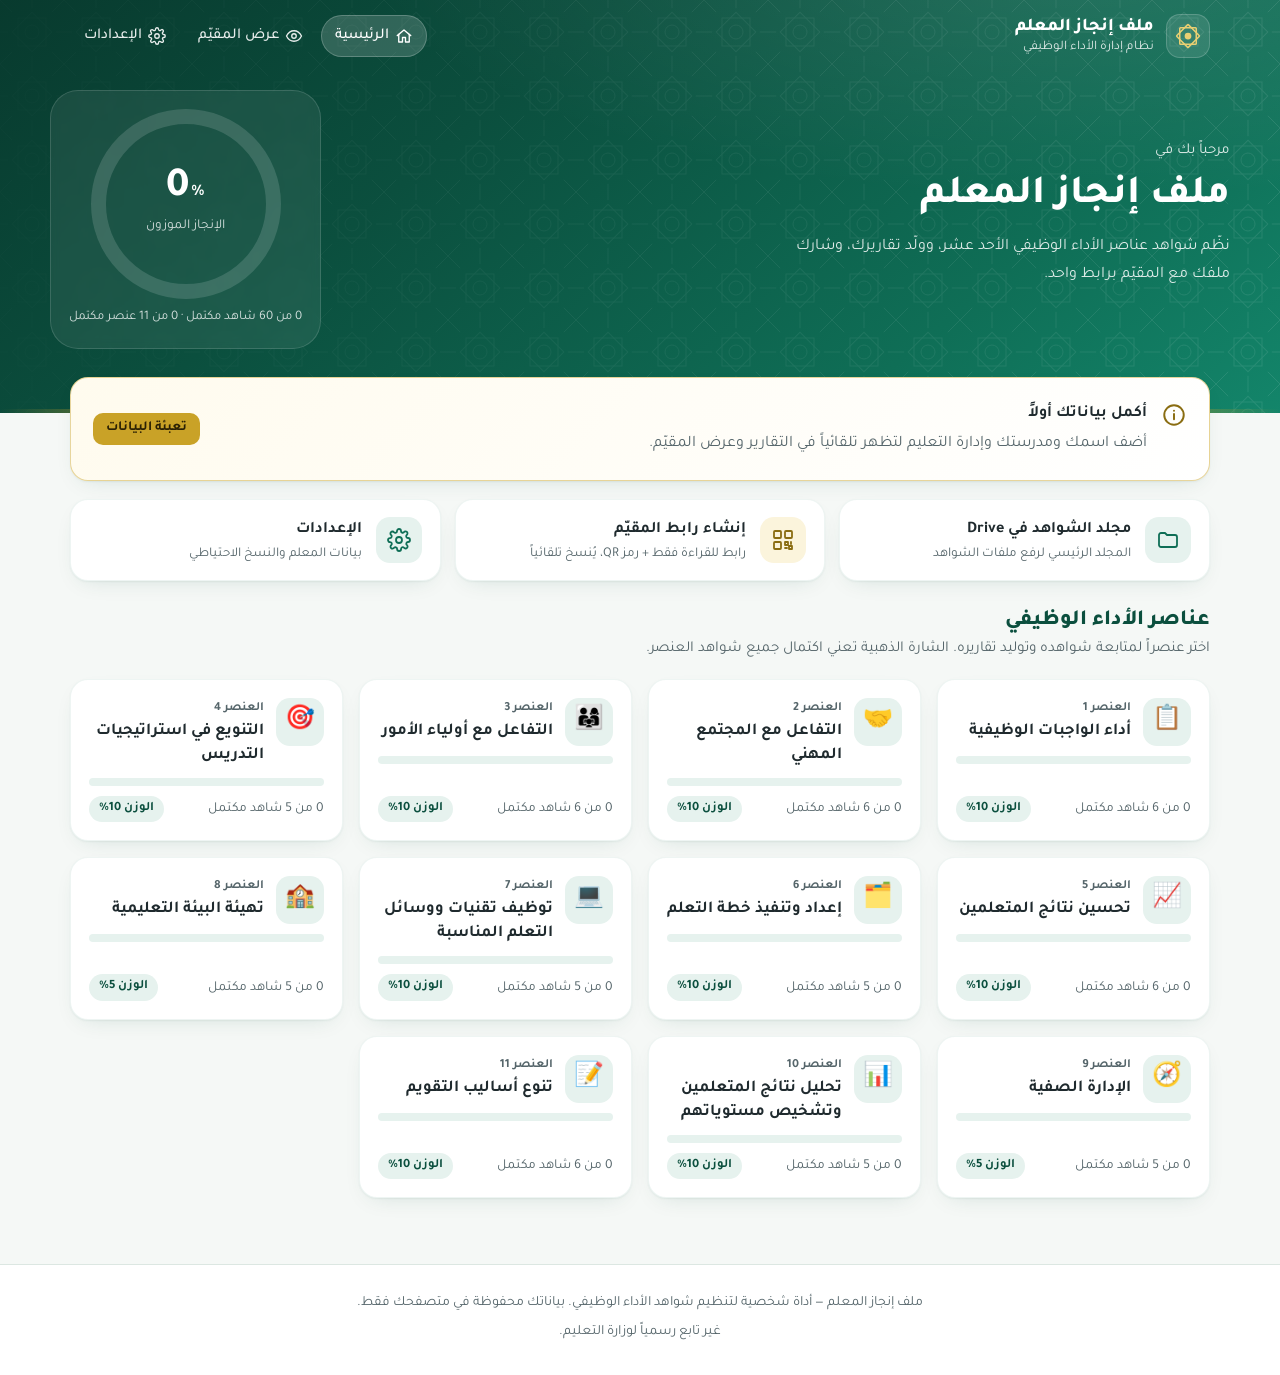
==== index.html @ 4506de3e "إطلاق موقع ملف إنجاز المعلم: 11 عنصراً، 25 تقريراً جاهزاً، عدّاد موزون، رابط المقيّم و QR Co-Authore" ====
<!DOCTYPE html>
<html lang="ar" dir="rtl">
<head>
<meta charset="utf-8">
<meta name="viewport" content="width=device-width, initial-scale=1, viewport-fit=cover">
<title>ملف إنجاز المعلم — لوحة الإنجاز</title>
<meta name="description" content="لوحة إنجاز المعلم: تابع شواهد عناصر الأداء الوظيفي الأحد عشر ونسبة الإنجاز الموزونة.">
<meta name="theme-color" content="#0B4F3E">
<link rel="icon" href="data:image/svg+xml,%3Csvg xmlns=%27http://www.w3.org/2000/svg%27 viewBox=%270 0 40 40%27%3E%3Crect width=%2740%27 height=%2740%27 rx=%278%27 fill=%27%230F6E56%27/%3E%3Ccircle cx=%2720%27 cy=%2720%27 r=%278%27 fill=%27%23C9A227%27/%3E%3C/svg%3E">
<link rel="preconnect" href="https://fonts.googleapis.com">
<link rel="preconnect" href="https://fonts.gstatic.com" crossorigin>
<link rel="stylesheet" href="https://fonts.googleapis.com/css2?family=Tajawal:wght@400;500;700;800&display=swap">
<link rel="stylesheet" href="assets/css/style.css">
</head>
<body class="page-index">
<a class="sr-only" href="#main">تخطَّ إلى المحتوى</a>
<header id="site-header" class="site-header"></header>
<main id="main" tabindex="-1"><noscript><div class="container section"><div class="card">يتطلب هذا الموقع تفعيل JavaScript في المتصفح.</div></div></noscript></main>
<footer id="site-footer"></footer>
<script src="data/elements.js"></script>
<script src="data/reports.js"></script>
<script src="assets/js/store.js"></script>
<script src="assets/js/app.js"></script>
<script src="assets/js/index.js"></script>
</body>
</html>
---- assets/css/style.css ----
/* ===== ملف إنجاز المعلم — الأنماط ===== */
:root {
  --primary: #0F6E56;
  --primary-2: #13856A;
  --dark: #0B4F3E;
  --darker: #083A2E;
  --light: #E6F2EE;
  --light-2: #F2F8F5;
  --gold: #C9A227;
  --gold-dark: #8A6D12;
  --gold-light: #FBF4DC;
  --ink: #1F2A2E;
  --muted: #56666B;
  --line: #DCE7E2;
  --bg: #F5F8F6;
  --card: #FFFFFF;
  --danger: #A8322B;
  --danger-bg: #FBEDEC;
  --radius: 18px;
  --radius-sm: 12px;
  --shadow: 0 1px 2px rgba(11, 79, 62, .06), 0 8px 24px -12px rgba(11, 79, 62, .18);
  --shadow-hover: 0 2px 4px rgba(11, 79, 62, .08), 0 18px 36px -16px rgba(11, 79, 62, .30);
  --font: "Tajawal", system-ui, -apple-system, "Segoe UI", Tahoma, Arial, sans-serif;
  --pattern: url("data:image/svg+xml,%3Csvg xmlns='http://www.w3.org/2000/svg' width='64' height='64' viewBox='0 0 64 64'%3E%3Cg fill='none' stroke='%23ffffff' stroke-width='1'%3E%3Crect x='18' y='18' width='28' height='28'/%3E%3Crect x='18' y='18' width='28' height='28' transform='rotate(45 32 32)'/%3E%3Ccircle cx='32' cy='32' r='7'/%3E%3Cpath d='M0 0l12.2 12.2M64 0L51.8 12.2M0 64l12.2-12.2M64 64L51.8 51.8M32 0v8.2M32 64v-8.2M0 32h8.2M64 32h-8.2'/%3E%3C/g%3E%3C/svg%3E");
}

*, *::before, *::after { box-sizing: border-box; }
html { -webkit-text-size-adjust: 100%; scroll-behavior: smooth; }
body {
  margin: 0;
  font-family: var(--font);
  font-size: 16px;
  line-height: 1.75;
  color: var(--ink);
  background: var(--bg);
  min-height: 100vh;
  display: flex;
  flex-direction: column;
}
main { flex: 1; }
a { color: var(--primary); text-decoration-thickness: 1px; text-underline-offset: 3px; }
a:hover { color: var(--dark); }
h1, h2, h3, h4 { line-height: 1.35; margin: 0 0 .5em; font-weight: 800; }
p { margin: 0 0 .75em; }
img { max-width: 100%; }
:focus-visible { outline: 3px solid var(--gold); outline-offset: 2px; border-radius: 6px; }

.container { width: 100%; max-width: 1180px; margin-inline: auto; padding-inline: 20px; }
.muted { color: var(--muted); }
.sr-only { position: absolute !important; width: 1px; height: 1px; overflow: hidden; clip: rect(0 0 0 0); white-space: nowrap; }
.ic { width: 20px; height: 20px; fill: none; stroke: currentColor; stroke-width: 1.8; stroke-linecap: round; stroke-linejoin: round; flex-shrink: 0; }
.print-only { display: none; }
.sr-only:focus { position: fixed !important; top: 8px; right: 8px; width: auto; height: auto; clip: auto; padding: 8px 14px; background: #fff; color: var(--dark); z-index: 200; border-radius: 8px; }
.muted-light { color: rgba(255, 255, 255, .85); margin-top: 10px; max-width: 52ch; }

/* ===== الترويسة ===== */
.site-header {
  position: relative;
  color: #fff;
  background:
    radial-gradient(1200px 400px at 85% -10%, rgba(255, 255, 255, .10), transparent 60%),
    linear-gradient(140deg, var(--darker) 0%, var(--dark) 35%, var(--primary) 75%, var(--primary-2) 100%);
  overflow: hidden;
  isolation: isolate;
}
.site-header::before {
  content: "";
  position: absolute;
  inset: 0;
  background-image: var(--pattern);
  background-size: 64px 64px;
  opacity: .09;
  z-index: -1;
  -webkit-mask-image: linear-gradient(to left, #000 0%, rgba(0, 0, 0, .55) 55%, rgba(0, 0, 0, .15) 100%);
  mask-image: linear-gradient(to left, #000 0%, rgba(0, 0, 0, .55) 55%, rgba(0, 0, 0, .15) 100%);
}
.site-header::after {
  content: "";
  position: absolute;
  inset-inline: 0;
  bottom: 0;
  height: 4px;
  background: linear-gradient(90deg, transparent, var(--gold) 20%, #E9CF72 50%, var(--gold) 80%, transparent);
}
.header-row { display: flex; align-items: center; justify-content: space-between; gap: 16px; padding-block: 14px; }
.brand { display: flex; align-items: center; gap: 12px; color: #fff; text-decoration: none; }
.brand:hover { color: #fff; }
.brand-mark {
  width: 44px; height: 44px; display: grid; place-items: center;
  border-radius: 14px; background: rgba(255, 255, 255, .1); color: #E9CF72;
  box-shadow: inset 0 0 0 1px rgba(255, 255, 255, .18);
}
.brand-mark svg { width: 30px; height: 30px; }
.brand-text { display: flex; flex-direction: column; line-height: 1.3; }
.brand-text strong { font-size: 1.12rem; font-weight: 800; }
.brand-text small { font-size: .82rem; opacity: .85; }
.top-nav { display: flex; gap: 4px; }
.top-link {
  display: inline-flex; align-items: center; gap: 6px;
  padding: 8px 14px; border-radius: 999px;
  color: rgba(255, 255, 255, .9); text-decoration: none; font-weight: 500; font-size: .95rem;
  transition: background .2s;
}
.top-link:hover { background: rgba(255, 255, 255, .12); color: #fff; }
.top-link.is-active { background: rgba(255, 255, 255, .16); color: #fff; box-shadow: inset 0 0 0 1px rgba(255, 255, 255, .22); }
.top-link .ic { width: 18px; height: 18px; }

.page-hero { padding: 18px 0 40px; }
.page-hero h1 { font-size: clamp(1.5rem, 1.1rem + 1.6vw, 2.2rem); margin: 0; }
.page-hero p { margin: 6px 0 0; opacity: .9; max-width: 62ch; }
.crumbs { font-size: .88rem; opacity: .85; margin-bottom: 6px; display: flex; gap: 6px; align-items: center; flex-wrap: wrap; }
.crumbs a { color: #fff; }

/* ===== لوحة الإنجاز (الرئيسية) ===== */
.hero-dash {
  display: grid;
  grid-template-columns: 1.25fr auto;
  gap: 28px;
  align-items: center;
  padding: 18px 0 64px;
}
.teacher-card h1 { font-size: clamp(1.6rem, 1.1rem + 2vw, 2.5rem); margin: 0 0 4px; }
.teacher-card .hello { font-size: .95rem; opacity: .85; margin-bottom: 4px; }
.teacher-meta { display: flex; flex-wrap: wrap; gap: 8px; margin: 14px 0 0; padding: 0; list-style: none; }
.teacher-meta li {
  display: inline-flex; gap: 6px; align-items: center;
  background: rgba(255, 255, 255, .1); border: 1px solid rgba(255, 255, 255, .18);
  padding: 4px 12px; border-radius: 999px; font-size: .9rem;
}
.teacher-meta li b { font-weight: 500; opacity: .75; }
.hero-ring-wrap {
  display: flex; flex-direction: column; align-items: center; gap: 8px;
  padding: 18px; border-radius: 28px;
  background: rgba(255, 255, 255, .07); border: 1px solid rgba(255, 255, 255, .14);
  backdrop-filter: blur(4px);
}
.hero-ring-wrap .ring-track { stroke: rgba(255, 255, 255, .14); }
.hero-ring-wrap .ring-num, .hero-ring-wrap .ring-pct { color: #fff; }
.hero-ring-wrap .ring-caption { color: rgba(255, 255, 255, .8); }
.hero-ring-wrap .hint { font-size: .82rem; opacity: .8; text-align: center; }

.overlap { margin-top: -36px; position: relative; z-index: 2; }

/* ===== العداد الدائري ===== */
.ring { position: relative; display: inline-block; flex-shrink: 0; }
.ring svg { width: 100%; height: 100%; display: block; }
.ring-track { stroke: var(--light); }
.ring-bar { transition: stroke-dashoffset 1.2s cubic-bezier(.22, .8, .25, 1); }
.ring-center { position: absolute; inset: 0; display: flex; flex-direction: column; align-items: center; justify-content: center; text-align: center; }
.ring-value { display: flex; align-items: baseline; gap: 2px; direction: ltr; }
.ring-num { font-size: 2.6em; font-weight: 800; color: var(--dark); line-height: 1; font-variant-numeric: tabular-nums; }
.ring-pct { font-size: 1.1em; font-weight: 700; color: var(--primary); }
.ring-caption { font-size: .85rem; color: var(--muted); margin-top: 4px; }
.ring.sm .ring-num { font-size: 1.35em; }
.ring.sm .ring-pct { font-size: .8em; }

/* ===== البطاقات ===== */
.card {
  background: var(--card);
  border-radius: var(--radius);
  box-shadow: var(--shadow);
  border: 1px solid rgba(15, 110, 86, .07);
  padding: 22px;
}
.card + .card { margin-top: 18px; }
.card-title { display: flex; align-items: center; gap: 10px; font-size: 1.15rem; margin-bottom: 14px; color: var(--dark); }
.card-title .ic { color: var(--primary); width: 22px; height: 22px; }
.card-title .count { margin-inline-start: auto; font-size: .85rem; font-weight: 500; color: var(--muted); }

.section { padding-block: 26px; }
.section-head { display: flex; align-items: end; justify-content: space-between; gap: 12px; margin-bottom: 16px; flex-wrap: wrap; }
.section-head h2 { font-size: 1.35rem; margin: 0; color: var(--dark); }
.section-head p { margin: 0; color: var(--muted); font-size: .95rem; }

/* أزرار سريعة */
.quick-actions { display: grid; grid-template-columns: repeat(3, 1fr); gap: 14px; }
.qa {
  display: flex; align-items: center; gap: 14px;
  padding: 16px 18px; border-radius: var(--radius);
  background: var(--card); box-shadow: var(--shadow); border: 1px solid rgba(15, 110, 86, .07);
  color: var(--ink); text-decoration: none; cursor: pointer; font: inherit; text-align: start;
  transition: transform .2s, box-shadow .2s;
}
.qa:hover { transform: translateY(-2px); box-shadow: var(--shadow-hover); color: var(--ink); }
.qa-icon { width: 46px; height: 46px; border-radius: 14px; display: grid; place-items: center; background: var(--light); color: var(--primary); flex-shrink: 0; }
.qa-icon .ic { width: 24px; height: 24px; }
.qa.gold .qa-icon { background: var(--gold-light); color: var(--gold-dark); }
.qa strong { display: block; font-size: 1rem; }
.qa small { display: block; color: var(--muted); font-size: .84rem; line-height: 1.5; }

/* شبكة العناصر */
.el-grid { display: grid; grid-template-columns: repeat(auto-fill, minmax(260px, 1fr)); gap: 16px; }
.el-card {
  position: relative; display: flex; flex-direction: column; gap: 10px;
  padding: 18px; border-radius: var(--radius);
  background: var(--card); box-shadow: var(--shadow); border: 1px solid rgba(15, 110, 86, .07);
  color: var(--ink); text-decoration: none; overflow: hidden;
  transition: transform .2s, box-shadow .2s, border-color .2s;
}
.el-card::before {
  content: ""; position: absolute; inset-inline-start: 0; top: 0; bottom: 0; width: 4px;
  background: linear-gradient(var(--primary), var(--dark)); opacity: .0; transition: opacity .2s;
}
.el-card:hover { transform: translateY(-3px); box-shadow: var(--shadow-hover); color: var(--ink); }
.el-card:hover::before { opacity: 1; }
.el-card.is-complete { border-color: rgba(201, 162, 39, .55); background: linear-gradient(180deg, #FFFDF5, #fff 55%); }
.el-card.is-complete::before { background: linear-gradient(var(--gold), var(--gold-dark)); opacity: 1; }
.el-top { display: flex; align-items: flex-start; gap: 12px; }
.el-emoji { width: 48px; height: 48px; border-radius: 14px; display: grid; place-items: center; font-size: 1.5rem; background: var(--light); flex-shrink: 0; }
.el-card.is-complete .el-emoji { background: var(--gold-light); }
.el-num { font-size: .78rem; color: var(--muted); font-weight: 700; }
.el-title { font-size: 1.04rem; font-weight: 700; line-height: 1.45; margin: 0; }
.el-foot { display: flex; align-items: center; justify-content: space-between; gap: 8px; font-size: .86rem; color: var(--muted); margin-top: auto; }
.weight-chip { display: inline-flex; align-items: center; padding: 2px 10px; border-radius: 999px; background: var(--light); color: var(--dark); font-weight: 700; font-size: .8rem; white-space: nowrap; }

.bar { height: 8px; border-radius: 999px; background: var(--light); overflow: hidden; }
.bar-fill { display: block; height: 100%; border-radius: inherit; background: linear-gradient(90deg, var(--primary-2), var(--dark)); transition: width 1s cubic-bezier(.22, .8, .25, 1); }
.bar-fill.is-gold { background: linear-gradient(90deg, #E2C15A, var(--gold-dark)); }

.badge-gold {
  display: inline-flex; align-items: center; gap: 4px;
  padding: 3px 10px 3px 12px; border-radius: 999px;
  background: linear-gradient(135deg, #F3DD86, var(--gold) 55%, #A9871B);
  color: #3A2D03; font-weight: 800; font-size: .76rem;
  box-shadow: 0 2px 8px -2px rgba(169, 135, 27, .55), inset 0 1px 0 rgba(255, 255, 255, .5);
  white-space: nowrap;
}
.badge-gold .ic { width: 14px; height: 14px; fill: currentColor; stroke: none; }
.el-card .badge-gold { position: absolute; top: 14px; inset-inline-end: 14px; }

/* تنبيه */
.notice { display: flex; gap: 14px; align-items: flex-start; }
.notice > .ic { width: 26px; height: 26px; margin-top: 2px; }
.notice strong { display: block; margin-bottom: 2px; }
.notice p { margin: 0; color: var(--muted); }
.notice-warn { background: linear-gradient(135deg, #FFFBEE, #fff); border-color: rgba(201, 162, 39, .45); }
.notice-warn > .ic { color: var(--gold-dark); }
.notice .btn { margin-inline-start: auto; align-self: center; }

/* ===== الأزرار والنماذج ===== */
.btn {
  display: inline-flex; align-items: center; justify-content: center; gap: 8px;
  padding: 10px 18px; border-radius: 12px; border: 1px solid transparent;
  font: inherit; font-weight: 700; font-size: .95rem; line-height: 1.3;
  cursor: pointer; text-decoration: none; white-space: nowrap;
  background: var(--primary); color: #fff;
  transition: background .2s, transform .1s, box-shadow .2s;
}
.btn:hover { background: var(--dark); color: #fff; }
.btn:active { transform: translateY(1px); }
.btn .ic { width: 18px; height: 18px; }
.btn-outline { background: #fff; color: var(--primary); border-color: rgba(15, 110, 86, .35); }
.btn-outline:hover { background: var(--light); color: var(--dark); }
.btn-ghost { background: transparent; color: var(--primary); }
.btn-ghost:hover { background: var(--light); color: var(--dark); }
.btn-gold { background: var(--gold); color: #2B2104; }
.btn-gold:hover { background: #B8931F; color: #1E1702; }
.btn-danger { background: var(--danger); }
.btn-danger:hover { background: #8A2620; }
.btn-sm { padding: 6px 12px; font-size: .86rem; border-radius: 10px; }
@media (pointer: coarse) { .btn-sm { min-height: 40px; } }
.btn[disabled], .btn.is-disabled { opacity: .45; pointer-events: none; }
.btn-row { display: flex; flex-wrap: wrap; gap: 10px; }

.field { display: flex; flex-direction: column; gap: 6px; margin-bottom: 14px; }
.field label { font-weight: 700; font-size: .92rem; color: var(--dark); }
.field .help { font-size: .82rem; color: var(--muted); }
.input, .field input, .field select, .field textarea {
  width: 100%; font: inherit; font-size: .98rem; color: var(--ink);
  padding: 10px 14px; border-radius: 12px; border: 1px solid var(--line); background: #fff;
  transition: border-color .2s, box-shadow .2s;
}
.field textarea { min-height: 110px; resize: vertical; line-height: 1.7; }
.input:focus, .field input:focus, .field select:focus, .field textarea:focus {
  outline: none; border-color: var(--primary); box-shadow: 0 0 0 4px rgba(15, 110, 86, .14);
}
.input.is-invalid { border-color: var(--danger); box-shadow: 0 0 0 3px rgba(168, 50, 43, .12); }
.grid-2 { display: grid; grid-template-columns: 1fr 1fr; gap: 0 16px; }

/* ===== صفحة العنصر ===== */
.el-hero { display: flex; align-items: center; gap: 22px; padding: 18px 0 56px; }
.el-hero .el-emoji { width: 72px; height: 72px; font-size: 2.2rem; border-radius: 20px; background: rgba(255, 255, 255, .12); box-shadow: inset 0 0 0 1px rgba(255, 255, 255, .2); }
.el-hero h1 { font-size: clamp(1.4rem, 1.05rem + 1.6vw, 2.1rem); margin: 0; }
.el-hero .meta { display: flex; gap: 8px; flex-wrap: wrap; align-items: center; margin-top: 8px; }
.el-hero .weight-chip { background: rgba(255, 255, 255, .14); color: #fff; }
.el-hero .ring-wrap { margin-inline-start: auto; background: rgba(255, 255, 255, .08); border-radius: 50%; padding: 6px; }
.el-hero .ring-track { stroke: rgba(255, 255, 255, .15); }
.el-hero .ring-num, .el-hero .ring-pct { color: #fff; }

.layout-2 { display: grid; grid-template-columns: minmax(0, 1fr) 320px; gap: 20px; align-items: start; }
.sidebar { display: flex; flex-direction: column; gap: 18px; position: sticky; top: 16px; }
.sidebar .card + .card { margin-top: 0; }

.summary-text { font-size: 1.05rem; }
.examples { list-style: none; padding: 0; margin: 0; display: grid; gap: 8px; }
.examples li { display: flex; gap: 10px; align-items: flex-start; padding: 10px 12px; border-radius: 12px; background: var(--light-2); }
.examples li .ic { color: var(--primary); margin-top: 4px; width: 18px; height: 18px; }

.checklist { list-style: none; padding: 0; margin: 0; display: grid; gap: 12px; }
.ev {
  border: 1px solid var(--line); border-radius: 14px; padding: 14px 16px; background: #fff;
  transition: border-color .2s, background .2s;
}
.ev.is-done { border-color: rgba(15, 110, 86, .4); background: linear-gradient(180deg, var(--light-2), #fff); }
.ev-head { display: flex; gap: 12px; align-items: flex-start; cursor: pointer; }
.ev-check { position: relative; width: 26px; height: 26px; flex-shrink: 0; margin-top: 2px; }
.ev-check input { position: absolute; inset: 0; opacity: 0; margin: 0; cursor: pointer; }
.ev-box {
  width: 26px; height: 26px; border-radius: 8px; border: 2px solid #9FB8AF; display: grid; place-items: center;
  background: #fff; transition: background .2s, border-color .2s; pointer-events: none;
}
.ev-box .ic { width: 16px; height: 16px; stroke: #fff; stroke-width: 3; opacity: 0; transform: scale(.5); transition: all .2s; }
.ev-check input:checked + .ev-box { background: var(--primary); border-color: var(--primary); }
.ev-check input:checked + .ev-box .ic { opacity: 1; transform: none; }
.ev-check input:focus-visible + .ev-box { outline: 3px solid var(--gold); outline-offset: 2px; }
.ev-title { font-weight: 700; }
.ev.is-done .ev-title { color: var(--dark); }
.ev-hint { font-size: .88rem; color: var(--muted); margin: 2px 0 0; }
.ev-link { display: flex; gap: 8px; margin-top: 10px; padding-inline-start: 38px; }
.ev-link .input { padding: 8px 12px; font-size: .88rem; direction: ltr; text-align: left; }
.ev-err { font-size: .8rem; color: var(--danger); padding-inline-start: 38px; margin-top: 4px; }

.ideas { display: grid; gap: 10px; counter-reset: idea; list-style: none; padding: 0; margin: 0; }
.ideas li {
  counter-increment: idea; position: relative; padding: 12px 52px 12px 14px; border-radius: 14px;
  background: linear-gradient(135deg, var(--gold-light), #fff); border: 1px solid rgba(201, 162, 39, .3);
}
.ideas li::before {
  content: counter(idea); position: absolute; inset-inline-start: 12px; top: 12px;
  width: 28px; height: 28px; border-radius: 50%; display: grid; place-items: center;
  background: var(--gold); color: #2B2104; font-weight: 800; font-size: .85rem;
}

.report-list { list-style: none; padding: 0; margin: 0; display: grid; gap: 10px; }
.report-item {
  display: flex; gap: 12px; align-items: center; padding: 12px 14px; border-radius: 14px;
  border: 1px solid var(--line); text-decoration: none; color: var(--ink); background: #fff;
  transition: border-color .2s, background .2s;
}
.report-item:hover { border-color: var(--primary); background: var(--light-2); color: var(--ink); }
.report-item .qa-icon { width: 40px; height: 40px; border-radius: 12px; }
.report-item strong { display: block; font-size: .98rem; }
.report-item small { display: block; color: var(--muted); font-size: .84rem; }
.report-item .go { margin-inline-start: auto; color: var(--primary); }

.qr-box { text-align: center; }
.qr-box img { width: 180px; height: 180px; border-radius: 12px; border: 1px solid var(--line); padding: 8px; background: #fff; }
.qr-box p { font-size: .84rem; color: var(--muted); margin: 8px 0 0; }

.pager { display: flex; justify-content: space-between; gap: 12px; margin-top: 24px; }
.pager a {
  flex: 1; display: flex; align-items: center; gap: 10px; padding: 14px 16px; border-radius: var(--radius);
  background: #fff; box-shadow: var(--shadow); text-decoration: none; color: var(--ink);
}
.pager a:hover { box-shadow: var(--shadow-hover); color: var(--ink); }
.pager a.next { justify-content: flex-end; text-align: end; }
.pager small { display: block; color: var(--muted); font-size: .8rem; }
.pager strong { font-size: .95rem; }

/* ===== رابط المقيّم ===== */
.share-panel { display: none; gap: 20px; align-items: center; }
.share-panel.show { display: flex; }
.share-panel .qr-box img { width: 150px; height: 150px; }
.share-url { flex: 1; min-width: 0; }
.share-url .input { direction: ltr; text-align: left; font-size: .85rem; }

/* ===== مولّد التقارير ===== */
.report-layout { display: grid; grid-template-columns: 360px minmax(0, 1fr); gap: 22px; align-items: start; }
.report-form { position: sticky; top: 16px; max-height: calc(100vh - 32px); overflow: auto; }
.preview-wrap { background: #E4EAE7; border-radius: var(--radius); padding: 22px; overflow-x: auto; }
.preview-toolbar { display: flex; flex-wrap: wrap; gap: 10px; margin-bottom: 14px; }

.paper {
  width: 210mm; min-height: 297mm; margin-inline: auto; background: #fff; color: #111;
  padding: 16mm 18mm 18mm; box-shadow: 0 10px 40px -12px rgba(0, 0, 0, .3);
  font-size: 14.5px; line-height: 1.9; display: flex; flex-direction: column;
}
.paper-head { display: grid; grid-template-columns: 1fr auto 1fr; align-items: start; gap: 10px; padding-bottom: 10px; border-bottom: 2px solid var(--primary); }
.paper-head .gov { font-weight: 700; font-size: 13.5px; line-height: 1.8; color: #111; }
.paper-head .gov div { white-space: nowrap; }
.paper-head .center-mark { width: 54px; height: 54px; color: var(--primary); align-self: center; }
.paper-head .meta { text-align: left; font-size: 12.5px; line-height: 1.9; color: #333; }
.paper-head .meta div { direction: rtl; text-align: left; }
.paper-rule { height: 3px; margin-top: 3px; background: linear-gradient(90deg, transparent, var(--gold), transparent); }
.paper-title { text-align: center; margin: 22px 0 6px; font-size: 21px; font-weight: 800; color: var(--dark); }
.paper-sub { text-align: center; color: #444; font-size: 13px; margin-bottom: 14px; }
.paper-info { width: 100%; border-collapse: collapse; margin: 8px 0 16px; font-size: 13px; }
.paper-info th, .paper-info td { border: 1px solid #B9CCC4; padding: 5px 10px; text-align: start; }
.paper-info th { background: var(--light); color: var(--dark); width: 16%; font-weight: 700; white-space: nowrap; }
.paper-section { margin-bottom: 12px; break-inside: avoid; page-break-inside: avoid; }
.paper-section h3 {
  font-size: 15.5px; margin: 0 0 4px; color: var(--dark); display: flex; align-items: center; gap: 8px;
}
.paper-section h3::before { content: ""; width: 8px; height: 8px; background: var(--gold); transform: rotate(45deg); flex-shrink: 0; }
.paper-section p { margin: 0; white-space: pre-line; text-align: justify; }
.paper-section ul { margin: 0; padding-inline-start: 22px; }
.paper-section li { margin-bottom: 2px; }
.paper-signs { width: 100%; border-collapse: collapse; margin-top: auto; padding-top: 24px; break-inside: avoid; page-break-inside: avoid; }
.paper-signs-wrap { margin-top: auto; padding-top: 28px; }
.paper-signs td { border: 1px solid #B9CCC4; padding: 10px 12px; text-align: center; vertical-align: top; width: 50%; }
.paper-signs .role { font-weight: 700; }
.paper-signs .sig-line { margin-top: 30px; color: #555; font-size: 12.5px; }
.paper-foot { text-align: center; font-size: 11px; color: #777; margin-top: 12px; }
.placeholder { color: #9A7A10; background: #FFF8E1; border-radius: 3px; padding: 0 2px; }

/* ===== عرض المقيّم ===== */
.eval-summary { display: grid; grid-template-columns: auto 1fr; gap: 26px; align-items: center; }
.eval-teacher dl { display: grid; grid-template-columns: auto 1fr; gap: 6px 14px; margin: 0; }
.eval-teacher dt { color: var(--muted); font-size: .9rem; }
.eval-teacher dd { margin: 0; font-weight: 700; }
.eval-stats { display: flex; gap: 10px; flex-wrap: wrap; margin-top: 12px; }
.stat { padding: 8px 14px; border-radius: 12px; background: var(--light-2); font-size: .9rem; }
.stat b { color: var(--dark); font-size: 1.1rem; }
.eval-el { padding: 0; overflow: hidden; }
.eval-el + .eval-el { margin-top: 14px; }
.eval-el summary {
  list-style: none; cursor: pointer; display: flex; align-items: center; gap: 14px; padding: 16px 18px;
}
.eval-el summary::-webkit-details-marker { display: none; }
.eval-el summary .el-emoji { width: 44px; height: 44px; font-size: 1.3rem; }
.eval-el summary .grow { flex: 1; min-width: 0; }
.eval-el summary .el-title { font-size: 1rem; }
.eval-el summary .bar { margin-top: 6px; }
.eval-el summary .chev { transition: transform .2s; color: var(--muted); }
.eval-el[open] summary .chev { transform: rotate(-90deg); }
.eval-el .body { padding: 0 18px 18px; border-top: 1px solid var(--line); }
.eval-el.is-target { box-shadow: 0 0 0 3px var(--gold), var(--shadow); }
.eval-ev { list-style: none; margin: 14px 0 0; padding: 0; display: grid; gap: 8px; }
.eval-ev li { display: flex; gap: 10px; align-items: center; padding: 8px 12px; border-radius: 10px; background: var(--light-2); }
.eval-ev li.no { background: #F7F7F7; color: var(--muted); }
.eval-ev li .ic { width: 18px; height: 18px; }
.eval-ev li.yes .ic.mark { color: var(--primary); }
.eval-ev li .name { flex: 1; min-width: 0; }
.eval-ev .url-print { display: none; }
.empty-state { text-align: center; padding: 40px 20px; }
.empty-state .ic { width: 48px; height: 48px; color: var(--primary); margin-bottom: 10px; }

/* ===== الإعدادات ===== */
.confirm-box {
  display: none; margin-top: 14px; padding: 14px 16px; border-radius: 14px;
  background: var(--danger-bg); border: 1px solid rgba(168, 50, 43, .3);
}
.confirm-box.show { display: block; }
.confirm-box p { color: #6E1F1A; font-weight: 500; }
.status-msg { font-size: .9rem; margin-top: 10px; min-height: 1.5em; }
.status-msg.ok { color: var(--primary); }
.status-msg.err { color: var(--danger); }
.file-input { display: none; }

/* ===== إشعار ===== */
.toast {
  position: fixed; inset-inline: 0; margin-inline: auto; bottom: 24px; width: max-content; max-width: calc(100% - 32px);
  padding: 12px 20px; border-radius: 14px; background: var(--darker); color: #fff; font-weight: 500;
  box-shadow: 0 12px 30px -10px rgba(0, 0, 0, .4); z-index: 100;
  opacity: 0; transform: translateY(16px); pointer-events: none; transition: all .25s;
}
.toast.show { opacity: 1; transform: none; }
.toast-err { background: var(--danger); }

/* ===== التذييل ===== */
.site-footer { margin-top: 40px; padding: 26px 0; background: #fff; border-top: 1px solid var(--line); font-size: .88rem; color: var(--muted); text-align: center; }
.site-footer p { margin: 0 0 4px; }

/* ===== شريط التنقل السفلي (الجوال) ===== */
.bottom-nav { display: none; }

/* ===== الاستجابة ===== */
@media (max-width: 980px) {
  .layout-2, .report-layout { grid-template-columns: 1fr; }
  .sidebar, .report-form { position: static; max-height: none; }
  .preview-wrap { padding: 12px; }
}
@media (max-width: 860px) {
  .paper { transform-origin: top right; }
}
@media (max-width: 760px) {
  .container { padding-inline: 16px; }
  .top-nav { display: none; }
  .hero-dash { grid-template-columns: 1fr; text-align: center; gap: 18px; padding-bottom: 56px; }
  .teacher-meta { justify-content: center; }
  .hero-ring-wrap { justify-self: center; }
  .quick-actions { grid-template-columns: 1fr; }
  .grid-2 { grid-template-columns: 1fr; }
  .el-hero { flex-wrap: wrap; gap: 14px; }
  .el-hero .ring-wrap { margin-inline-start: 0; }
  .share-panel.show { flex-direction: column; align-items: stretch; }
  .eval-summary { grid-template-columns: 1fr; justify-items: center; text-align: center; }
  .eval-teacher dl { text-align: start; }
  .notice { flex-wrap: wrap; }
  .pager a strong { font-size: .88rem; }

  body.has-bottom-nav { padding-bottom: calc(68px + env(safe-area-inset-bottom)); }
  .bottom-nav {
    display: grid; grid-template-columns: repeat(4, 1fr);
    position: fixed; inset-inline: 0; bottom: 0; z-index: 50;
    background: rgba(255, 255, 255, .96); backdrop-filter: blur(10px);
    border-top: 1px solid var(--line); box-shadow: 0 -6px 20px -12px rgba(11, 79, 62, .35);
    padding-bottom: env(safe-area-inset-bottom);
  }
  .bn-link {
    display: flex; flex-direction: column; align-items: center; justify-content: center; gap: 2px;
    padding: 8px 4px 10px; color: var(--muted); text-decoration: none; font-size: .74rem; font-weight: 500; position: relative;
  }
  .bn-link .ic { width: 22px; height: 22px; }
  .bn-link.is-active { color: var(--primary); font-weight: 700; }
  .bn-link.is-active::before {
    content: ""; position: absolute; top: 0; width: 28px; height: 3px; border-radius: 0 0 3px 3px; background: var(--gold);
  }
  .toast { bottom: calc(80px + env(safe-area-inset-bottom)); }
}

@media (prefers-reduced-motion: reduce) {
  *, *::before, *::after { transition: none !important; animation: none !important; scroll-behavior: auto !important; }
}

/* ===== الطباعة ===== */
@page { size: A4; margin: 0; }
@media print {
  html, body { background: #fff !important; }
  body { display: block; padding: 0 !important; font-size: 12pt; }
  .no-print, .site-header, .site-footer, .bottom-nav, .toast { display: none !important; }
  .print-only { display: block !important; }
  a { color: inherit; text-decoration: none; }
  .card { box-shadow: none; border: 1px solid #ccc; }
  * { -webkit-print-color-adjust: exact; print-color-adjust: exact; }

  /* التقرير */
  body.page-report main > .container { padding: 0; max-width: none; }
  body.page-report .report-layout { display: block; }
  body.page-report .report-form, body.page-report .preview-toolbar { display: none !important; }
  body.page-report .preview-wrap { background: none; padding: 0; border-radius: 0; overflow: visible; }
  body.page-report .paper {
    width: 210mm; min-height: 297mm; margin: 0; box-shadow: none; transform: none !important;
    padding: 14mm 16mm 14mm;
  }
  body.page-report .placeholder { background: none; color: #111; }

  /* ملخص المقيّم */
  body.page-evaluator { padding: 12mm 14mm !important; }
  body.page-evaluator .overlap { margin-top: 0; }
  body.page-evaluator .container { max-width: none; padding: 0; }
  body.page-evaluator .eval-el { break-inside: avoid; page-break-inside: avoid; border: 1px solid #ccc; }
  body.page-evaluator .eval-el.is-target { box-shadow: none; }
  body.page-evaluator .eval-el + .eval-el { margin-top: 6px; }
  body.page-evaluator .eval-el summary { padding: 8px 12px; }
  body.page-evaluator .eval-el .body { display: block !important; padding: 0 12px 8px; }
  body.page-evaluator .eval-ev li { padding: 2px 8px; background: none; }
  body.page-evaluator .eval-ev li.no { display: none; }
  body.page-evaluator .eval-ev .url-print { display: block; direction: ltr; text-align: left; font-size: 8.5pt; color: #444; word-break: break-all; }
  body.page-evaluator .eval-ev .btn { display: none; }
  body.page-evaluator .chev { display: none; }
  body.page-evaluator .ring-bar { transition: none; }
  body.page-evaluator .section { padding-block: 8px; }
}
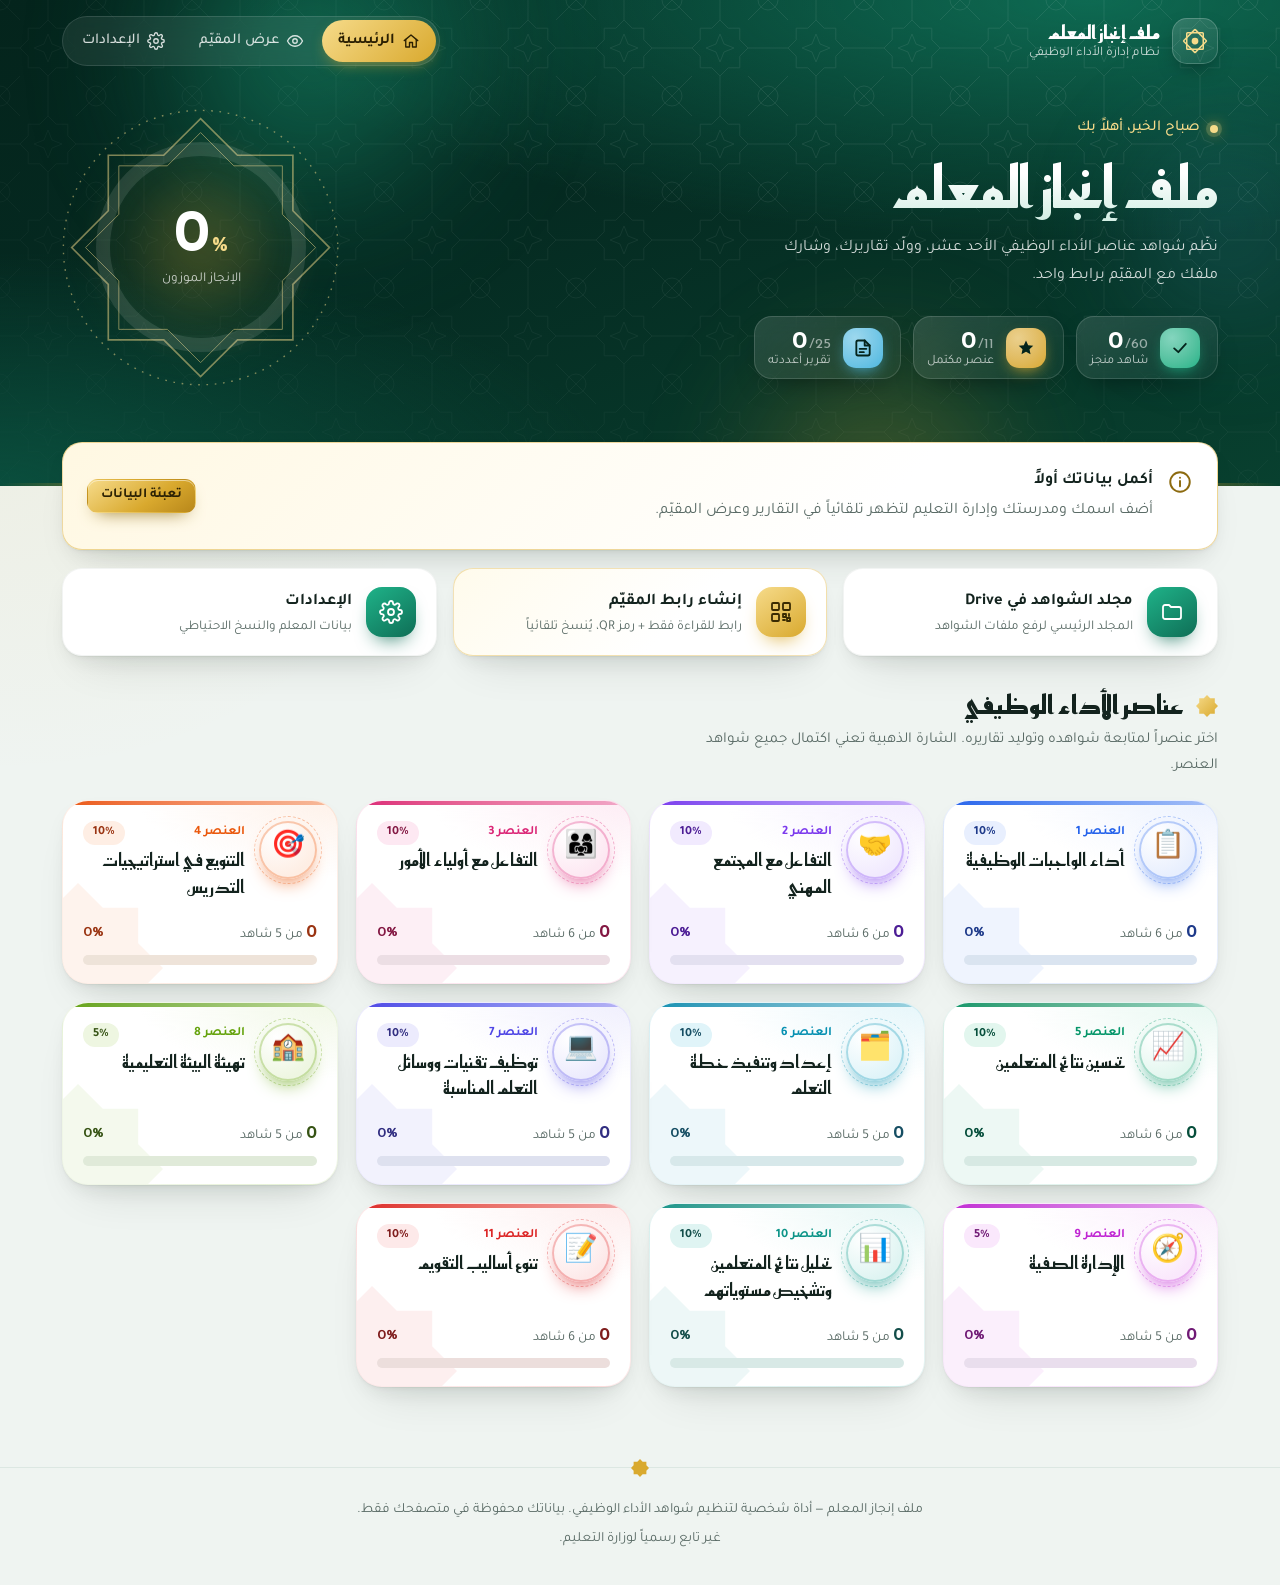
==== commit f23ba9e6: "إعادة تصميم كاملة: هوية زمردية وذهبية، لون لكل عنصر، حركات واحتفال، ورفع شعار للتقارير Co-Authored-B" ====
--- a/index.html
+++ b/index.html
@@ -5,11 +5,11 @@
 <meta name="viewport" content="width=device-width, initial-scale=1, viewport-fit=cover">
 <title>ملف إنجاز المعلم — لوحة الإنجاز</title>
 <meta name="description" content="لوحة إنجاز المعلم: تابع شواهد عناصر الأداء الوظيفي الأحد عشر ونسبة الإنجاز الموزونة.">
-<meta name="theme-color" content="#0B4F3E">
+<meta name="theme-color" content="#052A21">
 <link rel="icon" href="data:image/svg+xml,%3Csvg xmlns=%27http://www.w3.org/2000/svg%27 viewBox=%270 0 40 40%27%3E%3Crect width=%2740%27 height=%2740%27 rx=%278%27 fill=%27%230F6E56%27/%3E%3Ccircle cx=%2720%27 cy=%2720%27 r=%278%27 fill=%27%23C9A227%27/%3E%3C/svg%3E">
 <link rel="preconnect" href="https://fonts.googleapis.com">
 <link rel="preconnect" href="https://fonts.gstatic.com" crossorigin>
-<link rel="stylesheet" href="https://fonts.googleapis.com/css2?family=Tajawal:wght@400;500;700;800&display=swap">
+<link rel="stylesheet" href="https://fonts.googleapis.com/css2?family=Reem+Kufi:wght@500;600;700&family=Tajawal:wght@400;500;700;800&display=swap">
 <link rel="stylesheet" href="assets/css/style.css">
 </head>
 <body class="page-index">
--- a/assets/css/style.css
+++ b/assets/css/style.css
@@ -1,30 +1,53 @@
-/* ===== ملف إنجاز المعلم — الأنماط ===== */
+/* ===== ملف إنجاز المعلم — الأنماط =====
+ * الهوية: ليل زمردي عميق + ذهب + نجمة ثمانية (خاتم) كعنصر هندسي متكرر.
+ * العناوين والأرقام بخط Reem Kufi (كوفي هندسي)، والنص بخط Tajawal.
+ * كل عنصر من الأحد عشر له لون مميز يُمرَّر عبر --ac / --ac-deep / --ac-soft.
+ */
 :root {
+  --night: #052A21;
+  --darker: #073A2D;
+  --dark: #0B4F3E;
   --primary: #0F6E56;
-  --primary-2: #13856A;
-  --dark: #0B4F3E;
-  --darker: #083A2E;
-  --light: #E6F2EE;
-  --light-2: #F2F8F5;
-  --gold: #C9A227;
-  --gold-dark: #8A6D12;
-  --gold-light: #FBF4DC;
-  --ink: #1F2A2E;
-  --muted: #56666B;
+  --primary-2: #16936F;
+  --jade: #1FB389;
+  --light: #E4F1EB;
+  --light-2: #F1F7F4;
+  --gold: #D9A92E;
+  --gold-hi: #F6DB8A;
+  --gold-dark: #8C6A0F;
+  --gold-light: #FCF4D9;
+  --ink: #13231E;
+  --muted: #5A6B66;
   --line: #DCE7E2;
-  --bg: #F5F8F6;
+  --bg: #EFF4F1;
   --card: #FFFFFF;
-  --danger: #A8322B;
-  --danger-bg: #FBEDEC;
-  --radius: 18px;
-  --radius-sm: 12px;
-  --shadow: 0 1px 2px rgba(11, 79, 62, .06), 0 8px 24px -12px rgba(11, 79, 62, .18);
-  --shadow-hover: 0 2px 4px rgba(11, 79, 62, .08), 0 18px 36px -16px rgba(11, 79, 62, .30);
+  --danger: #B3362E;
+  --danger-bg: #FCEDEB;
+  --radius-lg: 26px;
+  --radius: 20px;
+  --radius-sm: 14px;
+  --ac: var(--primary);
+  --ac-deep: var(--dark);
+  --ac-soft: var(--light);
+  --shadow:
+    0 1px 1px rgba(5, 42, 33, .04),
+    0 2px 4px rgba(5, 42, 33, .04),
+    0 10px 24px -8px rgba(5, 42, 33, .10),
+    0 24px 48px -24px rgba(5, 42, 33, .16);
+  --shadow-hover:
+    0 1px 2px rgba(5, 42, 33, .05),
+    0 6px 12px -2px rgba(5, 42, 33, .07),
+    0 22px 40px -12px rgba(5, 42, 33, .20),
+    0 40px 70px -30px rgba(5, 42, 33, .25);
   --font: "Tajawal", system-ui, -apple-system, "Segoe UI", Tahoma, Arial, sans-serif;
-  --pattern: url("data:image/svg+xml,%3Csvg xmlns='http://www.w3.org/2000/svg' width='64' height='64' viewBox='0 0 64 64'%3E%3Cg fill='none' stroke='%23ffffff' stroke-width='1'%3E%3Crect x='18' y='18' width='28' height='28'/%3E%3Crect x='18' y='18' width='28' height='28' transform='rotate(45 32 32)'/%3E%3Ccircle cx='32' cy='32' r='7'/%3E%3Cpath d='M0 0l12.2 12.2M64 0L51.8 12.2M0 64l12.2-12.2M64 64L51.8 51.8M32 0v8.2M32 64v-8.2M0 32h8.2M64 32h-8.2'/%3E%3C/g%3E%3C/svg%3E");
+  --display: "Reem Kufi", "Tajawal", system-ui, sans-serif;
+  --ease-out: cubic-bezier(.2, .8, .2, 1);
+  --star: url("data:image/svg+xml,%3Csvg xmlns='http://www.w3.org/2000/svg' viewBox='0 0 100 100'%3E%3Cpath fill='%23000' d='M50 0l14.6 14.6H85.4v20.8L100 50 85.4 64.6v20.8H64.6L50 100 35.4 85.4H14.6V64.6L0 50l14.6-14.6V14.6h20.8z'/%3E%3C/svg%3E");
+  --pattern: url("data:image/svg+xml,%3Csvg xmlns='http://www.w3.org/2000/svg' width='96' height='96' viewBox='0 0 96 96'%3E%3Cg fill='none' stroke='%23ffffff' stroke-width='1'%3E%3Cpath d='M48 20l8.2 8.2h11.6v11.6L76 48l-8.2 8.2v11.6H56.2L48 76l-8.2-8.2H28.2V56.2L20 48l8.2-8.2V28.2h11.6z'/%3E%3Cpath d='M48 34l4 10 10 4-10 4-4 10-4-10-10-4 10-4z'/%3E%3Cpath d='M0 0l20 20M96 0L76 20M0 96l20-20M96 96L76 76M48 0v20M48 96V76M0 48h20M96 48H76'/%3E%3Ccircle cx='0' cy='0' r='10'/%3E%3Ccircle cx='96' cy='0' r='10'/%3E%3Ccircle cx='0' cy='96' r='10'/%3E%3Ccircle cx='96' cy='96' r='10'/%3E%3C/g%3E%3C/svg%3E");
 }
 
 *, *::before, *::after { box-sizing: border-box; }
+[hidden] { display: none !important; }
 html { -webkit-text-size-adjust: 100%; scroll-behavior: smooth; }
 body {
   margin: 0;
@@ -32,7 +55,10 @@
   font-size: 16px;
   line-height: 1.75;
   color: var(--ink);
-  background: var(--bg);
+  background:
+    radial-gradient(900px 500px at 100% 0, rgba(31, 179, 137, .07), transparent 60%),
+    radial-gradient(700px 500px at 0 30%, rgba(217, 169, 46, .06), transparent 60%),
+    var(--bg);
   min-height: 100vh;
   display: flex;
   flex-direction: column;
@@ -40,357 +66,564 @@
 main { flex: 1; }
 a { color: var(--primary); text-decoration-thickness: 1px; text-underline-offset: 3px; }
 a:hover { color: var(--dark); }
-h1, h2, h3, h4 { line-height: 1.35; margin: 0 0 .5em; font-weight: 800; }
+h1, h2, h3, h4 { line-height: 1.35; margin: 0 0 .5em; font-weight: 700; }
+h1, h2 { font-family: var(--display); letter-spacing: 0; }
 p { margin: 0 0 .75em; }
 img { max-width: 100%; }
-:focus-visible { outline: 3px solid var(--gold); outline-offset: 2px; border-radius: 6px; }
-
-.container { width: 100%; max-width: 1180px; margin-inline: auto; padding-inline: 20px; }
+:focus-visible { outline: 3px solid var(--gold); outline-offset: 2px; border-radius: 8px; }
+
+.container { width: 100%; max-width: 1200px; margin-inline: auto; padding-inline: 22px; }
 .muted { color: var(--muted); }
 .sr-only { position: absolute !important; width: 1px; height: 1px; overflow: hidden; clip: rect(0 0 0 0); white-space: nowrap; }
 .ic { width: 20px; height: 20px; fill: none; stroke: currentColor; stroke-width: 1.8; stroke-linecap: round; stroke-linejoin: round; flex-shrink: 0; }
 .print-only { display: none; }
 .sr-only:focus { position: fixed !important; top: 8px; right: 8px; width: auto; height: auto; clip: auto; padding: 8px 14px; background: #fff; color: var(--dark); z-index: 200; border-radius: 8px; }
-.muted-light { color: rgba(255, 255, 255, .85); margin-top: 10px; max-width: 52ch; }
-
-/* ===== الترويسة ===== */
+.muted-light { color: rgba(255, 255, 255, .82); margin-top: 10px; max-width: 52ch; }
+
+/* =========================================================
+   الترويسة الحية
+   ========================================================= */
 .site-header {
   position: relative;
   color: #fff;
   background:
-    radial-gradient(1200px 400px at 85% -10%, rgba(255, 255, 255, .10), transparent 60%),
-    linear-gradient(140deg, var(--darker) 0%, var(--dark) 35%, var(--primary) 75%, var(--primary-2) 100%);
+    radial-gradient(120% 90% at 85% 0%, #0E6A52 0%, transparent 55%),
+    radial-gradient(80% 80% at 0% 100%, #0A4E3D 0%, transparent 60%),
+    linear-gradient(160deg, #04241C 0%, var(--night) 40%, #08402F 100%);
   overflow: hidden;
   isolation: isolate;
-}
-.site-header::before {
-  content: "";
-  position: absolute;
-  inset: 0;
-  background-image: var(--pattern);
-  background-size: 64px 64px;
-  opacity: .09;
-  z-index: -1;
-  -webkit-mask-image: linear-gradient(to left, #000 0%, rgba(0, 0, 0, .55) 55%, rgba(0, 0, 0, .15) 100%);
-  mask-image: linear-gradient(to left, #000 0%, rgba(0, 0, 0, .55) 55%, rgba(0, 0, 0, .15) 100%);
+  padding-bottom: 8px;
 }
 .site-header::after {
   content: "";
   position: absolute;
   inset-inline: 0;
   bottom: 0;
-  height: 4px;
-  background: linear-gradient(90deg, transparent, var(--gold) 20%, #E9CF72 50%, var(--gold) 80%, transparent);
-}
-.header-row { display: flex; align-items: center; justify-content: space-between; gap: 16px; padding-block: 14px; }
+  height: 3px;
+  background: linear-gradient(90deg, transparent, var(--gold) 18%, var(--gold-hi) 50%, var(--gold) 82%, transparent);
+  opacity: .9;
+}
+.site-header.is-accent {
+  background:
+    radial-gradient(90% 120% at 90% 0%, color-mix(in srgb, var(--ac) 85%, #fff 0%) 0%, transparent 60%),
+    radial-gradient(70% 90% at 0% 100%, color-mix(in srgb, var(--ac) 55%, #04241C) 0%, transparent 70%),
+    linear-gradient(155deg, #04241C 0%, color-mix(in srgb, var(--ac-deep) 70%, #04241C) 55%, color-mix(in srgb, var(--ac) 60%, #04241C) 100%);
+}
+
+.hero-fx { position: absolute; inset: 0; z-index: -1; pointer-events: none; overflow: hidden; }
+.fx-pattern {
+  position: absolute; inset: -96px;
+  background-image: var(--pattern);
+  background-size: 96px 96px;
+  opacity: .08;
+  animation: patternDrift 90s linear infinite;
+  -webkit-mask-image: radial-gradient(120% 100% at 80% 20%, #000 20%, rgba(0, 0, 0, .35) 70%, transparent 100%);
+  mask-image: radial-gradient(120% 100% at 80% 20%, #000 20%, rgba(0, 0, 0, .35) 70%, transparent 100%);
+}
+@keyframes patternDrift { to { transform: translate(96px, 96px); } }
+.blob { position: absolute; border-radius: 50%; filter: blur(60px); opacity: .55; will-change: transform; }
+.blob.b1 { width: 420px; height: 420px; background: radial-gradient(circle, #1FB389, transparent 70%); top: -160px; left: 8%; animation: float1 22s ease-in-out infinite alternate; }
+.blob.b2 { width: 340px; height: 340px; background: radial-gradient(circle, #D9A92E, transparent 70%); bottom: -170px; right: 18%; opacity: .38; animation: float2 26s ease-in-out infinite alternate; }
+.blob.b3 { width: 260px; height: 260px; background: radial-gradient(circle, #3BA7C9, transparent 70%); top: 20%; right: -80px; opacity: .3; animation: float1 30s ease-in-out infinite alternate-reverse; }
+.is-accent .blob.b1 { background: radial-gradient(circle, var(--ac), transparent 70%); opacity: .7; }
+.is-accent .blob.b3 { background: radial-gradient(circle, color-mix(in srgb, var(--ac) 50%, #fff), transparent 70%); }
+@keyframes float1 { to { transform: translate(60px, 40px) scale(1.15); } }
+@keyframes float2 { to { transform: translate(-70px, -30px) scale(1.1); } }
+
+.header-row { display: flex; align-items: center; justify-content: space-between; gap: 16px; padding-block: 16px; }
 .brand { display: flex; align-items: center; gap: 12px; color: #fff; text-decoration: none; }
 .brand:hover { color: #fff; }
 .brand-mark {
-  width: 44px; height: 44px; display: grid; place-items: center;
-  border-radius: 14px; background: rgba(255, 255, 255, .1); color: #E9CF72;
-  box-shadow: inset 0 0 0 1px rgba(255, 255, 255, .18);
-}
-.brand-mark svg { width: 30px; height: 30px; }
+  width: 46px; height: 46px; display: grid; place-items: center;
+  border-radius: 15px; color: var(--gold-hi);
+  background: linear-gradient(145deg, rgba(255, 255, 255, .16), rgba(255, 255, 255, .04));
+  box-shadow: inset 0 0 0 1px rgba(255, 255, 255, .2), 0 8px 20px -8px rgba(0, 0, 0, .5);
+}
+.brand-mark svg { width: 30px; height: 30px; transition: transform .8s var(--ease-out); }
+.brand:hover .brand-mark svg { transform: rotate(45deg); }
 .brand-text { display: flex; flex-direction: column; line-height: 1.3; }
-.brand-text strong { font-size: 1.12rem; font-weight: 800; }
-.brand-text small { font-size: .82rem; opacity: .85; }
-.top-nav { display: flex; gap: 4px; }
+.brand-text strong { font-family: var(--display); font-size: 1.15rem; font-weight: 700; }
+.brand-text small { font-size: .82rem; opacity: .78; }
+.top-nav {
+  display: flex; gap: 2px; padding: 4px; border-radius: 999px;
+  background: rgba(255, 255, 255, .07); box-shadow: inset 0 0 0 1px rgba(255, 255, 255, .12);
+  backdrop-filter: blur(10px); -webkit-backdrop-filter: blur(10px);
+}
 .top-link {
-  display: inline-flex; align-items: center; gap: 6px;
-  padding: 8px 14px; border-radius: 999px;
-  color: rgba(255, 255, 255, .9); text-decoration: none; font-weight: 500; font-size: .95rem;
-  transition: background .2s;
-}
-.top-link:hover { background: rgba(255, 255, 255, .12); color: #fff; }
-.top-link.is-active { background: rgba(255, 255, 255, .16); color: #fff; box-shadow: inset 0 0 0 1px rgba(255, 255, 255, .22); }
+  display: inline-flex; align-items: center; gap: 7px;
+  padding: 8px 16px; border-radius: 999px;
+  color: rgba(255, 255, 255, .82); text-decoration: none; font-weight: 500; font-size: .94rem;
+  transition: background .25s, color .25s;
+}
+.top-link:hover { background: rgba(255, 255, 255, .1); color: #fff; }
+.top-link.is-active { background: linear-gradient(135deg, var(--gold-hi), var(--gold)); color: #2A1F02; font-weight: 700; box-shadow: 0 6px 16px -6px rgba(217, 169, 46, .7); }
 .top-link .ic { width: 18px; height: 18px; }
 
-.page-hero { padding: 18px 0 40px; }
-.page-hero h1 { font-size: clamp(1.5rem, 1.1rem + 1.6vw, 2.2rem); margin: 0; }
-.page-hero p { margin: 6px 0 0; opacity: .9; max-width: 62ch; }
-.crumbs { font-size: .88rem; opacity: .85; margin-bottom: 6px; display: flex; gap: 6px; align-items: center; flex-wrap: wrap; }
+.page-hero { padding-block: 22px 70px; }
+.page-hero h1 { font-size: clamp(1.6rem, 1.1rem + 1.8vw, 2.4rem); margin: 0; text-wrap: balance; }
+.page-hero p { margin: 8px 0 0; opacity: .85; max-width: 62ch; }
+.crumbs { font-size: .88rem; opacity: .8; margin-bottom: 8px; display: flex; gap: 6px; align-items: center; flex-wrap: wrap; }
 .crumbs a { color: #fff; }
 
-/* ===== لوحة الإنجاز (الرئيسية) ===== */
+/* ===== الرئيسية: البطل ===== */
+.site-header.is-big { padding-bottom: 30px; }
 .hero-dash {
   display: grid;
-  grid-template-columns: 1.25fr auto;
-  gap: 28px;
+  grid-template-columns: minmax(0, 1fr) auto;
+  gap: 40px;
   align-items: center;
-  padding: 18px 0 64px;
-}
-.teacher-card h1 { font-size: clamp(1.6rem, 1.1rem + 2vw, 2.5rem); margin: 0 0 4px; }
-.teacher-card .hello { font-size: .95rem; opacity: .85; margin-bottom: 4px; }
-.teacher-meta { display: flex; flex-wrap: wrap; gap: 8px; margin: 14px 0 0; padding: 0; list-style: none; }
-.teacher-meta li {
-  display: inline-flex; gap: 6px; align-items: center;
-  background: rgba(255, 255, 255, .1); border: 1px solid rgba(255, 255, 255, .18);
-  padding: 4px 12px; border-radius: 999px; font-size: .9rem;
-}
-.teacher-meta li b { font-weight: 500; opacity: .75; }
-.hero-ring-wrap {
-  display: flex; flex-direction: column; align-items: center; gap: 8px;
-  padding: 18px; border-radius: 28px;
-  background: rgba(255, 255, 255, .07); border: 1px solid rgba(255, 255, 255, .14);
-  backdrop-filter: blur(4px);
-}
-.hero-ring-wrap .ring-track { stroke: rgba(255, 255, 255, .14); }
-.hero-ring-wrap .ring-num, .hero-ring-wrap .ring-pct { color: #fff; }
-.hero-ring-wrap .ring-caption { color: rgba(255, 255, 255, .8); }
-.hero-ring-wrap .hint { font-size: .82rem; opacity: .8; text-align: center; }
-
-.overlap { margin-top: -36px; position: relative; z-index: 2; }
+  padding-block: 26px 70px;
+}
+.teacher-card .hello {
+  display: inline-flex; align-items: center; gap: 10px;
+  font-size: .95rem; color: var(--gold-hi); margin-bottom: 10px; font-weight: 500;
+}
+.hello-dot { width: 8px; height: 8px; border-radius: 50%; background: var(--gold-hi); box-shadow: 0 0 0 4px rgba(246, 219, 138, .18), 0 0 14px var(--gold); }
+.teacher-card h1 {
+  font-size: clamp(2rem, 1.2rem + 3.4vw, 3.6rem); margin: 0 0 6px; line-height: 1.25; text-wrap: balance;
+  background: linear-gradient(180deg, #fff 30%, #CFEDE2);
+  -webkit-background-clip: text; background-clip: text; color: transparent;
+  text-shadow: 0 0 0 transparent;
+}
+.teacher-meta { display: flex; flex-wrap: wrap; gap: 6px 18px; margin: 12px 0 0; padding: 0; list-style: none; color: rgba(255, 255, 255, .9); }
+.teacher-meta li { display: inline-flex; gap: 6px; align-items: baseline; font-size: .95rem; }
+.teacher-meta li + li::before { content: ""; width: 5px; height: 5px; background: var(--gold); transform: rotate(45deg); align-self: center; margin-inline-end: 12px; }
+.teacher-meta li b { font-weight: 400; opacity: .6; }
+
+.stat-chips { display: flex; flex-wrap: wrap; gap: 12px; margin-top: 26px; }
+.stat-chip {
+  --c: var(--jade);
+  display: flex; align-items: center; gap: 12px;
+  padding: 10px 18px 10px 14px; border-radius: 18px;
+  background: linear-gradient(145deg, rgba(255, 255, 255, .12), rgba(255, 255, 255, .03));
+  box-shadow: inset 0 0 0 1px rgba(255, 255, 255, .14), 0 12px 30px -16px rgba(0, 0, 0, .6);
+  backdrop-filter: blur(8px); -webkit-backdrop-filter: blur(8px);
+}
+.stat-chip.sc-gold { --c: var(--gold); }
+.stat-chip.sc-sky { --c: #4CB8E0; }
+.sc-ic {
+  width: 40px; height: 40px; border-radius: 13px; display: grid; place-items: center;
+  background: radial-gradient(circle at 30% 25%, color-mix(in srgb, var(--c) 55%, #fff), var(--c));
+  color: #04241C; box-shadow: 0 6px 16px -6px var(--c);
+}
+.sc-ic .ic { width: 20px; height: 20px; stroke-width: 2.2; }
+.stat-chip.sc-gold .sc-ic .ic { fill: #04241C; stroke: none; }
+.sc-body { display: flex; flex-direction: column; line-height: 1.15; }
+.sc-val { font-family: var(--display); direction: ltr; text-align: end; }
+.sc-val b { font-size: 1.55rem; font-weight: 700; color: #fff; }
+.sc-val small { font-size: .9rem; color: rgba(255, 255, 255, .55); margin-inline-start: 2px; }
+.sc-label { font-size: .8rem; color: rgba(255, 255, 255, .72); }
+
+.hero-ring-wrap { position: relative; display: grid; place-items: center; padding: 34px; }
+.hero-ring-wrap::before {
+  content: ""; position: absolute; inset: 14%; border-radius: 50%;
+  background: radial-gradient(circle, rgba(217, 169, 46, .35), transparent 70%);
+  filter: blur(26px);
+  animation: glow 4.5s ease-in-out infinite alternate;
+}
+@keyframes glow { from { opacity: .55; transform: scale(.92); } to { opacity: 1; transform: scale(1.06); } }
+.hero-ring-wrap .ring-track { stroke: rgba(255, 255, 255, .1); }
+.hero-ring-wrap .ring > svg:not(.ring-star) { filter: drop-shadow(0 0 10px rgba(246, 219, 138, .45)); }
+.hero-ring-wrap .ring-num { color: #fff; font-size: 3.6em; }
+.hero-ring-wrap .ring-pct { color: var(--gold-hi); }
+.hero-ring-wrap .ring-caption { color: rgba(255, 255, 255, .75); }
+.hero-ring-wrap .ring-star { color: var(--gold-hi); opacity: .5; }
+
+.overlap { margin-top: -44px; position: relative; z-index: 2; }
 
 /* ===== العداد الدائري ===== */
 .ring { position: relative; display: inline-block; flex-shrink: 0; }
-.ring svg { width: 100%; height: 100%; display: block; }
+.ring > svg:not(.ring-star) { width: 100%; height: 100%; display: block; position: relative; }
+.ring-star {
+  position: absolute; inset: -16%; width: 132%; height: 132%;
+  color: var(--gold); opacity: .35; pointer-events: none;
+  animation: spin 80s linear infinite;
+}
+@keyframes spin { to { transform: rotate(360deg); } }
 .ring-track { stroke: var(--light); }
-.ring-bar { transition: stroke-dashoffset 1.2s cubic-bezier(.22, .8, .25, 1); }
+.ring-bar { transition: stroke-dashoffset 1.4s var(--ease-out); }
 .ring-center { position: absolute; inset: 0; display: flex; flex-direction: column; align-items: center; justify-content: center; text-align: center; }
 .ring-value { display: flex; align-items: baseline; gap: 2px; direction: ltr; }
-.ring-num { font-size: 2.6em; font-weight: 800; color: var(--dark); line-height: 1; font-variant-numeric: tabular-nums; }
-.ring-pct { font-size: 1.1em; font-weight: 700; color: var(--primary); }
-.ring-caption { font-size: .85rem; color: var(--muted); margin-top: 4px; }
-.ring.sm .ring-num { font-size: 1.35em; }
-.ring.sm .ring-pct { font-size: .8em; }
-
-/* ===== البطاقات ===== */
+.ring-num { font-family: var(--display); font-size: 2.8em; font-weight: 700; color: var(--dark); line-height: 1; font-variant-numeric: tabular-nums; }
+.ring-pct { font-family: var(--display); font-size: 1.2em; font-weight: 600; color: var(--gold); }
+.ring-caption { font-size: .85rem; color: var(--muted); margin-top: 6px; }
+.ring.sm .ring-num { font-size: 1.6em; }
+.ring.sm .ring-pct { font-size: .85em; }
+
+/* =========================================================
+   البطاقات
+   ========================================================= */
 .card {
   background: var(--card);
   border-radius: var(--radius);
   box-shadow: var(--shadow);
-  border: 1px solid rgba(15, 110, 86, .07);
-  padding: 22px;
-}
-.card + .card { margin-top: 18px; }
-.card-title { display: flex; align-items: center; gap: 10px; font-size: 1.15rem; margin-bottom: 14px; color: var(--dark); }
-.card-title .ic { color: var(--primary); width: 22px; height: 22px; }
-.card-title .count { margin-inline-start: auto; font-size: .85rem; font-weight: 500; color: var(--muted); }
-
-.section { padding-block: 26px; }
-.section-head { display: flex; align-items: end; justify-content: space-between; gap: 12px; margin-bottom: 16px; flex-wrap: wrap; }
-.section-head h2 { font-size: 1.35rem; margin: 0; color: var(--dark); }
-.section-head p { margin: 0; color: var(--muted); font-size: .95rem; }
+  border: 1px solid rgba(5, 42, 33, .05);
+  padding: 24px;
+}
+.card + .card { margin-top: 20px; }
+.card-title { display: flex; align-items: center; gap: 12px; font-size: 1.2rem; margin-bottom: 16px; color: var(--ink); }
+.card-title .ic {
+  color: var(--ac); width: 38px; height: 38px; padding: 9px; border-radius: 12px;
+  background: var(--ac-soft);
+}
+.card-title .count {
+  margin-inline-start: auto; font-family: var(--display); font-size: .9rem; font-weight: 600;
+  color: var(--ac-deep); background: var(--ac-soft); padding: 2px 12px; border-radius: 999px;
+}
+
+.section { padding-block: 32px; }
+.section-head { display: flex; align-items: end; justify-content: space-between; gap: 12px; margin-bottom: 20px; flex-wrap: wrap; }
+.section-head h2 { font-size: 1.6rem; margin: 0; color: var(--ink); display: flex; align-items: center; gap: 12px; }
+.section-head h2::before {
+  content: ""; width: 22px; height: 22px; flex-shrink: 0;
+  background: linear-gradient(135deg, var(--gold-hi), var(--gold));
+  -webkit-mask: var(--star) center / contain no-repeat; mask: var(--star) center / contain no-repeat;
+}
+.section-head p { margin: 4px 0 0; color: var(--muted); font-size: .95rem; max-width: 70ch; }
 
 /* أزرار سريعة */
-.quick-actions { display: grid; grid-template-columns: repeat(3, 1fr); gap: 14px; }
+.quick-actions { display: grid; grid-template-columns: repeat(3, 1fr); gap: 16px; }
 .qa {
+  position: relative; overflow: hidden;
   display: flex; align-items: center; gap: 14px;
-  padding: 16px 18px; border-radius: var(--radius);
-  background: var(--card); box-shadow: var(--shadow); border: 1px solid rgba(15, 110, 86, .07);
+  padding: 18px 20px; border-radius: var(--radius);
+  background: var(--card); box-shadow: var(--shadow); border: 1px solid rgba(5, 42, 33, .05);
   color: var(--ink); text-decoration: none; cursor: pointer; font: inherit; text-align: start;
-  transition: transform .2s, box-shadow .2s;
-}
-.qa:hover { transform: translateY(-2px); box-shadow: var(--shadow-hover); color: var(--ink); }
-.qa-icon { width: 46px; height: 46px; border-radius: 14px; display: grid; place-items: center; background: var(--light); color: var(--primary); flex-shrink: 0; }
+  transition: transform .35s var(--ease-out), box-shadow .35s var(--ease-out);
+}
+.qa:hover { transform: translateY(-4px); box-shadow: var(--shadow-hover); color: var(--ink); }
+.qa-icon {
+  width: 50px; height: 50px; border-radius: 16px; display: grid; place-items: center; flex-shrink: 0;
+  background: linear-gradient(145deg, var(--jade), var(--primary)); color: #fff;
+  box-shadow: 0 10px 20px -10px var(--primary);
+}
 .qa-icon .ic { width: 24px; height: 24px; }
-.qa.gold .qa-icon { background: var(--gold-light); color: var(--gold-dark); }
-.qa strong { display: block; font-size: 1rem; }
+.qa.gold { background: linear-gradient(135deg, #FFFBEC, #fff 60%); border-color: rgba(217, 169, 46, .35); }
+.qa.gold .qa-icon { background: linear-gradient(145deg, var(--gold-hi), var(--gold)); color: #3A2B02; box-shadow: 0 10px 20px -10px var(--gold); }
+.qa strong { display: block; font-size: 1.02rem; }
 .qa small { display: block; color: var(--muted); font-size: .84rem; line-height: 1.5; }
 
-/* شبكة العناصر */
-.el-grid { display: grid; grid-template-columns: repeat(auto-fill, minmax(260px, 1fr)); gap: 16px; }
+/* ===== شبكة العناصر ===== */
+.el-grid { display: grid; grid-template-columns: repeat(auto-fill, minmax(270px, 1fr)); gap: 18px; }
 .el-card {
-  position: relative; display: flex; flex-direction: column; gap: 10px;
-  padding: 18px; border-radius: var(--radius);
-  background: var(--card); box-shadow: var(--shadow); border: 1px solid rgba(15, 110, 86, .07);
-  color: var(--ink); text-decoration: none; overflow: hidden;
-  transition: transform .2s, box-shadow .2s, border-color .2s;
+  position: relative; display: flex; flex-direction: column; gap: 16px;
+  padding: 20px 20px 18px; border-radius: var(--radius-lg);
+  background:
+    radial-gradient(120% 70% at 100% 0%, color-mix(in srgb, var(--ac-soft) 80%, transparent), transparent 60%),
+    var(--card);
+  box-shadow: var(--shadow);
+  border: 1px solid color-mix(in srgb, var(--ac) 10%, transparent);
+  color: var(--ink); text-decoration: none; overflow: hidden; isolation: isolate;
+  transition: transform .4s var(--ease-out), box-shadow .4s var(--ease-out), border-color .3s;
+  animation: fadeUp .7s var(--ease-out) both;
+  animation-delay: calc(var(--i, 0) * 60ms + 150ms);
 }
 .el-card::before {
-  content: ""; position: absolute; inset-inline-start: 0; top: 0; bottom: 0; width: 4px;
-  background: linear-gradient(var(--primary), var(--dark)); opacity: .0; transition: opacity .2s;
-}
-.el-card:hover { transform: translateY(-3px); box-shadow: var(--shadow-hover); color: var(--ink); }
-.el-card:hover::before { opacity: 1; }
-.el-card.is-complete { border-color: rgba(201, 162, 39, .55); background: linear-gradient(180deg, #FFFDF5, #fff 55%); }
-.el-card.is-complete::before { background: linear-gradient(var(--gold), var(--gold-dark)); opacity: 1; }
-.el-top { display: flex; align-items: flex-start; gap: 12px; }
-.el-emoji { width: 48px; height: 48px; border-radius: 14px; display: grid; place-items: center; font-size: 1.5rem; background: var(--light); flex-shrink: 0; }
-.el-card.is-complete .el-emoji { background: var(--gold-light); }
-.el-num { font-size: .78rem; color: var(--muted); font-weight: 700; }
-.el-title { font-size: 1.04rem; font-weight: 700; line-height: 1.45; margin: 0; }
-.el-foot { display: flex; align-items: center; justify-content: space-between; gap: 8px; font-size: .86rem; color: var(--muted); margin-top: auto; }
-.weight-chip { display: inline-flex; align-items: center; padding: 2px 10px; border-radius: 999px; background: var(--light); color: var(--dark); font-weight: 700; font-size: .8rem; white-space: nowrap; }
-
-.bar { height: 8px; border-radius: 999px; background: var(--light); overflow: hidden; }
-.bar-fill { display: block; height: 100%; border-radius: inherit; background: linear-gradient(90deg, var(--primary-2), var(--dark)); transition: width 1s cubic-bezier(.22, .8, .25, 1); }
-.bar-fill.is-gold { background: linear-gradient(90deg, #E2C15A, var(--gold-dark)); }
+  content: ""; position: absolute; inset-inline: 0; top: 0; height: 4px;
+  background: linear-gradient(90deg, var(--ac), color-mix(in srgb, var(--ac) 40%, #fff));
+}
+.el-deco {
+  position: absolute; z-index: -1; width: 170px; height: 170px; bottom: -70px; inset-inline-end: -70px;
+  background: var(--ac); opacity: .07;
+  -webkit-mask: var(--star) center / contain no-repeat; mask: var(--star) center / contain no-repeat;
+  transition: transform .9s var(--ease-out), opacity .4s;
+}
+.el-card:hover, .el-card:focus-visible {
+  transform: translateY(-6px);
+  color: var(--ink);
+  border-color: color-mix(in srgb, var(--ac) 35%, transparent);
+  box-shadow:
+    0 2px 4px rgba(5, 42, 33, .05),
+    0 20px 40px -14px color-mix(in srgb, var(--ac) 45%, transparent),
+    0 0 0 4px color-mix(in srgb, var(--ac) 10%, transparent);
+}
+.el-card:hover .el-deco { transform: rotate(45deg) scale(1.15); opacity: .13; }
+.el-card:active { transform: translateY(-2px) scale(.99); }
+@keyframes fadeUp { from { opacity: 0; transform: translateY(22px); } to { opacity: 1; transform: none; } }
+
+.el-top { display: flex; align-items: flex-start; gap: 14px; }
+.el-emoji {
+  position: relative; width: 58px; height: 58px; border-radius: 50%; display: grid; place-items: center;
+  font-size: 1.7rem; flex-shrink: 0;
+  background: radial-gradient(circle at 30% 25%, #fff, var(--ac-soft) 70%);
+  box-shadow: inset 0 0 0 2px color-mix(in srgb, var(--ac) 30%, transparent), 0 10px 20px -10px var(--ac);
+  transition: transform .5s var(--ease-out);
+}
+.el-emoji::after {
+  content: ""; position: absolute; inset: -5px; border-radius: 50%;
+  border: 1.5px dashed color-mix(in srgb, var(--ac) 35%, transparent);
+}
+.el-card:hover .el-emoji { transform: scale(1.08) rotate(-6deg); }
+.el-head { min-width: 0; flex: 1; }
+.el-num { display: flex; align-items: center; justify-content: space-between; gap: 8px; font-size: .8rem; color: var(--ac); font-weight: 700; margin-bottom: 2px; }
+.el-title { font-family: var(--display); font-size: 1.12rem; font-weight: 600; line-height: 1.5; margin: 0; color: var(--ink); }
+.el-prog { margin-top: auto; display: grid; gap: 8px; }
+.el-foot { display: flex; align-items: center; justify-content: space-between; gap: 8px; font-size: .86rem; color: var(--muted); }
+.el-foot b { font-family: var(--display); color: var(--ac-deep); font-size: 1.05rem; }
+.el-pct { font-family: var(--display); font-weight: 600; color: var(--ac-deep); }
+.weight-chip {
+  display: inline-flex; align-items: center; padding: 1px 10px; border-radius: 999px;
+  background: var(--ac-soft); color: var(--ac-deep); font-weight: 700; font-size: .78rem; white-space: nowrap;
+}
+
+.el-card.is-complete {
+  border-color: rgba(217, 169, 46, .55);
+  background:
+    radial-gradient(120% 70% at 100% 0%, rgba(252, 244, 217, .95), transparent 60%),
+    linear-gradient(180deg, #FFFDF6, #fff 60%);
+}
+.el-card.is-complete::before { background: linear-gradient(90deg, var(--gold), var(--gold-hi), var(--gold)); height: 5px; }
+
+.bar { height: 10px; border-radius: 999px; background: color-mix(in srgb, var(--ac) 10%, #EEF2F0); overflow: hidden; }
+.bar-fill {
+  position: relative; display: block; height: 100%; border-radius: inherit;
+  background: linear-gradient(90deg, color-mix(in srgb, var(--ac) 55%, #fff), var(--ac) 60%, var(--ac-deep));
+  box-shadow: 0 0 10px -2px var(--ac);
+  transition: width 1.3s var(--ease-out);
+}
+.bar-fill.is-gold { background: linear-gradient(90deg, var(--gold-hi), var(--gold) 55%, #B8871A); box-shadow: 0 0 10px -2px var(--gold); }
 
 .badge-gold {
-  display: inline-flex; align-items: center; gap: 4px;
-  padding: 3px 10px 3px 12px; border-radius: 999px;
-  background: linear-gradient(135deg, #F3DD86, var(--gold) 55%, #A9871B);
-  color: #3A2D03; font-weight: 800; font-size: .76rem;
-  box-shadow: 0 2px 8px -2px rgba(169, 135, 27, .55), inset 0 1px 0 rgba(255, 255, 255, .5);
+  position: relative; overflow: hidden;
+  display: inline-flex; align-items: center; gap: 5px;
+  padding: 3px 12px 3px 10px; border-radius: 999px;
+  background: linear-gradient(135deg, #FCE7A2, var(--gold) 55%, #A9801A);
+  color: #33260A; font-weight: 800; font-size: .76rem;
+  box-shadow: 0 4px 12px -3px rgba(169, 128, 26, .6), inset 0 1px 0 rgba(255, 255, 255, .6);
   white-space: nowrap;
 }
+.badge-gold::after {
+  content: ""; position: absolute; top: 0; bottom: 0; width: 40%; left: -60%;
+  background: linear-gradient(100deg, transparent, rgba(255, 255, 255, .85), transparent);
+  animation: shine 3.2s ease-in-out infinite;
+}
+@keyframes shine { 0%, 55% { left: -60%; } 100% { left: 130%; } }
 .badge-gold .ic { width: 14px; height: 14px; fill: currentColor; stroke: none; }
-.el-card .badge-gold { position: absolute; top: 14px; inset-inline-end: 14px; }
 
 /* تنبيه */
 .notice { display: flex; gap: 14px; align-items: flex-start; }
 .notice > .ic { width: 26px; height: 26px; margin-top: 2px; }
 .notice strong { display: block; margin-bottom: 2px; }
 .notice p { margin: 0; color: var(--muted); }
-.notice-warn { background: linear-gradient(135deg, #FFFBEE, #fff); border-color: rgba(201, 162, 39, .45); }
+.notice-warn { background: linear-gradient(135deg, #FFF8E2, #fff 70%); border: 1px solid rgba(217, 169, 46, .45); }
 .notice-warn > .ic { color: var(--gold-dark); }
 .notice .btn { margin-inline-start: auto; align-self: center; }
 
-/* ===== الأزرار والنماذج ===== */
+/* =========================================================
+   الأزرار والنماذج
+   ========================================================= */
 .btn {
   display: inline-flex; align-items: center; justify-content: center; gap: 8px;
-  padding: 10px 18px; border-radius: 12px; border: 1px solid transparent;
+  padding: 11px 20px; border-radius: 14px; border: 1px solid transparent;
   font: inherit; font-weight: 700; font-size: .95rem; line-height: 1.3;
   cursor: pointer; text-decoration: none; white-space: nowrap;
-  background: var(--primary); color: #fff;
-  transition: background .2s, transform .1s, box-shadow .2s;
-}
-.btn:hover { background: var(--dark); color: #fff; }
+  background: linear-gradient(145deg, var(--primary-2), var(--dark)); color: #fff;
+  box-shadow: 0 8px 18px -10px var(--dark), inset 0 1px 0 rgba(255, 255, 255, .18);
+  transition: transform .2s var(--ease-out), box-shadow .25s, filter .2s;
+}
+.btn:hover { color: #fff; transform: translateY(-1px); filter: brightness(1.08); box-shadow: 0 12px 24px -10px var(--dark), inset 0 1px 0 rgba(255, 255, 255, .18); }
 .btn:active { transform: translateY(1px); }
 .btn .ic { width: 18px; height: 18px; }
-.btn-outline { background: #fff; color: var(--primary); border-color: rgba(15, 110, 86, .35); }
-.btn-outline:hover { background: var(--light); color: var(--dark); }
-.btn-ghost { background: transparent; color: var(--primary); }
-.btn-ghost:hover { background: var(--light); color: var(--dark); }
-.btn-gold { background: var(--gold); color: #2B2104; }
-.btn-gold:hover { background: #B8931F; color: #1E1702; }
-.btn-danger { background: var(--danger); }
-.btn-danger:hover { background: #8A2620; }
-.btn-sm { padding: 6px 12px; font-size: .86rem; border-radius: 10px; }
+.btn-outline { background: #fff; color: var(--primary); border-color: rgba(15, 110, 86, .3); box-shadow: none; }
+.btn-outline:hover { background: var(--light-2); color: var(--dark); box-shadow: 0 6px 14px -10px var(--dark); }
+.btn-ghost { background: transparent; color: var(--primary); box-shadow: none; }
+.btn-ghost:hover { background: var(--light); color: var(--dark); box-shadow: none; }
+.btn-gold { background: linear-gradient(145deg, var(--gold-hi), var(--gold) 60%, #B8871A); color: #2B2104; box-shadow: 0 8px 18px -10px var(--gold-dark), inset 0 1px 0 rgba(255, 255, 255, .5); }
+.btn-gold:hover { color: #1E1702; }
+.btn-danger { background: linear-gradient(145deg, #CC4A40, var(--danger)); box-shadow: 0 8px 18px -10px var(--danger); }
+.btn-sm { padding: 7px 13px; font-size: .86rem; border-radius: 11px; }
 @media (pointer: coarse) { .btn-sm { min-height: 40px; } }
-.btn[disabled], .btn.is-disabled { opacity: .45; pointer-events: none; }
+.btn[disabled], .btn.is-disabled { opacity: .4; pointer-events: none; }
 .btn-row { display: flex; flex-wrap: wrap; gap: 10px; }
 
-.field { display: flex; flex-direction: column; gap: 6px; margin-bottom: 14px; }
+.field { display: flex; flex-direction: column; gap: 6px; margin-bottom: 16px; }
 .field label { font-weight: 700; font-size: .92rem; color: var(--dark); }
-.field .help { font-size: .82rem; color: var(--muted); }
+.field .help, .help { font-size: .82rem; color: var(--muted); }
 .input, .field input, .field select, .field textarea {
   width: 100%; font: inherit; font-size: .98rem; color: var(--ink);
-  padding: 10px 14px; border-radius: 12px; border: 1px solid var(--line); background: #fff;
-  transition: border-color .2s, box-shadow .2s;
-}
-.field textarea { min-height: 110px; resize: vertical; line-height: 1.7; }
+  padding: 11px 14px; border-radius: 13px; border: 1.5px solid var(--line); background: #FBFDFC;
+  transition: border-color .2s, box-shadow .2s, background .2s;
+}
+.field textarea { min-height: 120px; resize: vertical; line-height: 1.75; }
+.input:hover, .field input:hover, .field select:hover, .field textarea:hover { border-color: #C3D6CE; }
 .input:focus, .field input:focus, .field select:focus, .field textarea:focus {
-  outline: none; border-color: var(--primary); box-shadow: 0 0 0 4px rgba(15, 110, 86, .14);
-}
-.input.is-invalid { border-color: var(--danger); box-shadow: 0 0 0 3px rgba(168, 50, 43, .12); }
-.grid-2 { display: grid; grid-template-columns: 1fr 1fr; gap: 0 16px; }
-
-/* ===== صفحة العنصر ===== */
-.el-hero { display: flex; align-items: center; gap: 22px; padding: 18px 0 56px; }
-.el-hero .el-emoji { width: 72px; height: 72px; font-size: 2.2rem; border-radius: 20px; background: rgba(255, 255, 255, .12); box-shadow: inset 0 0 0 1px rgba(255, 255, 255, .2); }
-.el-hero h1 { font-size: clamp(1.4rem, 1.05rem + 1.6vw, 2.1rem); margin: 0; }
-.el-hero .meta { display: flex; gap: 8px; flex-wrap: wrap; align-items: center; margin-top: 8px; }
-.el-hero .weight-chip { background: rgba(255, 255, 255, .14); color: #fff; }
-.el-hero .ring-wrap { margin-inline-start: auto; background: rgba(255, 255, 255, .08); border-radius: 50%; padding: 6px; }
-.el-hero .ring-track { stroke: rgba(255, 255, 255, .15); }
-.el-hero .ring-num, .el-hero .ring-pct { color: #fff; }
-
-.layout-2 { display: grid; grid-template-columns: minmax(0, 1fr) 320px; gap: 20px; align-items: start; }
-.sidebar { display: flex; flex-direction: column; gap: 18px; position: sticky; top: 16px; }
+  outline: none; background: #fff; border-color: var(--ac); box-shadow: 0 0 0 4px color-mix(in srgb, var(--ac) 16%, transparent);
+}
+.input.is-invalid { border-color: var(--danger); box-shadow: 0 0 0 3px rgba(179, 54, 46, .12); }
+.grid-2 { display: grid; grid-template-columns: 1fr 1fr; gap: 0 18px; }
+
+/* =========================================================
+   صفحة العنصر
+   ========================================================= */
+.el-hero { display: flex; align-items: center; gap: 24px; padding: 18px 0 74px; }
+.el-hero .el-emoji {
+  width: 92px; height: 92px; font-size: 2.8rem;
+  background: radial-gradient(circle at 30% 25%, rgba(255, 255, 255, .35), rgba(255, 255, 255, .08) 70%);
+  box-shadow: inset 0 0 0 1px rgba(255, 255, 255, .35), 0 20px 40px -16px rgba(0, 0, 0, .6);
+  backdrop-filter: blur(6px);
+}
+.el-hero .el-emoji::after { border-color: rgba(255, 255, 255, .35); inset: -8px; animation: spin 40s linear infinite; }
+.el-hero h1 { font-size: clamp(1.6rem, 1.1rem + 2vw, 2.6rem); margin: 0; text-wrap: balance; }
+.el-hero .meta { display: flex; gap: 8px; flex-wrap: wrap; align-items: center; margin-top: 12px; }
+.el-hero .weight-chip { background: rgba(255, 255, 255, .16); color: #fff; padding: 3px 12px; box-shadow: inset 0 0 0 1px rgba(255, 255, 255, .2); }
+.el-hero .ring-wrap { margin-inline-start: auto; padding: 18px; }
+.el-hero .ring-track { stroke: rgba(255, 255, 255, .16); }
+.el-hero .ring > svg:not(.ring-star) { filter: drop-shadow(0 0 8px rgba(255, 255, 255, .35)); }
+.el-hero .ring-num { color: #fff; }
+.el-hero .ring-pct { color: var(--gold-hi); }
+.el-hero .ring-star { color: #fff; opacity: .3; }
+
+.layout-2 { display: grid; grid-template-columns: minmax(0, 1fr) 340px; gap: 22px; align-items: start; }
+.sidebar { display: flex; flex-direction: column; gap: 20px; position: sticky; top: 16px; }
 .sidebar .card + .card { margin-top: 0; }
 
-.summary-text { font-size: 1.05rem; }
+.summary-text { font-size: 1.08rem; line-height: 1.9; }
 .examples { list-style: none; padding: 0; margin: 0; display: grid; gap: 8px; }
-.examples li { display: flex; gap: 10px; align-items: flex-start; padding: 10px 12px; border-radius: 12px; background: var(--light-2); }
-.examples li .ic { color: var(--primary); margin-top: 4px; width: 18px; height: 18px; }
-
+.examples li {
+  display: flex; gap: 10px; align-items: flex-start; padding: 11px 14px; border-radius: 14px;
+  background: color-mix(in srgb, var(--ac-soft) 60%, #fff); border-inline-start: 3px solid var(--ac);
+}
+.examples li .ic { color: var(--ac); margin-top: 4px; width: 18px; height: 18px; stroke-width: 2.4; }
+
+/* قائمة التحقق */
 .checklist { list-style: none; padding: 0; margin: 0; display: grid; gap: 12px; }
 .ev {
-  border: 1px solid var(--line); border-radius: 14px; padding: 14px 16px; background: #fff;
-  transition: border-color .2s, background .2s;
-}
-.ev.is-done { border-color: rgba(15, 110, 86, .4); background: linear-gradient(180deg, var(--light-2), #fff); }
-.ev-head { display: flex; gap: 12px; align-items: flex-start; cursor: pointer; }
-.ev-check { position: relative; width: 26px; height: 26px; flex-shrink: 0; margin-top: 2px; }
-.ev-check input { position: absolute; inset: 0; opacity: 0; margin: 0; cursor: pointer; }
+  position: relative; border: 1.5px solid var(--line); border-radius: 18px; padding: 16px 18px; background: #fff;
+  transition: border-color .3s, background .4s, box-shadow .3s, transform .3s var(--ease-out);
+  animation: fadeUp .6s var(--ease-out) both; animation-delay: calc(var(--i, 0) * 50ms + 200ms);
+}
+.ev:hover { border-color: color-mix(in srgb, var(--ac) 35%, var(--line)); box-shadow: 0 10px 24px -16px var(--ac); }
+.ev.is-done {
+  border-color: color-mix(in srgb, var(--ac) 45%, transparent);
+  background: linear-gradient(135deg, color-mix(in srgb, var(--ac-soft) 85%, #fff), #fff 70%);
+}
+.ev-head { display: flex; gap: 14px; align-items: flex-start; cursor: pointer; }
+.ev-check { position: relative; width: 30px; height: 30px; flex-shrink: 0; margin-top: 1px; }
+.ev-check input { position: absolute; inset: 0; opacity: 0; margin: 0; cursor: pointer; z-index: 1; }
 .ev-box {
-  width: 26px; height: 26px; border-radius: 8px; border: 2px solid #9FB8AF; display: grid; place-items: center;
-  background: #fff; transition: background .2s, border-color .2s; pointer-events: none;
-}
-.ev-box .ic { width: 16px; height: 16px; stroke: #fff; stroke-width: 3; opacity: 0; transform: scale(.5); transition: all .2s; }
-.ev-check input:checked + .ev-box { background: var(--primary); border-color: var(--primary); }
-.ev-check input:checked + .ev-box .ic { opacity: 1; transform: none; }
+  width: 30px; height: 30px; border-radius: 10px; border: 2px solid #A9C2B9; display: grid; place-items: center;
+  background: #fff; pointer-events: none;
+  transition: background .3s, border-color .3s, transform .35s cubic-bezier(.3, 1.6, .5, 1), box-shadow .3s;
+}
+.ev-box .ic { width: 20px; height: 20px; stroke: #fff; stroke-width: 3; stroke-dasharray: 1; stroke-dashoffset: 1; transition: stroke-dashoffset .35s .08s var(--ease-out); }
+.ev-check input:hover + .ev-box { border-color: var(--ac); }
+.ev-check input:checked + .ev-box {
+  background: linear-gradient(145deg, color-mix(in srgb, var(--ac) 75%, #fff), var(--ac));
+  border-color: var(--ac); transform: scale(1.08);
+  box-shadow: 0 6px 14px -6px var(--ac), 0 0 0 5px color-mix(in srgb, var(--ac) 14%, transparent);
+}
+.ev-check input:checked + .ev-box .ic { stroke-dashoffset: 0; }
 .ev-check input:focus-visible + .ev-box { outline: 3px solid var(--gold); outline-offset: 2px; }
-.ev-title { font-weight: 700; }
-.ev.is-done .ev-title { color: var(--dark); }
-.ev-hint { font-size: .88rem; color: var(--muted); margin: 2px 0 0; }
-.ev-link { display: flex; gap: 8px; margin-top: 10px; padding-inline-start: 38px; }
+.ev-title { font-weight: 700; font-size: 1.02rem; transition: color .3s; }
+.ev.is-done .ev-title { color: var(--ac-deep); }
+.ev-hint { font-size: .88rem; color: var(--muted); margin: 3px 0 0; line-height: 1.7; }
+.ev-link { display: flex; gap: 8px; margin-top: 12px; padding-inline-start: 44px; }
 .ev-link .input { padding: 8px 12px; font-size: .88rem; direction: ltr; text-align: left; }
-.ev-err { font-size: .8rem; color: var(--danger); padding-inline-start: 38px; margin-top: 4px; }
-
-.ideas { display: grid; gap: 10px; counter-reset: idea; list-style: none; padding: 0; margin: 0; }
+.ev-err { font-size: .8rem; color: var(--danger); padding-inline-start: 44px; margin-top: 4px; }
+.ev-err:empty { display: none; }
+
+.ideas { display: grid; gap: 12px; counter-reset: idea; list-style: none; padding: 0; margin: 0; }
 .ideas li {
-  counter-increment: idea; position: relative; padding: 12px 52px 12px 14px; border-radius: 14px;
-  background: linear-gradient(135deg, var(--gold-light), #fff); border: 1px solid rgba(201, 162, 39, .3);
+  counter-increment: idea; position: relative; padding: 14px 58px 14px 16px; border-radius: 16px;
+  background: linear-gradient(135deg, var(--gold-light), #fff 80%); border: 1px solid rgba(217, 169, 46, .3);
 }
 .ideas li::before {
-  content: counter(idea); position: absolute; inset-inline-start: 12px; top: 12px;
-  width: 28px; height: 28px; border-radius: 50%; display: grid; place-items: center;
-  background: var(--gold); color: #2B2104; font-weight: 800; font-size: .85rem;
+  content: counter(idea); position: absolute; inset-inline-start: 14px; top: 13px;
+  width: 32px; height: 32px; display: grid; place-items: center;
+  background: linear-gradient(145deg, var(--gold-hi), var(--gold)); color: #2B2104;
+  font-family: var(--display); font-weight: 700; font-size: .95rem;
+  -webkit-mask: var(--star) center / contain no-repeat; mask: var(--star) center / contain no-repeat;
 }
 
 .report-list { list-style: none; padding: 0; margin: 0; display: grid; gap: 10px; }
 .report-item {
-  display: flex; gap: 12px; align-items: center; padding: 12px 14px; border-radius: 14px;
-  border: 1px solid var(--line); text-decoration: none; color: var(--ink); background: #fff;
-  transition: border-color .2s, background .2s;
-}
-.report-item:hover { border-color: var(--primary); background: var(--light-2); color: var(--ink); }
-.report-item .qa-icon { width: 40px; height: 40px; border-radius: 12px; }
+  display: flex; gap: 12px; align-items: center; padding: 12px 14px; border-radius: 16px;
+  border: 1.5px solid var(--line); text-decoration: none; color: var(--ink); background: #fff;
+  transition: border-color .25s, background .25s, transform .3s var(--ease-out);
+}
+.report-item:hover { border-color: var(--ac); background: color-mix(in srgb, var(--ac-soft) 50%, #fff); color: var(--ink); transform: translateX(-3px); }
+.report-item .qa-icon { width: 42px; height: 42px; border-radius: 13px; background: linear-gradient(145deg, color-mix(in srgb, var(--ac) 70%, #fff), var(--ac)); box-shadow: 0 8px 16px -10px var(--ac); }
 .report-item strong { display: block; font-size: .98rem; }
-.report-item small { display: block; color: var(--muted); font-size: .84rem; }
-.report-item .go { margin-inline-start: auto; color: var(--primary); }
+.report-item small { display: block; color: var(--muted); font-size: .84rem; line-height: 1.55; }
+.report-item .go { margin-inline-start: auto; color: var(--ac); }
 
 .qr-box { text-align: center; }
-.qr-box img { width: 180px; height: 180px; border-radius: 12px; border: 1px solid var(--line); padding: 8px; background: #fff; }
-.qr-box p { font-size: .84rem; color: var(--muted); margin: 8px 0 0; }
-
-.pager { display: flex; justify-content: space-between; gap: 12px; margin-top: 24px; }
+.qr-box img { width: 180px; height: 180px; border-radius: 16px; border: 1px solid var(--line); padding: 10px; background: #fff; box-shadow: 0 10px 24px -14px rgba(5, 42, 33, .35); }
+.qr-box p { font-size: .84rem; color: var(--muted); margin: 10px 0 0; }
+.qr-box .card-title { justify-content: center; }
+
+.pager { display: flex; justify-content: space-between; gap: 14px; margin-top: 28px; }
 .pager a {
-  flex: 1; display: flex; align-items: center; gap: 10px; padding: 14px 16px; border-radius: var(--radius);
+  flex: 1; display: flex; align-items: center; gap: 12px; padding: 16px 18px; border-radius: var(--radius);
   background: #fff; box-shadow: var(--shadow); text-decoration: none; color: var(--ink);
-}
-.pager a:hover { box-shadow: var(--shadow-hover); color: var(--ink); }
+  transition: transform .3s var(--ease-out), box-shadow .3s;
+}
+.pager a:hover { box-shadow: var(--shadow-hover); color: var(--ink); transform: translateY(-3px); }
+.pager a .ic { color: var(--ac); }
 .pager a.next { justify-content: flex-end; text-align: end; }
 .pager small { display: block; color: var(--muted); font-size: .8rem; }
 .pager strong { font-size: .95rem; }
 
 /* ===== رابط المقيّم ===== */
-.share-panel { display: none; gap: 20px; align-items: center; }
-.share-panel.show { display: flex; }
+.share-panel { display: none; gap: 22px; align-items: center; }
+.share-panel.show { display: flex; animation: fadeUp .5s var(--ease-out) both; }
 .share-panel .qr-box img { width: 150px; height: 150px; }
 .share-url { flex: 1; min-width: 0; }
 .share-url .input { direction: ltr; text-align: left; font-size: .85rem; }
 
-/* ===== مولّد التقارير ===== */
-.report-layout { display: grid; grid-template-columns: 360px minmax(0, 1fr); gap: 22px; align-items: start; }
+/* =========================================================
+   مولّد التقارير
+   ========================================================= */
+.report-layout { display: grid; grid-template-columns: 380px minmax(0, 1fr); gap: 24px; align-items: start; }
 .report-form { position: sticky; top: 16px; max-height: calc(100vh - 32px); overflow: auto; }
-.preview-wrap { background: #E4EAE7; border-radius: var(--radius); padding: 22px; overflow-x: auto; }
-.preview-toolbar { display: flex; flex-wrap: wrap; gap: 10px; margin-bottom: 14px; }
+.report-form::before {
+  content: ""; display: block; height: 4px; margin: -24px -24px 20px; border-radius: var(--radius) var(--radius) 0 0;
+  background: linear-gradient(90deg, var(--ac), var(--gold));
+}
+.preview-wrap {
+  position: relative; border-radius: var(--radius-lg); padding: 26px 26px 40px; overflow-x: auto; isolation: isolate;
+  background:
+    radial-gradient(80% 60% at 50% 0%, rgba(255, 255, 255, .5), transparent 70%),
+    linear-gradient(180deg, #DCE6E1, #CBD8D2);
+  box-shadow: inset 0 2px 6px rgba(5, 42, 33, .12);
+}
+.preview-toolbar { display: flex; flex-wrap: wrap; gap: 10px; margin-bottom: 18px; }
+.preview-toolbar .btn-outline { background: rgba(255, 255, 255, .85); }
 
 .paper {
+  position: relative;
   width: 210mm; min-height: 297mm; margin-inline: auto; background: #fff; color: #111;
-  padding: 16mm 18mm 18mm; box-shadow: 0 10px 40px -12px rgba(0, 0, 0, .3);
+  padding: 16mm 18mm 18mm;
+  box-shadow:
+    0 1px 1px rgba(0, 0, 0, .08),
+    0 4px 8px rgba(0, 0, 0, .06),
+    0 18px 36px -8px rgba(0, 0, 0, .22),
+    0 50px 80px -30px rgba(5, 42, 33, .45),
+    6px 6px 0 -1px #F4F6F5,
+    6px 6px 0 0 #D5DED9,
+    12px 12px 0 -1px #ECF0EE,
+    12px 12px 0 0 #CCD7D1;
   font-size: 14.5px; line-height: 1.9; display: flex; flex-direction: column;
 }
-.paper-head { display: grid; grid-template-columns: 1fr auto 1fr; align-items: start; gap: 10px; padding-bottom: 10px; border-bottom: 2px solid var(--primary); }
+.paper::before {
+  content: ""; position: absolute; inset: 7mm; border: 1px solid rgba(15, 110, 86, .22); pointer-events: none;
+  outline: 3px double rgba(15, 110, 86, .12); outline-offset: 3px;
+}
+.paper-head { display: grid; grid-template-columns: 1fr auto 1fr; align-items: center; gap: 12px; padding-bottom: 10px; border-bottom: 2px solid var(--primary); }
 .paper-head .gov { font-weight: 700; font-size: 13.5px; line-height: 1.8; color: #111; }
 .paper-head .gov div { white-space: nowrap; }
 .paper-head .center-mark { width: 54px; height: 54px; color: var(--primary); align-self: center; }
+.paper-logo { display: block; max-height: 84px; max-width: 150px; width: auto; height: auto; object-fit: contain; align-self: center; justify-self: center; }
 .paper-head .meta { text-align: left; font-size: 12.5px; line-height: 1.9; color: #333; }
 .paper-head .meta div { direction: rtl; text-align: left; }
 .paper-rule { height: 3px; margin-top: 3px; background: linear-gradient(90deg, transparent, var(--gold), transparent); }
-.paper-title { text-align: center; margin: 22px 0 6px; font-size: 21px; font-weight: 800; color: var(--dark); }
+.paper-title { text-align: center; margin: 22px 0 6px; font-size: 21px; font-weight: 700; color: var(--dark); }
 .paper-sub { text-align: center; color: #444; font-size: 13px; margin-bottom: 14px; }
 .paper-info { width: 100%; border-collapse: collapse; margin: 8px 0 16px; font-size: 13px; }
 .paper-info th, .paper-info td { border: 1px solid #B9CCC4; padding: 5px 10px; text-align: start; }
 .paper-info th { background: var(--light); color: var(--dark); width: 16%; font-weight: 700; white-space: nowrap; }
 .paper-section { margin-bottom: 12px; break-inside: avoid; page-break-inside: avoid; }
-.paper-section h3 {
-  font-size: 15.5px; margin: 0 0 4px; color: var(--dark); display: flex; align-items: center; gap: 8px;
-}
+.paper-section h3 { font-size: 15.5px; margin: 0 0 4px; color: var(--dark); display: flex; align-items: center; gap: 8px; }
 .paper-section h3::before { content: ""; width: 8px; height: 8px; background: var(--gold); transform: rotate(45deg); flex-shrink: 0; }
 .paper-section p { margin: 0; white-space: pre-line; text-align: justify; }
 .paper-section ul { margin: 0; padding-inline-start: 22px; }
@@ -401,46 +634,72 @@
 .paper-signs .role { font-weight: 700; }
 .paper-signs .sig-line { margin-top: 30px; color: #555; font-size: 12.5px; }
 .paper-foot { text-align: center; font-size: 11px; color: #777; margin-top: 12px; }
-.placeholder { color: #9A7A10; background: #FFF8E1; border-radius: 3px; padding: 0 2px; }
-
-/* ===== عرض المقيّم ===== */
-.eval-summary { display: grid; grid-template-columns: auto 1fr; gap: 26px; align-items: center; }
-.eval-teacher dl { display: grid; grid-template-columns: auto 1fr; gap: 6px 14px; margin: 0; }
+.placeholder { color: #9A7A10; background: #FFF6D6; border-radius: 3px; padding: 0 2px; }
+
+/* =========================================================
+   عرض المقيّم
+   ========================================================= */
+.hero-logo { display: block; max-height: 64px; max-width: 160px; margin-bottom: 12px; padding: 8px 12px; border-radius: 14px; background: #fff; box-shadow: 0 10px 24px -12px rgba(0, 0, 0, .5); }
+.print-logo { display: block; max-height: 60px; max-width: 140px; margin: 0 auto 6px; }
+.eval-summary { position: relative; overflow: hidden; display: grid; grid-template-columns: auto 1fr; gap: 40px; align-items: center; padding: 30px 34px; }
+.eval-summary .ring { margin: 18px; }
+.eval-teacher dl { display: grid; grid-template-columns: auto 1fr; gap: 6px 16px; margin: 0; }
 .eval-teacher dt { color: var(--muted); font-size: .9rem; }
 .eval-teacher dd { margin: 0; font-weight: 700; }
-.eval-stats { display: flex; gap: 10px; flex-wrap: wrap; margin-top: 12px; }
-.stat { padding: 8px 14px; border-radius: 12px; background: var(--light-2); font-size: .9rem; }
-.stat b { color: var(--dark); font-size: 1.1rem; }
-.eval-el { padding: 0; overflow: hidden; }
+.eval-stats { display: flex; gap: 10px; flex-wrap: wrap; margin-top: 14px; }
+.stat { padding: 8px 16px; border-radius: 14px; background: var(--light-2); font-size: .9rem; border: 1px solid var(--line); }
+.stat b { font-family: var(--display); color: var(--dark); font-size: 1.25rem; }
+.eval-el { padding: 0; overflow: hidden; border-inline-start: 4px solid var(--ac); }
 .eval-el + .eval-el { margin-top: 14px; }
-.eval-el summary {
-  list-style: none; cursor: pointer; display: flex; align-items: center; gap: 14px; padding: 16px 18px;
-}
+.eval-el summary { list-style: none; cursor: pointer; display: flex; align-items: center; gap: 16px; padding: 16px 20px; transition: background .2s; }
+.eval-el summary:hover { background: color-mix(in srgb, var(--ac-soft) 40%, #fff); }
 .eval-el summary::-webkit-details-marker { display: none; }
-.eval-el summary .el-emoji { width: 44px; height: 44px; font-size: 1.3rem; }
+.eval-el summary .el-emoji { width: 48px; height: 48px; font-size: 1.4rem; }
+.eval-el summary .el-emoji::after { display: none; }
 .eval-el summary .grow { flex: 1; min-width: 0; }
-.eval-el summary .el-title { font-size: 1rem; }
-.eval-el summary .bar { margin-top: 6px; }
-.eval-el summary .chev { transition: transform .2s; color: var(--muted); }
+.eval-el summary .el-num { display: block; color: var(--muted); font-weight: 500; }
+.eval-el summary .el-title { font-size: 1.05rem; }
+.eval-el summary .bar { margin-top: 8px; }
+.eval-el summary .chev { transition: transform .3s var(--ease-out); color: var(--ac); }
 .eval-el[open] summary .chev { transform: rotate(-90deg); }
-.eval-el .body { padding: 0 18px 18px; border-top: 1px solid var(--line); }
+.eval-el .body { padding: 0 20px 20px; border-top: 1px solid var(--line); }
+.eval-el.is-complete { border-inline-start-color: var(--gold); }
 .eval-el.is-target { box-shadow: 0 0 0 3px var(--gold), var(--shadow); }
 .eval-ev { list-style: none; margin: 14px 0 0; padding: 0; display: grid; gap: 8px; }
-.eval-ev li { display: flex; gap: 10px; align-items: center; padding: 8px 12px; border-radius: 10px; background: var(--light-2); }
-.eval-ev li.no { background: #F7F7F7; color: var(--muted); }
+.eval-ev li { display: flex; gap: 10px; align-items: center; padding: 9px 14px; border-radius: 12px; background: color-mix(in srgb, var(--ac-soft) 55%, #fff); }
+.eval-ev li.no { background: #F6F7F7; color: var(--muted); }
 .eval-ev li .ic { width: 18px; height: 18px; }
-.eval-ev li.yes .ic.mark { color: var(--primary); }
+.eval-ev li.yes .ic.mark { color: var(--ac); stroke-width: 2.6; }
 .eval-ev li .name { flex: 1; min-width: 0; }
 .eval-ev .url-print { display: none; }
 .empty-state { text-align: center; padding: 40px 20px; }
 .empty-state .ic { width: 48px; height: 48px; color: var(--primary); margin-bottom: 10px; }
 
-/* ===== الإعدادات ===== */
+/* =========================================================
+   الإعدادات
+   ========================================================= */
+.logo-row { display: flex; gap: 22px; align-items: center; }
+.logo-preview {
+  width: 160px; height: 120px; flex-shrink: 0; border-radius: 18px; display: grid; place-items: center; padding: 12px;
+  background:
+    repeating-conic-gradient(#F2F5F3 0 25%, #fff 0 50%) 0 0 / 16px 16px;
+  border: 2px dashed #C3D6CE;
+}
+.logo-preview.has-logo { border-style: solid; border-color: rgba(217, 169, 46, .6); box-shadow: 0 10px 24px -14px rgba(5, 42, 33, .35); }
+.logo-preview img { max-width: 100%; max-height: 100%; object-fit: contain; }
+.logo-empty { display: flex; flex-direction: column; align-items: center; gap: 4px; color: var(--muted); font-size: .84rem; }
+.logo-empty .ic { width: 30px; height: 30px; color: #9DB5AC; }
+.logo-side { flex: 1; min-width: 0; }
+.logo-side .muted { margin-bottom: 4px; color: var(--ink); font-weight: 500; }
+.logo-side .help { margin-bottom: 12px; }
+.logo-del { color: var(--danger); }
+.logo-del:hover { background: var(--danger-bg); color: var(--danger); }
+
 .confirm-box {
-  display: none; margin-top: 14px; padding: 14px 16px; border-radius: 14px;
-  background: var(--danger-bg); border: 1px solid rgba(168, 50, 43, .3);
-}
-.confirm-box.show { display: block; }
+  display: none; margin-top: 14px; padding: 14px 16px; border-radius: 16px;
+  background: var(--danger-bg); border: 1px solid rgba(179, 54, 46, .3);
+}
+.confirm-box.show { display: block; animation: fadeUp .35s var(--ease-out) both; }
 .confirm-box p { color: #6E1F1A; font-weight: 500; }
 .status-msg { font-size: .9rem; margin-top: 10px; min-height: 1.5em; }
 .status-msg.ok { color: var(--primary); }
@@ -449,97 +708,160 @@
 
 /* ===== إشعار ===== */
 .toast {
-  position: fixed; inset-inline: 0; margin-inline: auto; bottom: 24px; width: max-content; max-width: calc(100% - 32px);
-  padding: 12px 20px; border-radius: 14px; background: var(--darker); color: #fff; font-weight: 500;
-  box-shadow: 0 12px 30px -10px rgba(0, 0, 0, .4); z-index: 100;
-  opacity: 0; transform: translateY(16px); pointer-events: none; transition: all .25s;
+  position: fixed; inset-inline: 0; margin-inline: auto; bottom: 28px; width: max-content; max-width: calc(100% - 32px);
+  padding: 12px 22px; border-radius: 16px; background: rgba(5, 42, 33, .92); color: #fff; font-weight: 500;
+  box-shadow: 0 16px 36px -12px rgba(0, 0, 0, .5), inset 0 0 0 1px rgba(255, 255, 255, .1);
+  backdrop-filter: blur(10px); -webkit-backdrop-filter: blur(10px);
+  z-index: 120; opacity: 0; transform: translateY(16px) scale(.96); pointer-events: none;
+  transition: opacity .3s, transform .35s cubic-bezier(.3, 1.4, .5, 1);
 }
 .toast.show { opacity: 1; transform: none; }
 .toast-err { background: var(--danger); }
+.toast-gold { background: linear-gradient(135deg, #FCE7A2, var(--gold)); color: #2B2104; font-weight: 700; }
+
+/* ===== احتفال ===== */
+.confetti { position: fixed; inset: 0; pointer-events: none; z-index: 110; overflow: hidden; }
+.confetti i {
+  position: absolute; top: -16px; width: 9px; height: 14px; border-radius: 2px; opacity: 0;
+  animation-name: confettiFall; animation-timing-function: cubic-bezier(.25, .6, .4, 1); animation-fill-mode: forwards;
+}
+@keyframes confettiFall {
+  0% { opacity: 1; transform: translate(0, 0) rotate(0); }
+  85% { opacity: 1; }
+  100% { opacity: 0; transform: translate(var(--dx), 105vh) rotate(var(--rot)); }
+}
 
 /* ===== التذييل ===== */
-.site-footer { margin-top: 40px; padding: 26px 0; background: #fff; border-top: 1px solid var(--line); font-size: .88rem; color: var(--muted); text-align: center; }
+.site-footer { margin-top: 48px; padding: 30px 0; background: transparent; border-top: 1px solid var(--line); font-size: .88rem; color: var(--muted); text-align: center; position: relative; }
+.site-footer::before {
+  content: ""; position: absolute; top: -9px; left: 50%; width: 18px; height: 18px; margin-left: -9px;
+  background: var(--gold); -webkit-mask: var(--star) center / contain no-repeat; mask: var(--star) center / contain no-repeat;
+}
 .site-footer p { margin: 0 0 4px; }
 
 /* ===== شريط التنقل السفلي (الجوال) ===== */
 .bottom-nav { display: none; }
 
-/* ===== الاستجابة ===== */
+/* =========================================================
+   الاستجابة
+   ========================================================= */
 @media (max-width: 980px) {
   .layout-2, .report-layout { grid-template-columns: 1fr; }
   .sidebar, .report-form { position: static; max-height: none; }
-  .preview-wrap { padding: 12px; }
+  .preview-wrap { padding: 14px 14px 26px; }
 }
 @media (max-width: 860px) {
   .paper { transform-origin: top right; }
+  .hero-dash { gap: 20px; }
 }
 @media (max-width: 760px) {
   .container { padding-inline: 16px; }
   .top-nav { display: none; }
-  .hero-dash { grid-template-columns: 1fr; text-align: center; gap: 18px; padding-bottom: 56px; }
-  .teacher-meta { justify-content: center; }
-  .hero-ring-wrap { justify-self: center; }
-  .quick-actions { grid-template-columns: 1fr; }
+  .header-row { padding-block: 14px 4px; }
+  .hero-dash { grid-template-columns: minmax(0, 1fr); text-align: center; padding-block: 6px 60px; gap: 6px; }
+  .hero-dash .teacher-card { display: flex; flex-direction: column; align-items: center; }
+  .teacher-card h1 { font-size: clamp(1.9rem, 1.2rem + 4vw, 2.6rem); }
+  .teacher-meta { justify-content: center; gap: 2px 12px; }
+  .teacher-meta li { font-size: .86rem; }
+  .teacher-meta li + li::before { margin-inline-end: 8px; }
+  .hero-ring-wrap { order: -1; justify-self: center; padding: 26px; }
+  .hero-ring-wrap .ring { width: 172px !important; height: 172px !important; }
+  .hero-ring-wrap .ring-num { font-size: 3em; }
+  .hero-ring-wrap .ring-caption { font-size: .8rem; }
+  .stat-chips { justify-content: center; gap: 8px; margin-top: 20px; display: grid; grid-template-columns: repeat(3, 1fr); width: 100%; }
+  .stat-chip { flex-direction: column; gap: 6px; padding: 12px 6px; text-align: center; border-radius: 18px; }
+  .sc-ic { width: 34px; height: 34px; border-radius: 11px; }
+  .sc-val { text-align: center; }
+  .sc-val b { font-size: 1.35rem; }
+  .sc-label { font-size: .74rem; }
+  .quick-actions { grid-template-columns: 1fr; gap: 10px; }
+  .qa { padding: 14px 16px; }
   .grid-2 { grid-template-columns: 1fr; }
-  .el-hero { flex-wrap: wrap; gap: 14px; }
-  .el-hero .ring-wrap { margin-inline-start: 0; }
+  .el-grid { gap: 14px; }
+  .el-hero { display: grid; grid-template-columns: 1fr auto; grid-template-areas: "emoji ring" "text text"; gap: 6px 12px; padding: 4px 0 64px; align-items: center; }
+  .el-hero .el-emoji { grid-area: emoji; width: 78px; height: 78px; font-size: 2.3rem; margin: 8px; }
+  .el-hero > div:nth-child(2) { grid-area: text; min-width: 0; }
+  .el-hero .ring-wrap { grid-area: ring; margin: 0; padding: 14px; }
+  .el-hero .ring { width: 104px !important; height: 104px !important; }
   .share-panel.show { flex-direction: column; align-items: stretch; }
-  .eval-summary { grid-template-columns: 1fr; justify-items: center; text-align: center; }
+  .eval-summary { grid-template-columns: 1fr; justify-items: center; text-align: center; gap: 16px; padding: 22px; }
   .eval-teacher dl { text-align: start; }
+  .eval-stats { justify-content: center; }
   .notice { flex-wrap: wrap; }
   .pager a strong { font-size: .88rem; }
-
-  body.has-bottom-nav { padding-bottom: calc(68px + env(safe-area-inset-bottom)); }
+  .ev-link, .ev-err { padding-inline-start: 0; }
+  .logo-row { flex-direction: column; align-items: stretch; text-align: center; }
+  .logo-preview { margin-inline: auto; }
+  .logo-side .btn-row { justify-content: center; }
+  .card { padding: 20px; }
+  .report-form::before { margin: -20px -20px 18px; }
+
+  body.has-bottom-nav { padding-bottom: calc(96px + env(safe-area-inset-bottom)); }
   .bottom-nav {
-    display: grid; grid-template-columns: repeat(4, 1fr);
-    position: fixed; inset-inline: 0; bottom: 0; z-index: 50;
-    background: rgba(255, 255, 255, .96); backdrop-filter: blur(10px);
-    border-top: 1px solid var(--line); box-shadow: 0 -6px 20px -12px rgba(11, 79, 62, .35);
-    padding-bottom: env(safe-area-inset-bottom);
+    display: grid; grid-template-columns: repeat(4, 1fr); gap: 2px;
+    position: fixed; inset-inline: 12px; bottom: calc(12px + env(safe-area-inset-bottom)); z-index: 60;
+    padding: 6px; border-radius: 26px;
+    background: rgba(255, 255, 255, .62);
+    backdrop-filter: blur(18px) saturate(1.8); -webkit-backdrop-filter: blur(18px) saturate(1.8);
+    border: 1px solid rgba(255, 255, 255, .7);
+    box-shadow: 0 18px 40px -14px rgba(5, 42, 33, .45), 0 2px 6px rgba(5, 42, 33, .08), inset 0 1px 0 rgba(255, 255, 255, .9);
   }
   .bn-link {
-    display: flex; flex-direction: column; align-items: center; justify-content: center; gap: 2px;
-    padding: 8px 4px 10px; color: var(--muted); text-decoration: none; font-size: .74rem; font-weight: 500; position: relative;
+    display: flex; flex-direction: column; align-items: center; justify-content: center; gap: 1px;
+    padding: 7px 4px; border-radius: 20px; color: #4A5B56; text-decoration: none; font-size: .72rem; font-weight: 500;
+    transition: background .3s, color .3s, transform .2s;
   }
+  .bn-link:active { transform: scale(.94); }
   .bn-link .ic { width: 22px; height: 22px; }
-  .bn-link.is-active { color: var(--primary); font-weight: 700; }
-  .bn-link.is-active::before {
-    content: ""; position: absolute; top: 0; width: 28px; height: 3px; border-radius: 0 0 3px 3px; background: var(--gold);
+  .bn-link.is-active {
+    color: #fff; font-weight: 700;
+    background: linear-gradient(145deg, var(--primary-2), var(--night));
+    box-shadow: 0 8px 18px -8px var(--dark), inset 0 1px 0 rgba(255, 255, 255, .2);
   }
-  .toast { bottom: calc(80px + env(safe-area-inset-bottom)); }
-}
-
+  .bn-link.is-active .ic { color: var(--gold-hi); }
+  .toast { bottom: calc(100px + env(safe-area-inset-bottom)); }
+}
+
+/* حركة أقل عند طلب المستخدم */
 @media (prefers-reduced-motion: reduce) {
   *, *::before, *::after { transition: none !important; animation: none !important; scroll-behavior: auto !important; }
-}
-
-/* ===== الطباعة ===== */
+  .blob { display: none; }
+}
+
+/* =========================================================
+   الطباعة — رسمية نظيفة
+   ========================================================= */
 @page { size: A4; margin: 0; }
 @media print {
   html, body { background: #fff !important; }
   body { display: block; padding: 0 !important; font-size: 12pt; }
-  .no-print, .site-header, .site-footer, .bottom-nav, .toast { display: none !important; }
+  .no-print, .site-header, .site-footer, .bottom-nav, .toast, .confetti, .hero-fx { display: none !important; }
   .print-only { display: block !important; }
   a { color: inherit; text-decoration: none; }
-  .card { box-shadow: none; border: 1px solid #ccc; }
+  .card { box-shadow: none; border: 1px solid #ccc; animation: none !important; }
+  *, *::before, *::after { animation: none !important; transition: none !important; }
   * { -webkit-print-color-adjust: exact; print-color-adjust: exact; }
 
   /* التقرير */
-  body.page-report main > .container { padding: 0; max-width: none; }
+  body.page-report main > .container { padding: 0; max-width: none; margin: 0; }
   body.page-report .report-layout { display: block; }
   body.page-report .report-form, body.page-report .preview-toolbar { display: none !important; }
-  body.page-report .preview-wrap { background: none; padding: 0; border-radius: 0; overflow: visible; }
+  body.page-report .preview-wrap { background: none; padding: 0; border-radius: 0; overflow: visible; box-shadow: none; }
   body.page-report .paper {
-    width: 210mm; min-height: 297mm; margin: 0; box-shadow: none; transform: none !important;
-    padding: 14mm 16mm 14mm;
+    width: 210mm; min-height: 296mm; margin: 0; box-shadow: none; transform: none !important;
+    padding: 14mm 16mm 12mm;
   }
+  body.page-report .paper::before { display: none; }
+  body.page-report .paper-logo { max-height: 62px; max-width: 130px; }
   body.page-report .placeholder { background: none; color: #111; }
 
   /* ملخص المقيّم */
   body.page-evaluator { padding: 12mm 14mm !important; }
   body.page-evaluator .overlap { margin-top: 0; }
   body.page-evaluator .container { max-width: none; padding: 0; }
-  body.page-evaluator .eval-el { break-inside: avoid; page-break-inside: avoid; border: 1px solid #ccc; }
+  body.page-evaluator .eval-summary { padding: 12px 16px; gap: 20px; }
+  body.page-evaluator .ring-star { display: none; }
+  body.page-evaluator .eval-el { break-inside: avoid; page-break-inside: avoid; border: 1px solid #ccc; border-inline-start: 3px solid #0F6E56; }
   body.page-evaluator .eval-el.is-target { box-shadow: none; }
   body.page-evaluator .eval-el + .eval-el { margin-top: 6px; }
   body.page-evaluator .eval-el summary { padding: 8px 12px; }
@@ -549,6 +871,8 @@
   body.page-evaluator .eval-ev .url-print { display: block; direction: ltr; text-align: left; font-size: 8.5pt; color: #444; word-break: break-all; }
   body.page-evaluator .eval-ev .btn { display: none; }
   body.page-evaluator .chev { display: none; }
-  body.page-evaluator .ring-bar { transition: none; }
+  body.page-evaluator .ring-bar { transition: none; filter: none; }
+  body.page-evaluator .badge-gold::after { display: none; }
   body.page-evaluator .section { padding-block: 8px; }
-}
+  body.page-evaluator .section-head h2::before { display: none; }
+}
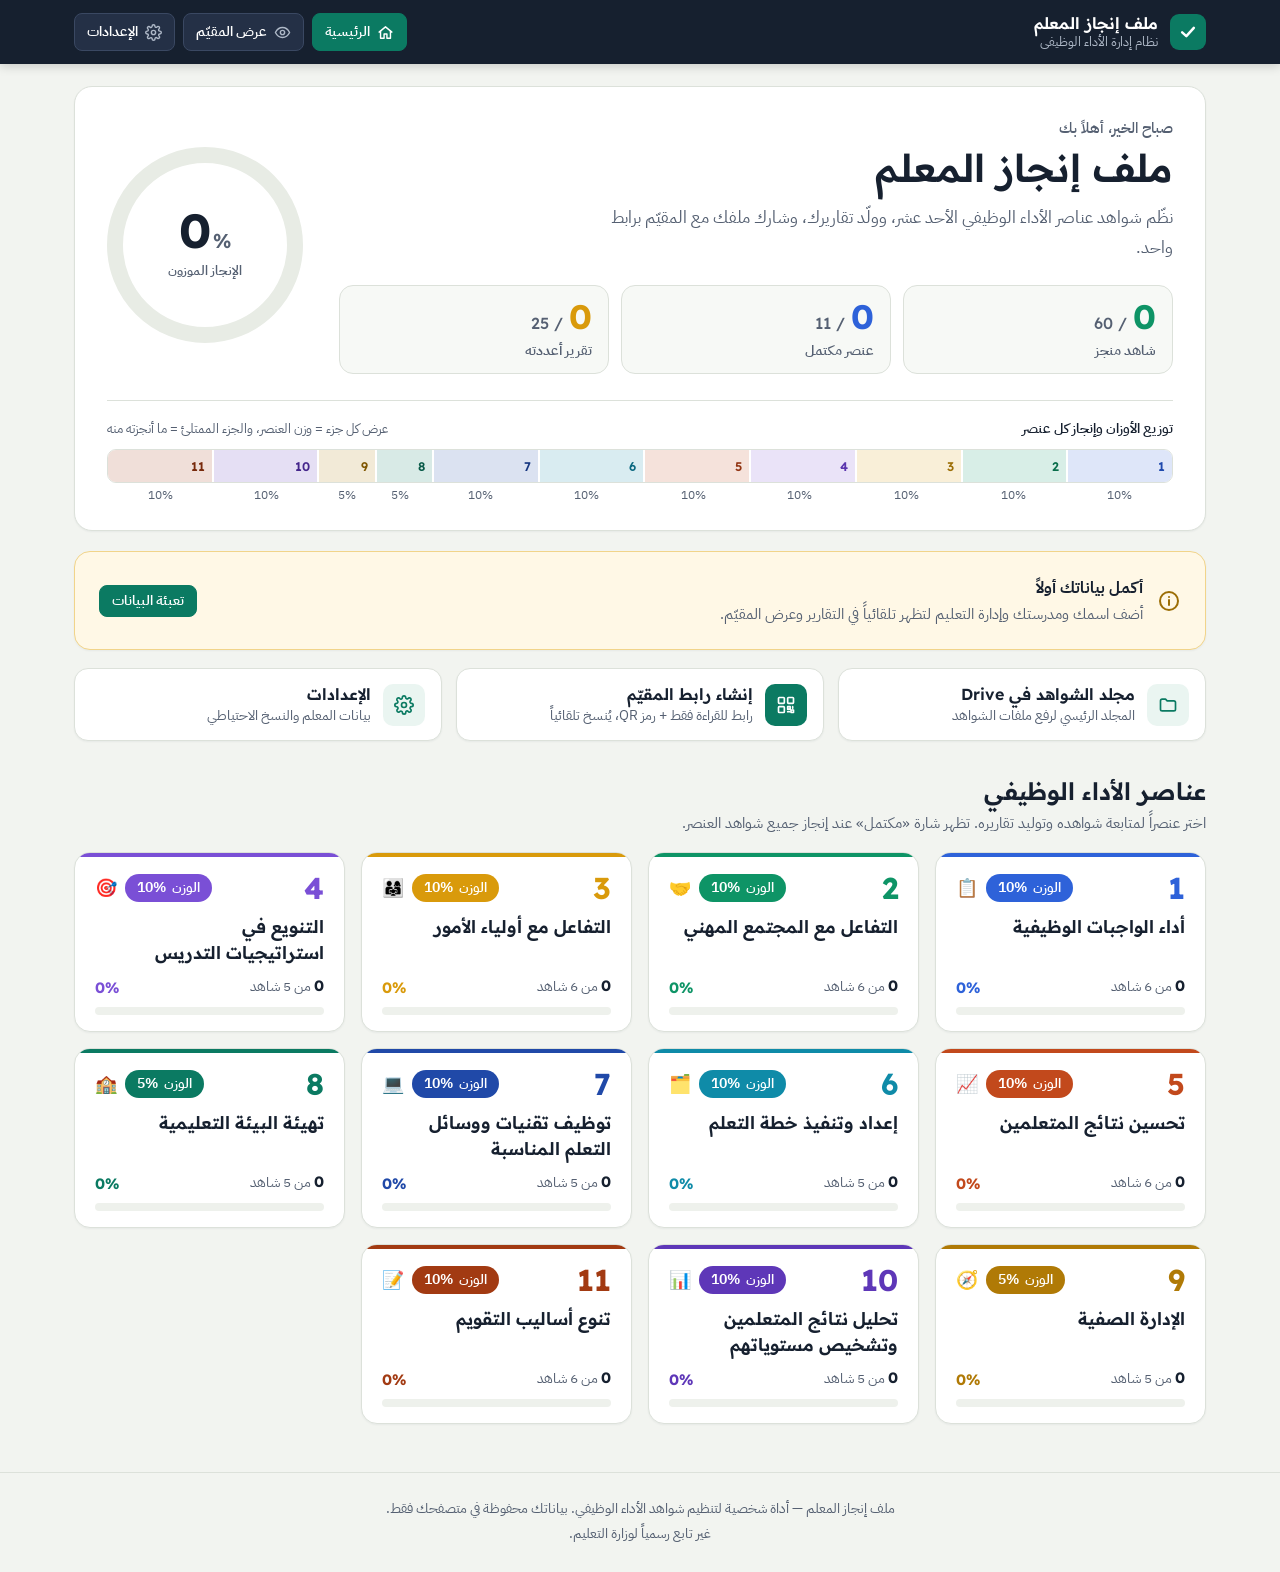
==== commit 7819b7f4: "تطبيق هوية العميل: خطوط IBM Plex Sans Arabic وReadex Pro، تصميم ورقي نظيف بلا زخارف، شريط أوزان مقسّ" ====
--- a/index.html
+++ b/index.html
@@ -5,11 +5,11 @@
 <meta name="viewport" content="width=device-width, initial-scale=1, viewport-fit=cover">
 <title>ملف إنجاز المعلم — لوحة الإنجاز</title>
 <meta name="description" content="لوحة إنجاز المعلم: تابع شواهد عناصر الأداء الوظيفي الأحد عشر ونسبة الإنجاز الموزونة.">
-<meta name="theme-color" content="#052A21">
-<link rel="icon" href="data:image/svg+xml,%3Csvg xmlns=%27http://www.w3.org/2000/svg%27 viewBox=%270 0 40 40%27%3E%3Crect width=%2740%27 height=%2740%27 rx=%278%27 fill=%27%230F6E56%27/%3E%3Ccircle cx=%2720%27 cy=%2720%27 r=%278%27 fill=%27%23C9A227%27/%3E%3C/svg%3E">
+<meta name="theme-color" content="#16202F">
+<link rel="icon" href="data:image/svg+xml,%3Csvg xmlns=%27http://www.w3.org/2000/svg%27 viewBox=%270 0 40 40%27%3E%3Crect width=%2740%27 height=%2740%27 rx=%279%27 fill=%27%230B7A62%27/%3E%3Cpath d=%27M11 20.5l6 6 12-13%27 fill=%27none%27 stroke=%27%23fff%27 stroke-width=%274%27 stroke-linecap=%27round%27 stroke-linejoin=%27round%27/%3E%3C/svg%3E">
 <link rel="preconnect" href="https://fonts.googleapis.com">
 <link rel="preconnect" href="https://fonts.gstatic.com" crossorigin>
-<link rel="stylesheet" href="https://fonts.googleapis.com/css2?family=Reem+Kufi:wght@500;600;700&family=Tajawal:wght@400;500;700;800&display=swap">
+<link rel="stylesheet" href="https://fonts.googleapis.com/css2?family=IBM+Plex+Sans+Arabic:wght@400;500;600;700&family=Readex+Pro:wght@500;600;700&display=swap">
 <link rel="stylesheet" href="assets/css/style.css">
 </head>
 <body class="page-index">
--- a/assets/css/style.css
+++ b/assets/css/style.css
@@ -1,743 +1,497 @@
 /* ===== ملف إنجاز المعلم — الأنماط =====
- * الهوية: ليل زمردي عميق + ذهب + نجمة ثمانية (خاتم) كعنصر هندسي متكرر.
- * العناوين والأرقام بخط Reem Kufi (كوفي هندسي)، والنص بخط Tajawal.
- * كل عنصر من الأحد عشر له لون مميز يُمرَّر عبر --ac / --ac-deep / --ac-soft.
+ * لغة بصرية مسطحة تحريرية: خلفية ورقية فاتحة، بطاقات بيضاء بحد رفيع، شريط علوي كحلي،
+ * ولون مساند لكل عنصر من الأحد عشر يُمرَّر عبر --ac / --ac-deep / --ac-soft.
  */
 :root {
-  --night: #052A21;
-  --darker: #073A2D;
-  --dark: #0B4F3E;
-  --primary: #0F6E56;
-  --primary-2: #16936F;
-  --jade: #1FB389;
-  --light: #E4F1EB;
-  --light-2: #F1F7F4;
-  --gold: #D9A92E;
-  --gold-hi: #F6DB8A;
-  --gold-dark: #8C6A0F;
-  --gold-light: #FCF4D9;
-  --ink: #13231E;
-  --muted: #5A6B66;
-  --line: #DCE7E2;
-  --bg: #EFF4F1;
+  --paper: #F2F4F0;
   --card: #FFFFFF;
-  --danger: #B3362E;
-  --danger-bg: #FCEDEB;
-  --radius-lg: 26px;
-  --radius: 20px;
-  --radius-sm: 14px;
-  --ac: var(--primary);
-  --ac-deep: var(--dark);
-  --ac-soft: var(--light);
-  --shadow:
-    0 1px 1px rgba(5, 42, 33, .04),
-    0 2px 4px rgba(5, 42, 33, .04),
-    0 10px 24px -8px rgba(5, 42, 33, .10),
-    0 24px 48px -24px rgba(5, 42, 33, .16);
-  --shadow-hover:
-    0 1px 2px rgba(5, 42, 33, .05),
-    0 6px 12px -2px rgba(5, 42, 33, .07),
-    0 22px 40px -12px rgba(5, 42, 33, .20),
-    0 40px 70px -30px rgba(5, 42, 33, .25);
-  --font: "Tajawal", system-ui, -apple-system, "Segoe UI", Tahoma, Arial, sans-serif;
-  --display: "Reem Kufi", "Tajawal", system-ui, sans-serif;
-  --ease-out: cubic-bezier(.2, .8, .2, 1);
-  --star: url("data:image/svg+xml,%3Csvg xmlns='http://www.w3.org/2000/svg' viewBox='0 0 100 100'%3E%3Cpath fill='%23000' d='M50 0l14.6 14.6H85.4v20.8L100 50 85.4 64.6v20.8H64.6L50 100 35.4 85.4H14.6V64.6L0 50l14.6-14.6V14.6h20.8z'/%3E%3C/svg%3E");
-  --pattern: url("data:image/svg+xml,%3Csvg xmlns='http://www.w3.org/2000/svg' width='96' height='96' viewBox='0 0 96 96'%3E%3Cg fill='none' stroke='%23ffffff' stroke-width='1'%3E%3Cpath d='M48 20l8.2 8.2h11.6v11.6L76 48l-8.2 8.2v11.6H56.2L48 76l-8.2-8.2H28.2V56.2L20 48l8.2-8.2V28.2h11.6z'/%3E%3Cpath d='M48 34l4 10 10 4-10 4-4 10-4-10-10-4 10-4z'/%3E%3Cpath d='M0 0l20 20M96 0L76 20M0 96l20-20M96 96L76 76M48 0v20M48 96V76M0 48h20M96 48H76'/%3E%3Ccircle cx='0' cy='0' r='10'/%3E%3Ccircle cx='96' cy='0' r='10'/%3E%3Ccircle cx='0' cy='96' r='10'/%3E%3Ccircle cx='96' cy='96' r='10'/%3E%3C/g%3E%3C/svg%3E");
+  --ink: #16202F;
+  --muted: #556072;
+  --line: #DCE1DA;
+  --line-2: #C9D1C6;
+  --accent: #0B7A62;
+  --accent-deep: #08604D;
+  --accent-soft: #EAF5F1;
+  --chip: #EEF1EC;
+  --tint: #F7F9F6;
+  --navy-2: #243046;
+  --navy-3: #3A4862;
+  --navy-hi: #30405C;
+  --amber: #D99A0B;
+  --blue: #2E62D9;
+  --green: #0E9466;
+  --burnt: #C2491C;
+  --danger: #B4351F;
+  --danger-bg: #FCEDE8;
+  --ac: var(--accent);
+  --ac-deep: var(--accent-deep);
+  --ac-soft: var(--accent-soft);
+  --shadow: 0 1px 2px rgba(20, 30, 50, .05);
+  --shadow-hover: 0 8px 20px -12px rgba(20, 30, 50, .28);
+  --display: "Readex Pro", "IBM Plex Sans Arabic", Tahoma, sans-serif;
+  --body: "IBM Plex Sans Arabic", Tahoma, "Segoe UI", system-ui, sans-serif;
+  --ease: cubic-bezier(.2, .8, .2, 1);
+  --head-h: 64px;
+  color-scheme: light;
 }
 
 *, *::before, *::after { box-sizing: border-box; }
-[hidden] { display: none !important; }
-html { -webkit-text-size-adjust: 100%; scroll-behavior: smooth; }
+html { -webkit-text-size-adjust: 100%; scroll-padding-top: calc(var(--head-h) + 12px); }
 body {
-  margin: 0;
-  font-family: var(--font);
-  font-size: 16px;
-  line-height: 1.75;
-  color: var(--ink);
-  background:
-    radial-gradient(900px 500px at 100% 0, rgba(31, 179, 137, .07), transparent 60%),
-    radial-gradient(700px 500px at 0 30%, rgba(217, 169, 46, .06), transparent 60%),
-    var(--bg);
-  min-height: 100vh;
-  display: flex;
-  flex-direction: column;
-}
-main { flex: 1; }
-a { color: var(--primary); text-decoration-thickness: 1px; text-underline-offset: 3px; }
-a:hover { color: var(--dark); }
-h1, h2, h3, h4 { line-height: 1.35; margin: 0 0 .5em; font-weight: 700; }
-h1, h2 { font-family: var(--display); letter-spacing: 0; }
-p { margin: 0 0 .75em; }
+  margin: 0; background: var(--paper); color: var(--ink);
+  font: 400 16px/1.75 var(--body);
+  min-height: 100vh; display: flex; flex-direction: column;
+}
+main { flex: 1; outline: none; }
+button, input, select, textarea { font: inherit; color: inherit; }
+button { cursor: pointer; }
 img { max-width: 100%; }
-:focus-visible { outline: 3px solid var(--gold); outline-offset: 2px; border-radius: 8px; }
-
-.container { width: 100%; max-width: 1200px; margin-inline: auto; padding-inline: 22px; }
+a { color: var(--accent); text-decoration-thickness: 1px; text-underline-offset: 3px; }
+a:hover { color: var(--accent-deep); }
+h1, h2, h3 { font-family: var(--display); font-weight: 600; line-height: 1.35; margin: 0; text-wrap: balance; }
+p { margin: 0; }
+:focus-visible { outline: 3px solid var(--accent); outline-offset: 2px; border-radius: 6px; }
 .muted { color: var(--muted); }
+.num, .ring-num, .sb-val, .el-no, .el-pct, .el-count, .count, .seg-ticks { font-variant-numeric: tabular-nums; }
 .sr-only { position: absolute !important; width: 1px; height: 1px; overflow: hidden; clip: rect(0 0 0 0); white-space: nowrap; }
-.ic { width: 20px; height: 20px; fill: none; stroke: currentColor; stroke-width: 1.8; stroke-linecap: round; stroke-linejoin: round; flex-shrink: 0; }
+.sr-only:focus { position: fixed !important; top: 8px; right: 8px; width: auto; height: auto; clip: auto; padding: 8px 14px; background: #fff; color: var(--ink); z-index: 200; border-radius: 8px; }
 .print-only { display: none; }
-.sr-only:focus { position: fixed !important; top: 8px; right: 8px; width: auto; height: auto; clip: auto; padding: 8px 14px; background: #fff; color: var(--dark); z-index: 200; border-radius: 8px; }
-.muted-light { color: rgba(255, 255, 255, .82); margin-top: 10px; max-width: 52ch; }
-
-/* =========================================================
-   الترويسة الحية
+.container { width: 100%; max-width: 1180px; margin-inline: auto; padding-inline: 24px; }
+
+.ic { width: 20px; height: 20px; flex-shrink: 0; fill: none; stroke: currentColor; stroke-width: 2; stroke-linecap: round; stroke-linejoin: round; }
+
+/* =========================================================
+   الشريط العلوي الكحلي
    ========================================================= */
 .site-header {
-  position: relative;
-  color: #fff;
-  background:
-    radial-gradient(120% 90% at 85% 0%, #0E6A52 0%, transparent 55%),
-    radial-gradient(80% 80% at 0% 100%, #0A4E3D 0%, transparent 60%),
-    linear-gradient(160deg, #04241C 0%, var(--night) 40%, #08402F 100%);
-  overflow: hidden;
-  isolation: isolate;
-  padding-bottom: 8px;
-}
-.site-header::after {
-  content: "";
-  position: absolute;
-  inset-inline: 0;
-  bottom: 0;
-  height: 3px;
-  background: linear-gradient(90deg, transparent, var(--gold) 18%, var(--gold-hi) 50%, var(--gold) 82%, transparent);
-  opacity: .9;
-}
-.site-header.is-accent {
-  background:
-    radial-gradient(90% 120% at 90% 0%, color-mix(in srgb, var(--ac) 85%, #fff 0%) 0%, transparent 60%),
-    radial-gradient(70% 90% at 0% 100%, color-mix(in srgb, var(--ac) 55%, #04241C) 0%, transparent 70%),
-    linear-gradient(155deg, #04241C 0%, color-mix(in srgb, var(--ac-deep) 70%, #04241C) 55%, color-mix(in srgb, var(--ac) 60%, #04241C) 100%);
-}
-
-.hero-fx { position: absolute; inset: 0; z-index: -1; pointer-events: none; overflow: hidden; }
-.fx-pattern {
-  position: absolute; inset: -96px;
-  background-image: var(--pattern);
-  background-size: 96px 96px;
-  opacity: .08;
-  animation: patternDrift 90s linear infinite;
-  -webkit-mask-image: radial-gradient(120% 100% at 80% 20%, #000 20%, rgba(0, 0, 0, .35) 70%, transparent 100%);
-  mask-image: radial-gradient(120% 100% at 80% 20%, #000 20%, rgba(0, 0, 0, .35) 70%, transparent 100%);
-}
-@keyframes patternDrift { to { transform: translate(96px, 96px); } }
-.blob { position: absolute; border-radius: 50%; filter: blur(60px); opacity: .55; will-change: transform; }
-.blob.b1 { width: 420px; height: 420px; background: radial-gradient(circle, #1FB389, transparent 70%); top: -160px; left: 8%; animation: float1 22s ease-in-out infinite alternate; }
-.blob.b2 { width: 340px; height: 340px; background: radial-gradient(circle, #D9A92E, transparent 70%); bottom: -170px; right: 18%; opacity: .38; animation: float2 26s ease-in-out infinite alternate; }
-.blob.b3 { width: 260px; height: 260px; background: radial-gradient(circle, #3BA7C9, transparent 70%); top: 20%; right: -80px; opacity: .3; animation: float1 30s ease-in-out infinite alternate-reverse; }
-.is-accent .blob.b1 { background: radial-gradient(circle, var(--ac), transparent 70%); opacity: .7; }
-.is-accent .blob.b3 { background: radial-gradient(circle, color-mix(in srgb, var(--ac) 50%, #fff), transparent 70%); }
-@keyframes float1 { to { transform: translate(60px, 40px) scale(1.15); } }
-@keyframes float2 { to { transform: translate(-70px, -30px) scale(1.1); } }
-
-.header-row { display: flex; align-items: center; justify-content: space-between; gap: 16px; padding-block: 16px; }
-.brand { display: flex; align-items: center; gap: 12px; color: #fff; text-decoration: none; }
+  position: sticky; top: 0; z-index: 50; background: var(--ink); color: #F4F6F8;
+  box-shadow: 0 2px 10px rgba(0, 0, 0, .18);
+}
+.header-row { display: flex; align-items: center; justify-content: space-between; gap: 16px; min-height: var(--head-h); }
+.brand { display: flex; align-items: center; gap: 12px; color: #fff; text-decoration: none; min-width: 0; }
 .brand:hover { color: #fff; }
 .brand-mark {
-  width: 46px; height: 46px; display: grid; place-items: center;
-  border-radius: 15px; color: var(--gold-hi);
-  background: linear-gradient(145deg, rgba(255, 255, 255, .16), rgba(255, 255, 255, .04));
-  box-shadow: inset 0 0 0 1px rgba(255, 255, 255, .2), 0 8px 20px -8px rgba(0, 0, 0, .5);
-}
-.brand-mark svg { width: 30px; height: 30px; transition: transform .8s var(--ease-out); }
-.brand:hover .brand-mark svg { transform: rotate(45deg); }
-.brand-text { display: flex; flex-direction: column; line-height: 1.3; }
-.brand-text strong { font-family: var(--display); font-size: 1.15rem; font-weight: 700; }
-.brand-text small { font-size: .82rem; opacity: .78; }
-.top-nav {
-  display: flex; gap: 2px; padding: 4px; border-radius: 999px;
-  background: rgba(255, 255, 255, .07); box-shadow: inset 0 0 0 1px rgba(255, 255, 255, .12);
-  backdrop-filter: blur(10px); -webkit-backdrop-filter: blur(10px);
-}
+  width: 36px; height: 36px; border-radius: 9px; background: var(--accent); color: #fff;
+  display: grid; place-items: center; flex-shrink: 0;
+}
+.brand-mark .ic { width: 20px; height: 20px; stroke-width: 3; }
+.brand-text { display: flex; flex-direction: column; line-height: 1.3; min-width: 0; }
+.brand-text strong { font: 600 16px/1.3 var(--display); }
+.brand-text small { font-size: 13px; color: #AEB8C7; white-space: nowrap; overflow: hidden; text-overflow: ellipsis; }
+.top-nav { display: flex; gap: 8px; flex-wrap: wrap; }
 .top-link {
-  display: inline-flex; align-items: center; gap: 7px;
-  padding: 8px 16px; border-radius: 999px;
-  color: rgba(255, 255, 255, .82); text-decoration: none; font-weight: 500; font-size: .94rem;
-  transition: background .25s, color .25s;
-}
-.top-link:hover { background: rgba(255, 255, 255, .1); color: #fff; }
-.top-link.is-active { background: linear-gradient(135deg, var(--gold-hi), var(--gold)); color: #2A1F02; font-weight: 700; box-shadow: 0 6px 16px -6px rgba(217, 169, 46, .7); }
-.top-link .ic { width: 18px; height: 18px; }
-
-.page-hero { padding-block: 22px 70px; }
-.page-hero h1 { font-size: clamp(1.6rem, 1.1rem + 1.8vw, 2.4rem); margin: 0; text-wrap: balance; }
-.page-hero p { margin: 8px 0 0; opacity: .85; max-width: 62ch; }
-.crumbs { font-size: .88rem; opacity: .8; margin-bottom: 8px; display: flex; gap: 6px; align-items: center; flex-wrap: wrap; }
-.crumbs a { color: #fff; }
-
-/* ===== الرئيسية: البطل ===== */
-.site-header.is-big { padding-bottom: 30px; }
-.hero-dash {
-  display: grid;
-  grid-template-columns: minmax(0, 1fr) auto;
-  gap: 40px;
-  align-items: center;
-  padding-block: 26px 70px;
-}
-.teacher-card .hello {
-  display: inline-flex; align-items: center; gap: 10px;
-  font-size: .95rem; color: var(--gold-hi); margin-bottom: 10px; font-weight: 500;
-}
-.hello-dot { width: 8px; height: 8px; border-radius: 50%; background: var(--gold-hi); box-shadow: 0 0 0 4px rgba(246, 219, 138, .18), 0 0 14px var(--gold); }
-.teacher-card h1 {
-  font-size: clamp(2rem, 1.2rem + 3.4vw, 3.6rem); margin: 0 0 6px; line-height: 1.25; text-wrap: balance;
-  background: linear-gradient(180deg, #fff 30%, #CFEDE2);
-  -webkit-background-clip: text; background-clip: text; color: transparent;
-  text-shadow: 0 0 0 transparent;
-}
-.teacher-meta { display: flex; flex-wrap: wrap; gap: 6px 18px; margin: 12px 0 0; padding: 0; list-style: none; color: rgba(255, 255, 255, .9); }
-.teacher-meta li { display: inline-flex; gap: 6px; align-items: baseline; font-size: .95rem; }
-.teacher-meta li + li::before { content: ""; width: 5px; height: 5px; background: var(--gold); transform: rotate(45deg); align-self: center; margin-inline-end: 12px; }
-.teacher-meta li b { font-weight: 400; opacity: .6; }
-
-.stat-chips { display: flex; flex-wrap: wrap; gap: 12px; margin-top: 26px; }
-.stat-chip {
-  --c: var(--jade);
-  display: flex; align-items: center; gap: 12px;
-  padding: 10px 18px 10px 14px; border-radius: 18px;
-  background: linear-gradient(145deg, rgba(255, 255, 255, .12), rgba(255, 255, 255, .03));
-  box-shadow: inset 0 0 0 1px rgba(255, 255, 255, .14), 0 12px 30px -16px rgba(0, 0, 0, .6);
-  backdrop-filter: blur(8px); -webkit-backdrop-filter: blur(8px);
-}
-.stat-chip.sc-gold { --c: var(--gold); }
-.stat-chip.sc-sky { --c: #4CB8E0; }
-.sc-ic {
-  width: 40px; height: 40px; border-radius: 13px; display: grid; place-items: center;
-  background: radial-gradient(circle at 30% 25%, color-mix(in srgb, var(--c) 55%, #fff), var(--c));
-  color: #04241C; box-shadow: 0 6px 16px -6px var(--c);
-}
-.sc-ic .ic { width: 20px; height: 20px; stroke-width: 2.2; }
-.stat-chip.sc-gold .sc-ic .ic { fill: #04241C; stroke: none; }
-.sc-body { display: flex; flex-direction: column; line-height: 1.15; }
-.sc-val { font-family: var(--display); direction: ltr; text-align: end; }
-.sc-val b { font-size: 1.55rem; font-weight: 700; color: #fff; }
-.sc-val small { font-size: .9rem; color: rgba(255, 255, 255, .55); margin-inline-start: 2px; }
-.sc-label { font-size: .8rem; color: rgba(255, 255, 255, .72); }
-
-.hero-ring-wrap { position: relative; display: grid; place-items: center; padding: 34px; }
-.hero-ring-wrap::before {
-  content: ""; position: absolute; inset: 14%; border-radius: 50%;
-  background: radial-gradient(circle, rgba(217, 169, 46, .35), transparent 70%);
-  filter: blur(26px);
-  animation: glow 4.5s ease-in-out infinite alternate;
-}
-@keyframes glow { from { opacity: .55; transform: scale(.92); } to { opacity: 1; transform: scale(1.06); } }
-.hero-ring-wrap .ring-track { stroke: rgba(255, 255, 255, .1); }
-.hero-ring-wrap .ring > svg:not(.ring-star) { filter: drop-shadow(0 0 10px rgba(246, 219, 138, .45)); }
-.hero-ring-wrap .ring-num { color: #fff; font-size: 3.6em; }
-.hero-ring-wrap .ring-pct { color: var(--gold-hi); }
-.hero-ring-wrap .ring-caption { color: rgba(255, 255, 255, .75); }
-.hero-ring-wrap .ring-star { color: var(--gold-hi); opacity: .5; }
-
-.overlap { margin-top: -44px; position: relative; z-index: 2; }
-
-/* ===== العداد الدائري ===== */
-.ring { position: relative; display: inline-block; flex-shrink: 0; }
-.ring > svg:not(.ring-star) { width: 100%; height: 100%; display: block; position: relative; }
-.ring-star {
-  position: absolute; inset: -16%; width: 132%; height: 132%;
-  color: var(--gold); opacity: .35; pointer-events: none;
-  animation: spin 80s linear infinite;
-}
-@keyframes spin { to { transform: rotate(360deg); } }
-.ring-track { stroke: var(--light); }
-.ring-bar { transition: stroke-dashoffset 1.4s var(--ease-out); }
+  display: inline-flex; align-items: center; gap: 7px; padding: 6px 12px; border-radius: 8px;
+  background: var(--navy-2); border: 1px solid var(--navy-3); color: #fff; text-decoration: none;
+  font-size: 14px; font-weight: 600; transition: background .15s;
+}
+.top-link .ic { width: 17px; height: 17px; color: #AEB8C7; }
+.top-link:hover { background: var(--navy-hi); color: #fff; }
+.top-link.is-active { background: var(--accent); border-color: var(--accent); }
+.top-link.is-active .ic { color: #fff; }
+
+/* رأس الصفحة (أسفل الشريط) */
+.page-head { padding-top: 22px; }
+.page-hero {
+  background: var(--card); border: 1px solid var(--line); border-radius: 18px; box-shadow: var(--shadow);
+  padding: 24px 30px 26px; max-width: calc(1180px - 48px); width: calc(100% - 48px); position: relative; overflow: hidden;
+}
+.page-hero::before { content: ""; position: absolute; inset: 0 0 auto 0; height: 4px; background: var(--ac); }
+.page-hero h1 { font-size: clamp(1.5rem, 1.1rem + 1.6vw, 2.1rem); margin: 4px 0 6px; }
+.page-hero > p { color: var(--muted); font-size: 17px; max-width: 70ch; }
+.crumbs { display: flex; flex-wrap: wrap; align-items: center; gap: 6px; font-size: 14px; color: var(--muted); }
+.crumbs a { color: var(--accent); text-decoration: none; font-weight: 600; }
+.crumbs a:hover { text-decoration: underline; }
+.overlap { margin-top: 20px; }
+
+/* شرائح */
+.chips { list-style: none; margin: 14px 0 0; padding: 0; display: flex; flex-wrap: wrap; gap: 8px; }
+.chip {
+  display: inline-flex; align-items: center; gap: 6px; border-radius: 999px; padding: 3px 12px;
+  font-size: 14px; font-weight: 600; background: var(--chip); color: var(--muted); line-height: 1.6; white-space: nowrap;
+}
+.chip-k { color: #8A93A1; font-weight: 500; }
+.chip-k + span { color: var(--ink); }
+.chip-ac { background: var(--ac); color: #fff; }
+.w-pct { direction: ltr; unicode-bidi: isolate; }
+.tag { display: inline-block; font-size: 13px; font-weight: 700; border-radius: 6px; padding: 1px 8px; background: var(--chip); color: var(--muted); }
+.badge-done {
+  display: inline-flex; align-items: center; gap: 5px; border-radius: 999px; padding: 2px 11px 2px 9px;
+  background: var(--green); color: #fff; font-size: 13px; font-weight: 700; line-height: 1.7; white-space: nowrap;
+}
+.badge-done .ic { width: 14px; height: 14px; stroke-width: 3; }
+
+/* =========================================================
+   الرئيسية: بطاقة الترحيب
+   ========================================================= */
+.hero-card {
+  background: var(--card); border: 1px solid var(--line); border-radius: 18px; box-shadow: var(--shadow);
+  padding: 28px 32px 24px; display: grid; grid-template-columns: minmax(0, 1fr) auto; gap: 8px 36px; align-items: center;
+}
+.hello { color: var(--muted); font-size: 15px; font-weight: 500; }
+.hero-card h1 { font-size: clamp(1.7rem, 1.2rem + 1.8vw, 2.4rem); margin: 2px 0 0; }
+.hero-card .lead { color: var(--muted); font-size: 17px; margin-top: 8px; max-width: 60ch; }
+.stats-row { display: grid; grid-template-columns: repeat(3, minmax(0, 1fr)); gap: 12px; margin-top: 22px; }
+.stat-big { background: var(--tint); border: 1px solid var(--line); border-radius: 14px; padding: 12px 16px 10px; }
+.sb-val { display: flex; align-items: baseline; gap: 6px; line-height: 1.1; }
+.sb-val b { font: 700 34px/1.1 var(--display); color: var(--ac); }
+.sb-val small { font: 500 16px var(--display); color: var(--muted); }
+.sb-label { font-size: 14px; font-weight: 600; color: var(--muted); margin-top: 4px; }
+.hero-ring-wrap { display: grid; place-items: center; }
+.hero-seg { grid-column: 1 / -1; border-top: 1px solid var(--line); margin-top: 18px; padding-top: 16px; }
+
+/* العداد الدائري */
+.ring { position: relative; flex-shrink: 0; --ring: var(--accent); }
+.ring > svg { width: 100%; height: 100%; display: block; }
+.ring-track { stroke: #E8ECE5; }
+.ring-bar { stroke: var(--ring); transition: stroke-dashoffset .9s var(--ease); }
 .ring-center { position: absolute; inset: 0; display: flex; flex-direction: column; align-items: center; justify-content: center; text-align: center; }
-.ring-value { display: flex; align-items: baseline; gap: 2px; direction: ltr; }
-.ring-num { font-family: var(--display); font-size: 2.8em; font-weight: 700; color: var(--dark); line-height: 1; font-variant-numeric: tabular-nums; }
-.ring-pct { font-family: var(--display); font-size: 1.2em; font-weight: 600; color: var(--gold); }
-.ring-caption { font-size: .85rem; color: var(--muted); margin-top: 6px; }
-.ring.sm .ring-num { font-size: 1.6em; }
-.ring.sm .ring-pct { font-size: .85em; }
-
-/* =========================================================
-   البطاقات
+.ring-value { display: flex; align-items: baseline; direction: ltr; line-height: 1; }
+.ring-num { font: 700 42px/1 var(--display); color: var(--ink); }
+.ring-pct { font: 600 20px/1 var(--display); color: var(--muted); margin-inline-start: 2px; }
+.ring-caption { font-size: 13px; font-weight: 600; color: var(--muted); margin-top: 6px; }
+.hero-ring .ring-num { font-size: 48px; }
+.ring.sm .ring-num { font-size: 28px; }
+.ring.sm .ring-pct { font-size: 15px; }
+.ring.sm .ring-caption { font-size: 11.5px; margin-top: 3px; }
+
+/* الشريط المقسّم بالأوزان */
+.seg-cap { display: flex; flex-wrap: wrap; align-items: baseline; justify-content: space-between; gap: 2px 14px; margin-bottom: 7px; }
+.seg-cap span { font-size: 14px; font-weight: 600; }
+.seg-cap small { font-size: 12.5px; color: var(--muted); }
+.seg-row { display: flex; height: 34px; border-radius: 9px; overflow: hidden; border: 1px solid var(--line); background: #fff; }
+.seg {
+  position: relative; flex: 1 1 0; min-width: 0; display: flex; align-items: center; justify-content: flex-start; padding-inline-start: 7px;
+  background: color-mix(in srgb, var(--ac) 16%, #fff); text-decoration: none;
+  border-inline-end: 2px solid #fff; transition: filter .15s;
+}
+.seg:last-child { border-inline-end: 0; }
+.seg-fill { position: absolute; inset-block: 0; inset-inline-start: 0; background: var(--ac); }
+.seg-n { position: relative; font: 600 12.5px/1 var(--display); color: var(--ac-deep); }
+.seg.is-lit .seg-n { color: #fff; }
+a.seg:hover { filter: brightness(.93); }
+a.seg:focus-visible { outline-offset: -3px; border-radius: 6px; }
+.seg-ticks { display: flex; font-size: 11.5px; color: var(--muted); margin-top: 3px; }
+.seg-ticks span { flex: 1 1 0; text-align: center; min-width: 0; }
+
+/* أزرار سريعة */
+.quick-actions { display: grid; grid-template-columns: repeat(3, minmax(0, 1fr)); gap: 14px; }
+.qa {
+  display: flex; align-items: center; gap: 12px; padding: 14px 16px; text-align: start;
+  background: var(--card); border: 1px solid var(--line); border-radius: 14px; box-shadow: var(--shadow);
+  color: var(--ink); text-decoration: none; transition: transform .2s var(--ease), border-color .2s, box-shadow .2s;
+}
+.qa:hover { color: var(--ink); transform: translateY(-2px); border-color: var(--line-2); box-shadow: var(--shadow-hover); }
+.qa strong { display: block; font: 600 16px/1.4 var(--display); }
+.qa small { display: block; font-size: 13.5px; color: var(--muted); line-height: 1.5; }
+.qa-icon { width: 42px; height: 42px; border-radius: 10px; display: grid; place-items: center; flex-shrink: 0; background: var(--accent-soft); color: var(--accent); }
+.qa.is-primary .qa-icon { background: var(--accent); color: #fff; }
+
+.share-panel { display: none; gap: 22px; align-items: center; }
+.share-panel.show { display: flex; animation: rise .35s var(--ease) both; }
+.share-url { flex: 1; min-width: 0; }
+
+/* =========================================================
+   البطاقات والأقسام
    ========================================================= */
 .card {
-  background: var(--card);
-  border-radius: var(--radius);
-  box-shadow: var(--shadow);
-  border: 1px solid rgba(5, 42, 33, .05);
-  padding: 24px;
-}
-.card + .card { margin-top: 20px; }
-.card-title { display: flex; align-items: center; gap: 12px; font-size: 1.2rem; margin-bottom: 16px; color: var(--ink); }
-.card-title .ic {
-  color: var(--ac); width: 38px; height: 38px; padding: 9px; border-radius: 12px;
-  background: var(--ac-soft);
-}
-.card-title .count {
-  margin-inline-start: auto; font-family: var(--display); font-size: .9rem; font-weight: 600;
-  color: var(--ac-deep); background: var(--ac-soft); padding: 2px 12px; border-radius: 999px;
-}
-
-.section { padding-block: 32px; }
-.section-head { display: flex; align-items: end; justify-content: space-between; gap: 12px; margin-bottom: 20px; flex-wrap: wrap; }
-.section-head h2 { font-size: 1.6rem; margin: 0; color: var(--ink); display: flex; align-items: center; gap: 12px; }
-.section-head h2::before {
-  content: ""; width: 22px; height: 22px; flex-shrink: 0;
-  background: linear-gradient(135deg, var(--gold-hi), var(--gold));
-  -webkit-mask: var(--star) center / contain no-repeat; mask: var(--star) center / contain no-repeat;
-}
-.section-head p { margin: 4px 0 0; color: var(--muted); font-size: .95rem; max-width: 70ch; }
-
-/* أزرار سريعة */
-.quick-actions { display: grid; grid-template-columns: repeat(3, 1fr); gap: 16px; }
-.qa {
-  position: relative; overflow: hidden;
-  display: flex; align-items: center; gap: 14px;
-  padding: 18px 20px; border-radius: var(--radius);
-  background: var(--card); box-shadow: var(--shadow); border: 1px solid rgba(5, 42, 33, .05);
-  color: var(--ink); text-decoration: none; cursor: pointer; font: inherit; text-align: start;
-  transition: transform .35s var(--ease-out), box-shadow .35s var(--ease-out);
-}
-.qa:hover { transform: translateY(-4px); box-shadow: var(--shadow-hover); color: var(--ink); }
-.qa-icon {
-  width: 50px; height: 50px; border-radius: 16px; display: grid; place-items: center; flex-shrink: 0;
-  background: linear-gradient(145deg, var(--jade), var(--primary)); color: #fff;
-  box-shadow: 0 10px 20px -10px var(--primary);
-}
-.qa-icon .ic { width: 24px; height: 24px; }
-.qa.gold { background: linear-gradient(135deg, #FFFBEC, #fff 60%); border-color: rgba(217, 169, 46, .35); }
-.qa.gold .qa-icon { background: linear-gradient(145deg, var(--gold-hi), var(--gold)); color: #3A2B02; box-shadow: 0 10px 20px -10px var(--gold); }
-.qa strong { display: block; font-size: 1.02rem; }
-.qa small { display: block; color: var(--muted); font-size: .84rem; line-height: 1.5; }
-
-/* ===== شبكة العناصر ===== */
-.el-grid { display: grid; grid-template-columns: repeat(auto-fill, minmax(270px, 1fr)); gap: 18px; }
+  background: var(--card); border: 1px solid var(--line); border-radius: 16px; box-shadow: var(--shadow);
+  padding: 22px 24px;
+}
+.card + .card { margin-top: 18px; }
+.card-title { display: flex; align-items: center; gap: 10px; font: 600 19px/1.4 var(--display); margin: 0 0 14px; }
+.card-title .ic { color: var(--ac); }
+.count { margin-inline-start: auto; font: 600 13px/1 var(--body); background: var(--chip); color: var(--muted); border-radius: 999px; padding: 5px 11px; }
+
+.section { margin-top: 34px; }
+.section-head { margin-bottom: 16px; }
+.section-head h2 { font-size: 24px; }
+.section-head p { color: var(--muted); font-size: 15px; margin-top: 2px; }
+
+.notice { display: flex; align-items: center; gap: 14px; }
+.notice > .ic { width: 24px; height: 24px; }
+.notice > div { flex: 1; min-width: 0; }
+.notice p { color: var(--muted); font-size: 14.5px; }
+.notice-warn { background: #FFF8E6; border-color: #F1D48A; }
+.notice-warn > .ic { color: #9C6E06; }
+
+/* شبكة العناصر */
+.el-grid { display: grid; grid-template-columns: repeat(auto-fill, minmax(270px, 1fr)); gap: 16px; }
 .el-card {
-  position: relative; display: flex; flex-direction: column; gap: 16px;
-  padding: 20px 20px 18px; border-radius: var(--radius-lg);
-  background:
-    radial-gradient(120% 70% at 100% 0%, color-mix(in srgb, var(--ac-soft) 80%, transparent), transparent 60%),
-    var(--card);
-  box-shadow: var(--shadow);
-  border: 1px solid color-mix(in srgb, var(--ac) 10%, transparent);
-  color: var(--ink); text-decoration: none; overflow: hidden; isolation: isolate;
-  transition: transform .4s var(--ease-out), box-shadow .4s var(--ease-out), border-color .3s;
-  animation: fadeUp .7s var(--ease-out) both;
-  animation-delay: calc(var(--i, 0) * 60ms + 150ms);
-}
-.el-card::before {
-  content: ""; position: absolute; inset-inline: 0; top: 0; height: 4px;
-  background: linear-gradient(90deg, var(--ac), color-mix(in srgb, var(--ac) 40%, #fff));
-}
-.el-deco {
-  position: absolute; z-index: -1; width: 170px; height: 170px; bottom: -70px; inset-inline-end: -70px;
-  background: var(--ac); opacity: .07;
-  -webkit-mask: var(--star) center / contain no-repeat; mask: var(--star) center / contain no-repeat;
-  transition: transform .9s var(--ease-out), opacity .4s;
-}
-.el-card:hover, .el-card:focus-visible {
-  transform: translateY(-6px);
-  color: var(--ink);
-  border-color: color-mix(in srgb, var(--ac) 35%, transparent);
-  box-shadow:
-    0 2px 4px rgba(5, 42, 33, .05),
-    0 20px 40px -14px color-mix(in srgb, var(--ac) 45%, transparent),
-    0 0 0 4px color-mix(in srgb, var(--ac) 10%, transparent);
-}
-.el-card:hover .el-deco { transform: rotate(45deg) scale(1.15); opacity: .13; }
-.el-card:active { transform: translateY(-2px) scale(.99); }
-@keyframes fadeUp { from { opacity: 0; transform: translateY(22px); } to { opacity: 1; transform: none; } }
-
-.el-top { display: flex; align-items: flex-start; gap: 14px; }
-.el-emoji {
-  position: relative; width: 58px; height: 58px; border-radius: 50%; display: grid; place-items: center;
-  font-size: 1.7rem; flex-shrink: 0;
-  background: radial-gradient(circle at 30% 25%, #fff, var(--ac-soft) 70%);
-  box-shadow: inset 0 0 0 2px color-mix(in srgb, var(--ac) 30%, transparent), 0 10px 20px -10px var(--ac);
-  transition: transform .5s var(--ease-out);
-}
-.el-emoji::after {
-  content: ""; position: absolute; inset: -5px; border-radius: 50%;
-  border: 1.5px dashed color-mix(in srgb, var(--ac) 35%, transparent);
-}
-.el-card:hover .el-emoji { transform: scale(1.08) rotate(-6deg); }
-.el-head { min-width: 0; flex: 1; }
-.el-num { display: flex; align-items: center; justify-content: space-between; gap: 8px; font-size: .8rem; color: var(--ac); font-weight: 700; margin-bottom: 2px; }
-.el-title { font-family: var(--display); font-size: 1.12rem; font-weight: 600; line-height: 1.5; margin: 0; color: var(--ink); }
-.el-prog { margin-top: auto; display: grid; gap: 8px; }
-.el-foot { display: flex; align-items: center; justify-content: space-between; gap: 8px; font-size: .86rem; color: var(--muted); }
-.el-foot b { font-family: var(--display); color: var(--ac-deep); font-size: 1.05rem; }
-.el-pct { font-family: var(--display); font-weight: 600; color: var(--ac-deep); }
-.weight-chip {
-  display: inline-flex; align-items: center; padding: 1px 10px; border-radius: 999px;
-  background: var(--ac-soft); color: var(--ac-deep); font-weight: 700; font-size: .78rem; white-space: nowrap;
-}
-
-.el-card.is-complete {
-  border-color: rgba(217, 169, 46, .55);
-  background:
-    radial-gradient(120% 70% at 100% 0%, rgba(252, 244, 217, .95), transparent 60%),
-    linear-gradient(180deg, #FFFDF6, #fff 60%);
-}
-.el-card.is-complete::before { background: linear-gradient(90deg, var(--gold), var(--gold-hi), var(--gold)); height: 5px; }
-
-.bar { height: 10px; border-radius: 999px; background: color-mix(in srgb, var(--ac) 10%, #EEF2F0); overflow: hidden; }
-.bar-fill {
-  position: relative; display: block; height: 100%; border-radius: inherit;
-  background: linear-gradient(90deg, color-mix(in srgb, var(--ac) 55%, #fff), var(--ac) 60%, var(--ac-deep));
-  box-shadow: 0 0 10px -2px var(--ac);
-  transition: width 1.3s var(--ease-out);
-}
-.bar-fill.is-gold { background: linear-gradient(90deg, var(--gold-hi), var(--gold) 55%, #B8871A); box-shadow: 0 0 10px -2px var(--gold); }
-
-.badge-gold {
-  position: relative; overflow: hidden;
-  display: inline-flex; align-items: center; gap: 5px;
-  padding: 3px 12px 3px 10px; border-radius: 999px;
-  background: linear-gradient(135deg, #FCE7A2, var(--gold) 55%, #A9801A);
-  color: #33260A; font-weight: 800; font-size: .76rem;
-  box-shadow: 0 4px 12px -3px rgba(169, 128, 26, .6), inset 0 1px 0 rgba(255, 255, 255, .6);
-  white-space: nowrap;
-}
-.badge-gold::after {
-  content: ""; position: absolute; top: 0; bottom: 0; width: 40%; left: -60%;
-  background: linear-gradient(100deg, transparent, rgba(255, 255, 255, .85), transparent);
-  animation: shine 3.2s ease-in-out infinite;
-}
-@keyframes shine { 0%, 55% { left: -60%; } 100% { left: 130%; } }
-.badge-gold .ic { width: 14px; height: 14px; fill: currentColor; stroke: none; }
-
-/* تنبيه */
-.notice { display: flex; gap: 14px; align-items: flex-start; }
-.notice > .ic { width: 26px; height: 26px; margin-top: 2px; }
-.notice strong { display: block; margin-bottom: 2px; }
-.notice p { margin: 0; color: var(--muted); }
-.notice-warn { background: linear-gradient(135deg, #FFF8E2, #fff 70%); border: 1px solid rgba(217, 169, 46, .45); }
-.notice-warn > .ic { color: var(--gold-dark); }
-.notice .btn { margin-inline-start: auto; align-self: center; }
+  position: relative; overflow: hidden; display: flex; flex-direction: column; gap: 10px;
+  background: var(--card); border: 1px solid var(--line); border-radius: 16px; box-shadow: var(--shadow);
+  padding: 20px 20px 16px; color: var(--ink); text-decoration: none;
+  transition: transform .2s var(--ease), border-color .2s, box-shadow .2s;
+}
+.el-card::before { content: ""; position: absolute; inset: 0 0 auto 0; height: 4px; background: var(--ac); }
+.el-card:hover { color: var(--ink); transform: translateY(-2px); border-color: color-mix(in srgb, var(--ac) 35%, var(--line)); box-shadow: var(--shadow-hover); }
+.el-top { display: flex; align-items: center; justify-content: space-between; gap: 10px; }
+.el-no { font: 700 30px/1 var(--display); color: var(--ac); min-width: 1.2em; }
+.el-no.lg { font-size: 46px; }
+.el-tags { display: flex; align-items: center; gap: 8px; }
+.el-emoji { font-size: 18px; line-height: 1; }
+.el-title { font: 600 17.5px/1.5 var(--display); min-height: 3em; }
+.el-prog { margin-top: auto; }
+.el-foot { display: flex; align-items: center; justify-content: space-between; gap: 8px; font-size: 14px; color: var(--muted); margin-bottom: 7px; }
+.el-count b { font: 700 15px var(--display); color: var(--ink); }
+.el-pct { font: 700 15px var(--display); color: var(--ac); }
+
+.bar { height: 8px; border-radius: 999px; background: var(--chip); overflow: hidden; }
+.bar-fill { display: block; height: 100%; width: 0; border-radius: inherit; background: var(--ac); transition: width .8s var(--ease); }
 
 /* =========================================================
    الأزرار والنماذج
    ========================================================= */
 .btn {
   display: inline-flex; align-items: center; justify-content: center; gap: 8px;
-  padding: 11px 20px; border-radius: 14px; border: 1px solid transparent;
-  font: inherit; font-weight: 700; font-size: .95rem; line-height: 1.3;
-  cursor: pointer; text-decoration: none; white-space: nowrap;
-  background: linear-gradient(145deg, var(--primary-2), var(--dark)); color: #fff;
-  box-shadow: 0 8px 18px -10px var(--dark), inset 0 1px 0 rgba(255, 255, 255, .18);
-  transition: transform .2s var(--ease-out), box-shadow .25s, filter .2s;
-}
-.btn:hover { color: #fff; transform: translateY(-1px); filter: brightness(1.08); box-shadow: 0 12px 24px -10px var(--dark), inset 0 1px 0 rgba(255, 255, 255, .18); }
+  padding: 9px 18px; border-radius: 10px; border: 1px solid var(--accent);
+  font: 600 15px/1.4 var(--body); cursor: pointer; text-decoration: none; white-space: nowrap;
+  background: var(--accent); color: #fff; transition: background .15s, border-color .15s, transform .15s;
+}
+.btn:hover { background: var(--accent-deep); border-color: var(--accent-deep); color: #fff; }
 .btn:active { transform: translateY(1px); }
 .btn .ic { width: 18px; height: 18px; }
-.btn-outline { background: #fff; color: var(--primary); border-color: rgba(15, 110, 86, .3); box-shadow: none; }
-.btn-outline:hover { background: var(--light-2); color: var(--dark); box-shadow: 0 6px 14px -10px var(--dark); }
-.btn-ghost { background: transparent; color: var(--primary); box-shadow: none; }
-.btn-ghost:hover { background: var(--light); color: var(--dark); box-shadow: none; }
-.btn-gold { background: linear-gradient(145deg, var(--gold-hi), var(--gold) 60%, #B8871A); color: #2B2104; box-shadow: 0 8px 18px -10px var(--gold-dark), inset 0 1px 0 rgba(255, 255, 255, .5); }
-.btn-gold:hover { color: #1E1702; }
-.btn-danger { background: linear-gradient(145deg, #CC4A40, var(--danger)); box-shadow: 0 8px 18px -10px var(--danger); }
-.btn-sm { padding: 7px 13px; font-size: .86rem; border-radius: 11px; }
+.btn-outline { background: #fff; color: var(--accent); border-color: var(--line-2); }
+.btn-outline:hover { background: var(--accent-soft); color: var(--accent-deep); border-color: var(--accent); }
+.btn-ghost { background: transparent; border-color: transparent; color: var(--accent); }
+.btn-ghost:hover { background: var(--accent-soft); border-color: transparent; color: var(--accent-deep); }
+.btn-ac { background: var(--ac); border-color: var(--ac); }
+.btn-ac:hover { background: var(--ac-deep); border-color: var(--ac-deep); }
+.btn-gold { background: var(--accent); border-color: var(--accent); }
+.btn-danger { background: var(--danger); border-color: var(--danger); }
+.btn-danger:hover { background: #8F2817; border-color: #8F2817; }
+.btn-sm { padding: 5px 12px; font-size: 14px; border-radius: 8px; }
 @media (pointer: coarse) { .btn-sm { min-height: 40px; } }
 .btn[disabled], .btn.is-disabled { opacity: .4; pointer-events: none; }
 .btn-row { display: flex; flex-wrap: wrap; gap: 10px; }
 
 .field { display: flex; flex-direction: column; gap: 6px; margin-bottom: 16px; }
-.field label { font-weight: 700; font-size: .92rem; color: var(--dark); }
-.field .help, .help { font-size: .82rem; color: var(--muted); }
+.field label { font-weight: 600; font-size: 14.5px; }
+.field .help, .help { font-size: 13px; color: var(--muted); }
 .input, .field input, .field select, .field textarea {
-  width: 100%; font: inherit; font-size: .98rem; color: var(--ink);
-  padding: 11px 14px; border-radius: 13px; border: 1.5px solid var(--line); background: #FBFDFC;
-  transition: border-color .2s, box-shadow .2s, background .2s;
+  width: 100%; font-size: 15.5px; color: var(--ink); padding: 9px 12px; border-radius: 10px;
+  border: 1px solid var(--line-2); background: #fff; transition: border-color .15s, box-shadow .15s;
 }
 .field textarea { min-height: 120px; resize: vertical; line-height: 1.75; }
-.input:hover, .field input:hover, .field select:hover, .field textarea:hover { border-color: #C3D6CE; }
+.input:hover, .field input:hover, .field select:hover, .field textarea:hover { border-color: #AEB8AA; }
 .input:focus, .field input:focus, .field select:focus, .field textarea:focus {
-  outline: none; background: #fff; border-color: var(--ac); box-shadow: 0 0 0 4px color-mix(in srgb, var(--ac) 16%, transparent);
-}
-.input.is-invalid { border-color: var(--danger); box-shadow: 0 0 0 3px rgba(179, 54, 46, .12); }
+  outline: none; border-color: var(--accent); box-shadow: 0 0 0 3px rgba(11, 122, 98, .22);
+}
+.input.is-invalid { border-color: var(--danger); box-shadow: 0 0 0 3px rgba(180, 53, 31, .14); }
 .grid-2 { display: grid; grid-template-columns: 1fr 1fr; gap: 0 18px; }
 
 /* =========================================================
    صفحة العنصر
    ========================================================= */
-.el-hero { display: flex; align-items: center; gap: 24px; padding: 18px 0 74px; }
-.el-hero .el-emoji {
-  width: 92px; height: 92px; font-size: 2.8rem;
-  background: radial-gradient(circle at 30% 25%, rgba(255, 255, 255, .35), rgba(255, 255, 255, .08) 70%);
-  box-shadow: inset 0 0 0 1px rgba(255, 255, 255, .35), 0 20px 40px -16px rgba(0, 0, 0, .6);
-  backdrop-filter: blur(6px);
-}
-.el-hero .el-emoji::after { border-color: rgba(255, 255, 255, .35); inset: -8px; animation: spin 40s linear infinite; }
-.el-hero h1 { font-size: clamp(1.6rem, 1.1rem + 2vw, 2.6rem); margin: 0; text-wrap: balance; }
-.el-hero .meta { display: flex; gap: 8px; flex-wrap: wrap; align-items: center; margin-top: 12px; }
-.el-hero .weight-chip { background: rgba(255, 255, 255, .16); color: #fff; padding: 3px 12px; box-shadow: inset 0 0 0 1px rgba(255, 255, 255, .2); }
-.el-hero .ring-wrap { margin-inline-start: auto; padding: 18px; }
-.el-hero .ring-track { stroke: rgba(255, 255, 255, .16); }
-.el-hero .ring > svg:not(.ring-star) { filter: drop-shadow(0 0 8px rgba(255, 255, 255, .35)); }
-.el-hero .ring-num { color: #fff; }
-.el-hero .ring-pct { color: var(--gold-hi); }
-.el-hero .ring-star { color: #fff; opacity: .3; }
-
-.layout-2 { display: grid; grid-template-columns: minmax(0, 1fr) 340px; gap: 22px; align-items: start; }
-.sidebar { display: flex; flex-direction: column; gap: 20px; position: sticky; top: 16px; }
+.el-hero {
+  position: relative; overflow: hidden; display: flex; align-items: center; gap: 28px;
+  background: var(--card); border: 1px solid var(--line); border-radius: 18px; box-shadow: var(--shadow); padding: 24px 30px;
+}
+.el-hero::before { content: ""; position: absolute; inset: 0 0 auto 0; height: 4px; background: var(--ac); }
+.el-hero-main { flex: 1; min-width: 0; }
+.el-hero-title { display: flex; align-items: center; gap: 16px; margin-top: 8px; }
+.el-hero h1 { font-size: clamp(1.45rem, 1.05rem + 1.5vw, 2.05rem); }
+.el-hero .meta { display: flex; gap: 8px; flex-wrap: wrap; align-items: center; margin-top: 14px; }
+.ring-wrap { flex-shrink: 0; }
+
+.layout-2 { display: grid; grid-template-columns: minmax(0, 1fr) 340px; gap: 20px; align-items: start; }
+.sidebar { display: flex; flex-direction: column; gap: 18px; position: sticky; top: calc(var(--head-h) + 16px); }
 .sidebar .card + .card { margin-top: 0; }
 
-.summary-text { font-size: 1.08rem; line-height: 1.9; }
-.examples { list-style: none; padding: 0; margin: 0; display: grid; gap: 8px; }
-.examples li {
-  display: flex; gap: 10px; align-items: flex-start; padding: 11px 14px; border-radius: 14px;
-  background: color-mix(in srgb, var(--ac-soft) 60%, #fff); border-inline-start: 3px solid var(--ac);
-}
-.examples li .ic { color: var(--ac); margin-top: 4px; width: 18px; height: 18px; stroke-width: 2.4; }
+.summary-text {
+  font-size: 17px; line-height: 1.9; background: color-mix(in srgb, var(--ac) 8%, #fff);
+  border-inline-start: 4px solid var(--ac); border-radius: 8px; padding: 10px 14px;
+}
+.card h3 { font-size: 16px; margin: 18px 0 8px; }
+.examples { list-style: none; padding: 0; margin: 0; }
+.examples li { display: flex; gap: 10px; align-items: flex-start; padding: 8px 0; border-bottom: 1px solid var(--line); }
+.examples li:last-child { border-bottom: 0; }
+.examples li .ic { color: var(--ac); margin-top: 5px; width: 17px; height: 17px; stroke-width: 2.6; }
 
 /* قائمة التحقق */
-.checklist { list-style: none; padding: 0; margin: 0; display: grid; gap: 12px; }
-.ev {
-  position: relative; border: 1.5px solid var(--line); border-radius: 18px; padding: 16px 18px; background: #fff;
-  transition: border-color .3s, background .4s, box-shadow .3s, transform .3s var(--ease-out);
-  animation: fadeUp .6s var(--ease-out) both; animation-delay: calc(var(--i, 0) * 50ms + 200ms);
-}
-.ev:hover { border-color: color-mix(in srgb, var(--ac) 35%, var(--line)); box-shadow: 0 10px 24px -16px var(--ac); }
-.ev.is-done {
-  border-color: color-mix(in srgb, var(--ac) 45%, transparent);
-  background: linear-gradient(135deg, color-mix(in srgb, var(--ac-soft) 85%, #fff), #fff 70%);
-}
+.checklist { list-style: none; padding: 0; margin: 14px 0 0; display: grid; gap: 10px; }
+.ev { border: 1px solid var(--line); border-radius: 14px; padding: 14px 16px; background: #fff; transition: border-color .2s, background .2s; }
+.ev:hover { border-color: var(--line-2); }
+.ev.is-done { background: color-mix(in srgb, var(--ac) 6%, #fff); border-color: color-mix(in srgb, var(--ac) 40%, var(--line)); }
 .ev-head { display: flex; gap: 14px; align-items: flex-start; cursor: pointer; }
-.ev-check { position: relative; width: 30px; height: 30px; flex-shrink: 0; margin-top: 1px; }
+.ev-check { position: relative; width: 26px; height: 26px; flex-shrink: 0; margin-top: 2px; }
 .ev-check input { position: absolute; inset: 0; opacity: 0; margin: 0; cursor: pointer; z-index: 1; }
 .ev-box {
-  width: 30px; height: 30px; border-radius: 10px; border: 2px solid #A9C2B9; display: grid; place-items: center;
-  background: #fff; pointer-events: none;
-  transition: background .3s, border-color .3s, transform .35s cubic-bezier(.3, 1.6, .5, 1), box-shadow .3s;
-}
-.ev-box .ic { width: 20px; height: 20px; stroke: #fff; stroke-width: 3; stroke-dasharray: 1; stroke-dashoffset: 1; transition: stroke-dashoffset .35s .08s var(--ease-out); }
+  width: 26px; height: 26px; border-radius: 8px; border: 2px solid #B4BDB0; display: grid; place-items: center;
+  background: #fff; pointer-events: none; transition: background .2s, border-color .2s;
+}
+.ev-box .ic { width: 18px; height: 18px; stroke: #fff; stroke-width: 3; stroke-dasharray: 1; stroke-dashoffset: 1; transition: stroke-dashoffset .3s .05s var(--ease); }
 .ev-check input:hover + .ev-box { border-color: var(--ac); }
-.ev-check input:checked + .ev-box {
-  background: linear-gradient(145deg, color-mix(in srgb, var(--ac) 75%, #fff), var(--ac));
-  border-color: var(--ac); transform: scale(1.08);
-  box-shadow: 0 6px 14px -6px var(--ac), 0 0 0 5px color-mix(in srgb, var(--ac) 14%, transparent);
-}
+.ev-check input:checked + .ev-box { background: var(--ac); border-color: var(--ac); }
 .ev-check input:checked + .ev-box .ic { stroke-dashoffset: 0; }
-.ev-check input:focus-visible + .ev-box { outline: 3px solid var(--gold); outline-offset: 2px; }
-.ev-title { font-weight: 700; font-size: 1.02rem; transition: color .3s; }
+.ev-check input:focus-visible + .ev-box { outline: 3px solid var(--accent); outline-offset: 2px; }
+.ev-title { font-weight: 600; font-size: 16px; }
 .ev.is-done .ev-title { color: var(--ac-deep); }
-.ev-hint { font-size: .88rem; color: var(--muted); margin: 3px 0 0; line-height: 1.7; }
-.ev-link { display: flex; gap: 8px; margin-top: 12px; padding-inline-start: 44px; }
-.ev-link .input { padding: 8px 12px; font-size: .88rem; direction: ltr; text-align: left; }
-.ev-err { font-size: .8rem; color: var(--danger); padding-inline-start: 44px; margin-top: 4px; }
+.ev-hint { font-size: 14px; color: var(--muted); margin-top: 2px; line-height: 1.7; }
+.ev-link { display: flex; gap: 8px; margin-top: 10px; padding-inline-start: 40px; }
+.ev-link .input { padding: 6px 10px; font-size: 14px; direction: ltr; text-align: left; }
+.ev-err { font-size: 13px; color: var(--danger); padding-inline-start: 40px; margin-top: 4px; }
 .ev-err:empty { display: none; }
 
-.ideas { display: grid; gap: 12px; counter-reset: idea; list-style: none; padding: 0; margin: 0; }
-.ideas li {
-  counter-increment: idea; position: relative; padding: 14px 58px 14px 16px; border-radius: 16px;
-  background: linear-gradient(135deg, var(--gold-light), #fff 80%); border: 1px solid rgba(217, 169, 46, .3);
-}
+.ideas { list-style: none; padding: 0; margin: 0; display: grid; gap: 8px; counter-reset: idea; }
+.ideas li { counter-increment: idea; display: flex; gap: 12px; align-items: flex-start; padding: 10px 14px; border-radius: 12px; background: var(--tint); border: 1px solid var(--line); }
 .ideas li::before {
-  content: counter(idea); position: absolute; inset-inline-start: 14px; top: 13px;
-  width: 32px; height: 32px; display: grid; place-items: center;
-  background: linear-gradient(145deg, var(--gold-hi), var(--gold)); color: #2B2104;
-  font-family: var(--display); font-weight: 700; font-size: .95rem;
-  -webkit-mask: var(--star) center / contain no-repeat; mask: var(--star) center / contain no-repeat;
-}
-
-.report-list { list-style: none; padding: 0; margin: 0; display: grid; gap: 10px; }
+  content: counter(idea); flex-shrink: 0; width: 26px; height: 26px; margin-top: 1px; border-radius: 999px;
+  display: grid; place-items: center; background: var(--ac); color: #fff; font: 600 13px/1 var(--display);
+}
+
+.report-list { list-style: none; padding: 0; margin: 0; display: grid; gap: 8px; }
 .report-item {
-  display: flex; gap: 12px; align-items: center; padding: 12px 14px; border-radius: 16px;
-  border: 1.5px solid var(--line); text-decoration: none; color: var(--ink); background: #fff;
-  transition: border-color .25s, background .25s, transform .3s var(--ease-out);
-}
-.report-item:hover { border-color: var(--ac); background: color-mix(in srgb, var(--ac-soft) 50%, #fff); color: var(--ink); transform: translateX(-3px); }
-.report-item .qa-icon { width: 42px; height: 42px; border-radius: 13px; background: linear-gradient(145deg, color-mix(in srgb, var(--ac) 70%, #fff), var(--ac)); box-shadow: 0 8px 16px -10px var(--ac); }
-.report-item strong { display: block; font-size: .98rem; }
-.report-item small { display: block; color: var(--muted); font-size: .84rem; line-height: 1.55; }
-.report-item .go { margin-inline-start: auto; color: var(--ac); }
+  display: flex; gap: 12px; align-items: center; padding: 11px 12px; border-radius: 12px;
+  border: 1px solid var(--line); text-decoration: none; color: var(--ink); background: #fff;
+  transition: border-color .2s, transform .2s var(--ease);
+}
+.report-item:hover { border-color: var(--ac); color: var(--ink); transform: translateY(-2px); }
+.report-item .qa-icon { width: 38px; height: 38px; background: color-mix(in srgb, var(--ac) 12%, #fff); color: var(--ac); }
+.report-item strong { display: block; font-size: 15px; font-weight: 600; line-height: 1.5; }
+.report-item small { display: block; color: var(--muted); font-size: 13px; line-height: 1.55; }
+.report-item .go { margin-inline-start: auto; color: var(--ac); width: 18px; height: 18px; }
 
 .qr-box { text-align: center; }
-.qr-box img { width: 180px; height: 180px; border-radius: 16px; border: 1px solid var(--line); padding: 10px; background: #fff; box-shadow: 0 10px 24px -14px rgba(5, 42, 33, .35); }
-.qr-box p { font-size: .84rem; color: var(--muted); margin: 10px 0 0; }
+.qr-box img { width: 180px; height: 180px; border-radius: 12px; border: 1px solid var(--line); padding: 8px; background: #fff; }
+.qr-box p { font-size: 13.5px; color: var(--muted); margin-top: 10px; }
 .qr-box .card-title { justify-content: center; }
-
-.pager { display: flex; justify-content: space-between; gap: 14px; margin-top: 28px; }
+.share-panel .qr-box img { width: 150px; height: 150px; }
+
+.pager { display: flex; justify-content: space-between; gap: 14px; margin-top: 24px; }
 .pager a {
-  flex: 1; display: flex; align-items: center; gap: 12px; padding: 16px 18px; border-radius: var(--radius);
-  background: #fff; box-shadow: var(--shadow); text-decoration: none; color: var(--ink);
-  transition: transform .3s var(--ease-out), box-shadow .3s;
-}
-.pager a:hover { box-shadow: var(--shadow-hover); color: var(--ink); transform: translateY(-3px); }
-.pager a .ic { color: var(--ac); }
+  flex: 1; display: flex; align-items: center; gap: 12px; padding: 14px 18px; border-radius: 14px;
+  background: #fff; border: 1px solid var(--line); box-shadow: var(--shadow); text-decoration: none; color: var(--ink);
+  transition: transform .2s var(--ease), box-shadow .2s, border-color .2s;
+}
+.pager a:hover { color: var(--ink); transform: translateY(-2px); box-shadow: var(--shadow-hover); border-color: var(--line-2); }
+.pager a .ic { color: var(--accent); }
 .pager a.next { justify-content: flex-end; text-align: end; }
-.pager small { display: block; color: var(--muted); font-size: .8rem; }
-.pager strong { font-size: .95rem; }
-
-/* ===== رابط المقيّم ===== */
-.share-panel { display: none; gap: 22px; align-items: center; }
-.share-panel.show { display: flex; animation: fadeUp .5s var(--ease-out) both; }
-.share-panel .qr-box img { width: 150px; height: 150px; }
-.share-url { flex: 1; min-width: 0; }
-.share-url .input { direction: ltr; text-align: left; font-size: .85rem; }
+.pager small { display: block; color: var(--muted); font-size: 13px; }
+.pager strong { font: 600 15px/1.5 var(--display); }
 
 /* =========================================================
    مولّد التقارير
    ========================================================= */
-.report-layout { display: grid; grid-template-columns: 380px minmax(0, 1fr); gap: 24px; align-items: start; }
-.report-form { position: sticky; top: 16px; max-height: calc(100vh - 32px); overflow: auto; }
-.report-form::before {
-  content: ""; display: block; height: 4px; margin: -24px -24px 20px; border-radius: var(--radius) var(--radius) 0 0;
-  background: linear-gradient(90deg, var(--ac), var(--gold));
-}
-.preview-wrap {
-  position: relative; border-radius: var(--radius-lg); padding: 26px 26px 40px; overflow-x: auto; isolation: isolate;
-  background:
-    radial-gradient(80% 60% at 50% 0%, rgba(255, 255, 255, .5), transparent 70%),
-    linear-gradient(180deg, #DCE6E1, #CBD8D2);
-  box-shadow: inset 0 2px 6px rgba(5, 42, 33, .12);
-}
-.preview-toolbar { display: flex; flex-wrap: wrap; gap: 10px; margin-bottom: 18px; }
-.preview-toolbar .btn-outline { background: rgba(255, 255, 255, .85); }
+.report-layout { display: grid; grid-template-columns: 380px minmax(0, 1fr); gap: 20px; align-items: start; }
+.report-form { position: sticky; top: calc(var(--head-h) + 16px); max-height: calc(100vh - var(--head-h) - 32px); overflow: auto; position: sticky; }
+.report-form::before { content: ""; display: block; height: 4px; margin: -22px -24px 18px; background: var(--ac); }
+.preview-wrap { border-radius: 16px; padding: 20px 20px 34px; overflow-x: auto; background: #E4E8E1; border: 1px solid var(--line); }
+.preview-toolbar { display: flex; flex-wrap: wrap; gap: 10px; margin-bottom: 16px; }
 
 .paper {
-  position: relative;
-  width: 210mm; min-height: 297mm; margin-inline: auto; background: #fff; color: #111;
-  padding: 16mm 18mm 18mm;
-  box-shadow:
-    0 1px 1px rgba(0, 0, 0, .08),
-    0 4px 8px rgba(0, 0, 0, .06),
-    0 18px 36px -8px rgba(0, 0, 0, .22),
-    0 50px 80px -30px rgba(5, 42, 33, .45),
-    6px 6px 0 -1px #F4F6F5,
-    6px 6px 0 0 #D5DED9,
-    12px 12px 0 -1px #ECF0EE,
-    12px 12px 0 0 #CCD7D1;
-  font-size: 14.5px; line-height: 1.9; display: flex; flex-direction: column;
-}
-.paper::before {
-  content: ""; position: absolute; inset: 7mm; border: 1px solid rgba(15, 110, 86, .22); pointer-events: none;
-  outline: 3px double rgba(15, 110, 86, .12); outline-offset: 3px;
-}
-.paper-head { display: grid; grid-template-columns: 1fr auto 1fr; align-items: center; gap: 12px; padding-bottom: 10px; border-bottom: 2px solid var(--primary); }
+  position: relative; width: 210mm; min-height: 297mm; margin-inline: auto; background: #fff; color: #111;
+  padding: 16mm 18mm 18mm; font-family: var(--body); font-size: 14.5px; line-height: 1.9;
+  display: flex; flex-direction: column;
+  box-shadow: 0 1px 3px rgba(20, 30, 50, .1), 0 12px 28px -14px rgba(20, 30, 50, .3);
+}
+.paper-head { display: grid; grid-template-columns: 1fr auto 1fr; align-items: center; gap: 12px; padding-bottom: 10px; border-bottom: 2px solid var(--accent); }
 .paper-head .gov { font-weight: 700; font-size: 13.5px; line-height: 1.8; color: #111; }
 .paper-head .gov div { white-space: nowrap; }
-.paper-head .center-mark { width: 54px; height: 54px; color: var(--primary); align-self: center; }
+.paper-head .center-mark { display: block; width: 54px; height: 54px; }
 .paper-logo { display: block; max-height: 84px; max-width: 150px; width: auto; height: auto; object-fit: contain; align-self: center; justify-self: center; }
 .paper-head .meta { text-align: left; font-size: 12.5px; line-height: 1.9; color: #333; }
 .paper-head .meta div { direction: rtl; text-align: left; }
-.paper-rule { height: 3px; margin-top: 3px; background: linear-gradient(90deg, transparent, var(--gold), transparent); }
-.paper-title { text-align: center; margin: 22px 0 6px; font-size: 21px; font-weight: 700; color: var(--dark); }
+.paper-rule { height: 1px; margin-top: 3px; background: var(--line-2); }
+.paper-title { text-align: center; margin: 22px 0 6px; font: 700 21px/1.5 var(--display); color: var(--ink); }
 .paper-sub { text-align: center; color: #444; font-size: 13px; margin-bottom: 14px; }
 .paper-info { width: 100%; border-collapse: collapse; margin: 8px 0 16px; font-size: 13px; }
-.paper-info th, .paper-info td { border: 1px solid #B9CCC4; padding: 5px 10px; text-align: start; }
-.paper-info th { background: var(--light); color: var(--dark); width: 16%; font-weight: 700; white-space: nowrap; }
+.paper-info th, .paper-info td { border: 1px solid #C9D1C6; padding: 5px 10px; text-align: start; }
+.paper-info th { background: #F1F4EF; color: var(--ink); width: 16%; font-weight: 700; white-space: nowrap; }
 .paper-section { margin-bottom: 12px; break-inside: avoid; page-break-inside: avoid; }
-.paper-section h3 { font-size: 15.5px; margin: 0 0 4px; color: var(--dark); display: flex; align-items: center; gap: 8px; }
-.paper-section h3::before { content: ""; width: 8px; height: 8px; background: var(--gold); transform: rotate(45deg); flex-shrink: 0; }
+.paper-section h3 { font: 700 15.5px/1.6 var(--display); margin: 0 0 4px; color: var(--ink); display: flex; align-items: center; gap: 8px; }
+.paper-section h3::before { content: ""; width: 4px; height: 15px; border-radius: 2px; background: var(--accent); flex-shrink: 0; }
 .paper-section p { margin: 0; white-space: pre-line; text-align: justify; }
 .paper-section ul { margin: 0; padding-inline-start: 22px; }
 .paper-section li { margin-bottom: 2px; }
-.paper-signs { width: 100%; border-collapse: collapse; margin-top: auto; padding-top: 24px; break-inside: avoid; page-break-inside: avoid; }
+.paper-signs { width: 100%; border-collapse: collapse; break-inside: avoid; page-break-inside: avoid; }
 .paper-signs-wrap { margin-top: auto; padding-top: 28px; }
-.paper-signs td { border: 1px solid #B9CCC4; padding: 10px 12px; text-align: center; vertical-align: top; width: 50%; }
+.paper-signs td { border: 1px solid #C9D1C6; padding: 10px 12px; text-align: center; vertical-align: top; width: 50%; }
 .paper-signs .role { font-weight: 700; }
 .paper-signs .sig-line { margin-top: 30px; color: #555; font-size: 12.5px; }
 .paper-foot { text-align: center; font-size: 11px; color: #777; margin-top: 12px; }
-.placeholder { color: #9A7A10; background: #FFF6D6; border-radius: 3px; padding: 0 2px; }
+.placeholder { color: #8A5F05; background: #FFF4D6; border-radius: 3px; padding: 0 2px; }
 
 /* =========================================================
    عرض المقيّم
    ========================================================= */
-.hero-logo { display: block; max-height: 64px; max-width: 160px; margin-bottom: 12px; padding: 8px 12px; border-radius: 14px; background: #fff; box-shadow: 0 10px 24px -12px rgba(0, 0, 0, .5); }
+.hero-logo { display: block; max-height: 64px; max-width: 160px; margin: 6px 0 10px; padding: 6px 10px; border-radius: 10px; background: #fff; border: 1px solid var(--line); }
 .print-logo { display: block; max-height: 60px; max-width: 140px; margin: 0 auto 6px; }
-.eval-summary { position: relative; overflow: hidden; display: grid; grid-template-columns: auto 1fr; gap: 40px; align-items: center; padding: 30px 34px; }
-.eval-summary .ring { margin: 18px; }
-.eval-teacher dl { display: grid; grid-template-columns: auto 1fr; gap: 6px 16px; margin: 0; }
-.eval-teacher dt { color: var(--muted); font-size: .9rem; }
-.eval-teacher dd { margin: 0; font-weight: 700; }
-.eval-stats { display: flex; gap: 10px; flex-wrap: wrap; margin-top: 14px; }
-.stat { padding: 8px 16px; border-radius: 14px; background: var(--light-2); font-size: .9rem; border: 1px solid var(--line); }
-.stat b { font-family: var(--display); color: var(--dark); font-size: 1.25rem; }
+.eval-summary { display: grid; grid-template-columns: auto minmax(0, 1fr); gap: 36px; align-items: center; padding: 26px 30px; }
+.eval-teacher dl { display: grid; grid-template-columns: auto 1fr; gap: 4px 16px; margin: 0; }
+.eval-teacher dt { color: var(--muted); font-size: 14px; }
+.eval-teacher dd { margin: 0; font-weight: 600; }
+.eval-stats { display: flex; gap: 10px; flex-wrap: wrap; margin: 14px 0 16px; }
+.stat { padding: 6px 14px; border-radius: 999px; background: var(--chip); font-size: 14px; color: var(--muted); font-weight: 600; }
+.stat b { font: 700 18px var(--display); color: var(--ink); }
 .eval-el { padding: 0; overflow: hidden; border-inline-start: 4px solid var(--ac); }
-.eval-el + .eval-el { margin-top: 14px; }
-.eval-el summary { list-style: none; cursor: pointer; display: flex; align-items: center; gap: 16px; padding: 16px 20px; transition: background .2s; }
-.eval-el summary:hover { background: color-mix(in srgb, var(--ac-soft) 40%, #fff); }
+.eval-el + .eval-el { margin-top: 12px; }
+.eval-el summary { list-style: none; cursor: pointer; display: flex; align-items: center; gap: 16px; padding: 14px 18px; transition: background .15s; }
+.eval-el summary:hover { background: var(--tint); }
 .eval-el summary::-webkit-details-marker { display: none; }
-.eval-el summary .el-emoji { width: 48px; height: 48px; font-size: 1.4rem; }
-.eval-el summary .el-emoji::after { display: none; }
+.eval-el summary .el-no { font-size: 26px; text-align: center; }
 .eval-el summary .grow { flex: 1; min-width: 0; }
-.eval-el summary .el-num { display: block; color: var(--muted); font-weight: 500; }
-.eval-el summary .el-title { font-size: 1.05rem; }
+.eval-el summary .el-num { display: block; color: var(--muted); font-size: 13.5px; }
+.eval-el summary .el-title { font-size: 16.5px; min-height: 0; }
 .eval-el summary .bar { margin-top: 8px; }
-.eval-el summary .chev { transition: transform .3s var(--ease-out); color: var(--ac); }
+.eval-el summary .chev { transition: transform .25s var(--ease); color: var(--ac); }
 .eval-el[open] summary .chev { transform: rotate(-90deg); }
-.eval-el .body { padding: 0 20px 20px; border-top: 1px solid var(--line); }
-.eval-el.is-complete { border-inline-start-color: var(--gold); }
-.eval-el.is-target { box-shadow: 0 0 0 3px var(--gold), var(--shadow); }
-.eval-ev { list-style: none; margin: 14px 0 0; padding: 0; display: grid; gap: 8px; }
-.eval-ev li { display: flex; gap: 10px; align-items: center; padding: 9px 14px; border-radius: 12px; background: color-mix(in srgb, var(--ac-soft) 55%, #fff); }
-.eval-ev li.no { background: #F6F7F7; color: var(--muted); }
+.eval-el .body { padding: 0 18px 18px; border-top: 1px solid var(--line); }
+.eval-el.is-target { box-shadow: 0 0 0 3px color-mix(in srgb, var(--ac) 45%, transparent); }
+.eval-ev { list-style: none; margin: 12px 0 0; padding: 0; display: grid; gap: 6px; }
+.eval-ev li { display: flex; gap: 10px; align-items: center; padding: 8px 12px; border-radius: 10px; background: color-mix(in srgb, var(--ac) 7%, #fff); }
+.eval-ev li.no { background: #F5F6F4; color: var(--muted); }
 .eval-ev li .ic { width: 18px; height: 18px; }
-.eval-ev li.yes .ic.mark { color: var(--ac); stroke-width: 2.6; }
+.eval-ev li.yes .ic.mark { color: var(--ac); stroke-width: 2.8; }
 .eval-ev li .name { flex: 1; min-width: 0; }
 .eval-ev .url-print { display: none; }
 .empty-state { text-align: center; padding: 40px 20px; }
-.empty-state .ic { width: 48px; height: 48px; color: var(--primary); margin-bottom: 10px; }
+.empty-state .ic { width: 48px; height: 48px; color: var(--accent); margin-bottom: 10px; }
 
 /* =========================================================
    الإعدادات
    ========================================================= */
 .logo-row { display: flex; gap: 22px; align-items: center; }
 .logo-preview {
-  width: 160px; height: 120px; flex-shrink: 0; border-radius: 18px; display: grid; place-items: center; padding: 12px;
-  background:
-    repeating-conic-gradient(#F2F5F3 0 25%, #fff 0 50%) 0 0 / 16px 16px;
-  border: 2px dashed #C3D6CE;
-}
-.logo-preview.has-logo { border-style: solid; border-color: rgba(217, 169, 46, .6); box-shadow: 0 10px 24px -14px rgba(5, 42, 33, .35); }
+  width: 160px; height: 120px; flex-shrink: 0; border-radius: 14px; display: grid; place-items: center; padding: 12px;
+  background: var(--tint); border: 2px dashed var(--line-2);
+}
+.logo-preview.has-logo { border-style: solid; border-color: var(--line); background: #fff; }
 .logo-preview img { max-width: 100%; max-height: 100%; object-fit: contain; }
-.logo-empty { display: flex; flex-direction: column; align-items: center; gap: 4px; color: var(--muted); font-size: .84rem; }
-.logo-empty .ic { width: 30px; height: 30px; color: #9DB5AC; }
+.logo-empty { display: flex; flex-direction: column; align-items: center; gap: 4px; color: var(--muted); font-size: 13.5px; }
+.logo-empty .ic { width: 28px; height: 28px; color: #9AA5A0; }
 .logo-side { flex: 1; min-width: 0; }
 .logo-side .muted { margin-bottom: 4px; color: var(--ink); font-weight: 500; }
 .logo-side .help { margin-bottom: 12px; }
 .logo-del { color: var(--danger); }
 .logo-del:hover { background: var(--danger-bg); color: var(--danger); }
 
-.confirm-box {
-  display: none; margin-top: 14px; padding: 14px 16px; border-radius: 16px;
-  background: var(--danger-bg); border: 1px solid rgba(179, 54, 46, .3);
-}
-.confirm-box.show { display: block; animation: fadeUp .35s var(--ease-out) both; }
-.confirm-box p { color: #6E1F1A; font-weight: 500; }
-.status-msg { font-size: .9rem; margin-top: 10px; min-height: 1.5em; }
-.status-msg.ok { color: var(--primary); }
+.confirm-box { display: none; margin-top: 14px; padding: 14px 16px; border-radius: 12px; background: var(--danger-bg); border: 1px solid rgba(180, 53, 31, .3); }
+.confirm-box.show { display: block; animation: rise .3s var(--ease) both; }
+.confirm-box p { color: #6E1F12; font-weight: 500; margin-bottom: 10px; }
+.status-msg { font-size: 14px; margin-top: 10px; min-height: 1.5em; }
+.status-msg.ok { color: var(--accent); }
 .status-msg.err { color: var(--danger); }
 .file-input { display: none; }
 
 /* ===== إشعار ===== */
 .toast {
-  position: fixed; inset-inline: 0; margin-inline: auto; bottom: 28px; width: max-content; max-width: calc(100% - 32px);
-  padding: 12px 22px; border-radius: 16px; background: rgba(5, 42, 33, .92); color: #fff; font-weight: 500;
-  box-shadow: 0 16px 36px -12px rgba(0, 0, 0, .5), inset 0 0 0 1px rgba(255, 255, 255, .1);
-  backdrop-filter: blur(10px); -webkit-backdrop-filter: blur(10px);
-  z-index: 120; opacity: 0; transform: translateY(16px) scale(.96); pointer-events: none;
-  transition: opacity .3s, transform .35s cubic-bezier(.3, 1.4, .5, 1);
+  position: fixed; inset-inline: 0; margin-inline: auto; bottom: 24px; width: max-content; max-width: calc(100% - 32px);
+  padding: 10px 20px; border-radius: 12px; background: var(--ink); color: #fff; font-weight: 600; font-size: 15px;
+  box-shadow: 0 6px 18px rgba(0, 0, 0, .2); z-index: 120; opacity: 0; transform: translateY(12px); pointer-events: none;
+  transition: opacity .2s, transform .25s var(--ease);
 }
 .toast.show { opacity: 1; transform: none; }
 .toast-err { background: var(--danger); }
-.toast-gold { background: linear-gradient(135deg, #FCE7A2, var(--gold)); color: #2B2104; font-weight: 700; }
-
-/* ===== احتفال ===== */
-.confetti { position: fixed; inset: 0; pointer-events: none; z-index: 110; overflow: hidden; }
-.confetti i {
-  position: absolute; top: -16px; width: 9px; height: 14px; border-radius: 2px; opacity: 0;
-  animation-name: confettiFall; animation-timing-function: cubic-bezier(.25, .6, .4, 1); animation-fill-mode: forwards;
-}
-@keyframes confettiFall {
-  0% { opacity: 1; transform: translate(0, 0) rotate(0); }
-  85% { opacity: 1; }
-  100% { opacity: 0; transform: translate(var(--dx), 105vh) rotate(var(--rot)); }
-}
+.toast-done { background: var(--green); }
+
+/* إشارة الإكمال */
+.just-done { animation: pop .6s var(--ease); }
+@keyframes pop { 0% { transform: scale(.6); opacity: 0; } 60% { transform: scale(1.12); opacity: 1; } 100% { transform: scale(1); } }
+@keyframes rise { from { opacity: 0; transform: translateY(8px); } to { opacity: 1; transform: none; } }
 
 /* ===== التذييل ===== */
-.site-footer { margin-top: 48px; padding: 30px 0; background: transparent; border-top: 1px solid var(--line); font-size: .88rem; color: var(--muted); text-align: center; position: relative; }
-.site-footer::before {
-  content: ""; position: absolute; top: -9px; left: 50%; width: 18px; height: 18px; margin-left: -9px;
-  background: var(--gold); -webkit-mask: var(--star) center / contain no-repeat; mask: var(--star) center / contain no-repeat;
-}
-.site-footer p { margin: 0 0 4px; }
+.site-footer { margin-top: 48px; padding: 24px 0; border-top: 1px solid var(--line); font-size: 13.5px; color: var(--muted); text-align: center; }
+.site-footer p { margin: 0 0 2px; }
 
 /* ===== شريط التنقل السفلي (الجوال) ===== */
 .bottom-nav { display: none; }
@@ -748,84 +502,84 @@
 @media (max-width: 980px) {
   .layout-2, .report-layout { grid-template-columns: 1fr; }
   .sidebar, .report-form { position: static; max-height: none; }
-  .preview-wrap { padding: 14px 14px 26px; }
+  .preview-wrap { padding: 12px 12px 22px; }
 }
 @media (max-width: 860px) {
   .paper { transform-origin: top right; }
-  .hero-dash { gap: 20px; }
+  .quick-actions { grid-template-columns: 1fr; }
 }
 @media (max-width: 760px) {
-  .container { padding-inline: 16px; }
+  :root { --head-h: 56px; }
+  .container { padding-inline: 14px; }
+  .page-hero { width: calc(100% - 28px); padding: 18px 18px 20px; }
+  .page-head { padding-top: 14px; }
   .top-nav { display: none; }
-  .header-row { padding-block: 14px 4px; }
-  .hero-dash { grid-template-columns: minmax(0, 1fr); text-align: center; padding-block: 6px 60px; gap: 6px; }
-  .hero-dash .teacher-card { display: flex; flex-direction: column; align-items: center; }
-  .teacher-card h1 { font-size: clamp(1.9rem, 1.2rem + 4vw, 2.6rem); }
-  .teacher-meta { justify-content: center; gap: 2px 12px; }
-  .teacher-meta li { font-size: .86rem; }
-  .teacher-meta li + li::before { margin-inline-end: 8px; }
-  .hero-ring-wrap { order: -1; justify-self: center; padding: 26px; }
-  .hero-ring-wrap .ring { width: 172px !important; height: 172px !important; }
-  .hero-ring-wrap .ring-num { font-size: 3em; }
-  .hero-ring-wrap .ring-caption { font-size: .8rem; }
-  .stat-chips { justify-content: center; gap: 8px; margin-top: 20px; display: grid; grid-template-columns: repeat(3, 1fr); width: 100%; }
-  .stat-chip { flex-direction: column; gap: 6px; padding: 12px 6px; text-align: center; border-radius: 18px; }
-  .sc-ic { width: 34px; height: 34px; border-radius: 11px; }
-  .sc-val { text-align: center; }
-  .sc-val b { font-size: 1.35rem; }
-  .sc-label { font-size: .74rem; }
-  .quick-actions { grid-template-columns: 1fr; gap: 10px; }
-  .qa { padding: 14px 16px; }
+  .brand-mark { width: 32px; height: 32px; }
+
+  .hero-card { grid-template-columns: 1fr; padding: 20px 18px 18px; gap: 4px; }
+  .hero-ring-wrap { order: -1; justify-self: stretch; display: flex; justify-content: center; padding-bottom: 6px; }
+  .hero-ring-wrap .ring { width: 168px !important; height: 168px !important; }
+  .hero-ring .ring-num { font-size: 42px; }
+  .hero-main { text-align: center; }
+  .hero-main .chips { justify-content: center; }
+  .stats-row { gap: 8px; margin-top: 16px; text-align: start; }
+  .stat-big { padding: 10px 10px 8px; }
+  .sb-val b { font-size: 26px; }
+  .sb-val small { font-size: 13px; }
+  .sb-label { font-size: 12.5px; }
+  .hero-seg { margin-top: 14px; padding-top: 14px; }
+  .seg-row { height: 30px; }
+  .seg-n { font-size: 11px; }
+  .seg-ticks { display: none; }
+  .seg { padding-inline-start: 4px; }
+  .el-card { padding: 16px 16px 14px; gap: 8px; }
+  .el-no { font-size: 26px; }
+
+  .card { padding: 18px 16px; }
+  .el-grid { grid-template-columns: 1fr; gap: 12px; }
+  .el-title { min-height: 0; }
+  .section { margin-top: 28px; }
+  .section-head h2 { font-size: 21px; }
+
+  .el-hero { align-items: flex-start; padding: 18px 16px; gap: 12px; }
+  .el-hero-title { gap: 10px; align-items: flex-start; }
+  .el-no.lg { font-size: 34px; }
+  .ring-wrap { align-self: flex-start; }
+  .ring-wrap .ring { width: 88px !important; height: 88px !important; }
+  .ring.sm .ring-num { font-size: 24px; }
+  .ring.sm .ring-caption { display: none; }
+  .ev-link, .ev-err { padding-inline-start: 0; }
+  .pager { flex-direction: column; }
   .grid-2 { grid-template-columns: 1fr; }
-  .el-grid { gap: 14px; }
-  .el-hero { display: grid; grid-template-columns: 1fr auto; grid-template-areas: "emoji ring" "text text"; gap: 6px 12px; padding: 4px 0 64px; align-items: center; }
-  .el-hero .el-emoji { grid-area: emoji; width: 78px; height: 78px; font-size: 2.3rem; margin: 8px; }
-  .el-hero > div:nth-child(2) { grid-area: text; min-width: 0; }
-  .el-hero .ring-wrap { grid-area: ring; margin: 0; padding: 14px; }
-  .el-hero .ring { width: 104px !important; height: 104px !important; }
-  .share-panel.show { flex-direction: column; align-items: stretch; }
-  .eval-summary { grid-template-columns: 1fr; justify-items: center; text-align: center; gap: 16px; padding: 22px; }
-  .eval-teacher dl { text-align: start; }
-  .eval-stats { justify-content: center; }
-  .notice { flex-wrap: wrap; }
-  .pager a strong { font-size: .88rem; }
-  .ev-link, .ev-err { padding-inline-start: 0; }
+  .share-panel.show { flex-direction: column; text-align: center; }
+  .eval-summary { grid-template-columns: 1fr; justify-items: center; gap: 18px; padding: 20px 16px; }
+  .eval-teacher { width: 100%; }
+  .eval-el summary { gap: 12px; padding: 12px 14px; }
   .logo-row { flex-direction: column; align-items: stretch; text-align: center; }
   .logo-preview { margin-inline: auto; }
   .logo-side .btn-row { justify-content: center; }
-  .card { padding: 20px; }
-  .report-form::before { margin: -20px -20px 18px; }
-
-  body.has-bottom-nav { padding-bottom: calc(96px + env(safe-area-inset-bottom)); }
+  .notice { flex-wrap: wrap; }
+
+  body.has-bottom-nav { padding-bottom: 92px; }
   .bottom-nav {
-    display: grid; grid-template-columns: repeat(4, 1fr); gap: 2px;
-    position: fixed; inset-inline: 12px; bottom: calc(12px + env(safe-area-inset-bottom)); z-index: 60;
-    padding: 6px; border-radius: 26px;
-    background: rgba(255, 255, 255, .62);
-    backdrop-filter: blur(18px) saturate(1.8); -webkit-backdrop-filter: blur(18px) saturate(1.8);
-    border: 1px solid rgba(255, 255, 255, .7);
-    box-shadow: 0 18px 40px -14px rgba(5, 42, 33, .45), 0 2px 6px rgba(5, 42, 33, .08), inset 0 1px 0 rgba(255, 255, 255, .9);
+    display: grid; grid-template-columns: repeat(4, 1fr); gap: 4px; position: fixed; z-index: 60;
+    bottom: calc(12px + env(safe-area-inset-bottom, 0px)); inset-inline: 12px; max-width: 460px; margin-inline: auto;
+    background: var(--ink); border-radius: 999px; padding: 6px; box-shadow: 0 6px 18px rgba(0, 0, 0, .2);
   }
   .bn-link {
-    display: flex; flex-direction: column; align-items: center; justify-content: center; gap: 1px;
-    padding: 7px 4px; border-radius: 20px; color: #4A5B56; text-decoration: none; font-size: .72rem; font-weight: 500;
-    transition: background .3s, color .3s, transform .2s;
+    display: flex; flex-direction: column; align-items: center; gap: 1px; padding: 6px 4px; border-radius: 999px;
+    color: #C9D2DF; text-decoration: none; font-size: 11.5px; font-weight: 600; line-height: 1.3;
   }
-  .bn-link:active { transform: scale(.94); }
-  .bn-link .ic { width: 22px; height: 22px; }
-  .bn-link.is-active {
-    color: #fff; font-weight: 700;
-    background: linear-gradient(145deg, var(--primary-2), var(--night));
-    box-shadow: 0 8px 18px -8px var(--dark), inset 0 1px 0 rgba(255, 255, 255, .2);
-  }
-  .bn-link.is-active .ic { color: var(--gold-hi); }
-  .toast { bottom: calc(100px + env(safe-area-inset-bottom)); }
+  .bn-link .ic { width: 20px; height: 20px; }
+  .bn-link:hover { color: #fff; background: var(--navy-hi); }
+  .bn-link.is-active { background: var(--accent); color: #fff; }
+  .toast { bottom: 96px; }
+  .site-footer { margin-top: 32px; }
 }
 
 /* حركة أقل عند طلب المستخدم */
 @media (prefers-reduced-motion: reduce) {
   *, *::before, *::after { transition: none !important; animation: none !important; scroll-behavior: auto !important; }
-  .blob { display: none; }
 }
 
 /* =========================================================
@@ -835,23 +589,23 @@
 @media print {
   html, body { background: #fff !important; }
   body { display: block; padding: 0 !important; font-size: 12pt; }
-  .no-print, .site-header, .site-footer, .bottom-nav, .toast, .confetti, .hero-fx { display: none !important; }
+  .no-print, .site-header, .page-head, .site-footer, .bottom-nav, .toast { display: none !important; }
   .print-only { display: block !important; }
   a { color: inherit; text-decoration: none; }
-  .card { box-shadow: none; border: 1px solid #ccc; animation: none !important; }
+  .card { box-shadow: none; border: 1px solid #ccc; }
   *, *::before, *::after { animation: none !important; transition: none !important; }
   * { -webkit-print-color-adjust: exact; print-color-adjust: exact; }
 
   /* التقرير */
   body.page-report main > .container { padding: 0; max-width: none; margin: 0; }
+  body.page-report .overlap { margin-top: 0; }
   body.page-report .report-layout { display: block; }
   body.page-report .report-form, body.page-report .preview-toolbar { display: none !important; }
-  body.page-report .preview-wrap { background: none; padding: 0; border-radius: 0; overflow: visible; box-shadow: none; }
+  body.page-report .preview-wrap { background: none; padding: 0; border: 0; border-radius: 0; overflow: visible; }
   body.page-report .paper {
     width: 210mm; min-height: 296mm; margin: 0; box-shadow: none; transform: none !important;
     padding: 14mm 16mm 12mm;
   }
-  body.page-report .paper::before { display: none; }
   body.page-report .paper-logo { max-height: 62px; max-width: 130px; }
   body.page-report .placeholder { background: none; color: #111; }
 
@@ -860,8 +614,7 @@
   body.page-evaluator .overlap { margin-top: 0; }
   body.page-evaluator .container { max-width: none; padding: 0; }
   body.page-evaluator .eval-summary { padding: 12px 16px; gap: 20px; }
-  body.page-evaluator .ring-star { display: none; }
-  body.page-evaluator .eval-el { break-inside: avoid; page-break-inside: avoid; border: 1px solid #ccc; border-inline-start: 3px solid #0F6E56; }
+  body.page-evaluator .eval-el { break-inside: avoid; page-break-inside: avoid; border: 1px solid #ccc; border-inline-start: 3px solid var(--ac); }
   body.page-evaluator .eval-el.is-target { box-shadow: none; }
   body.page-evaluator .eval-el + .eval-el { margin-top: 6px; }
   body.page-evaluator .eval-el summary { padding: 8px 12px; }
@@ -871,8 +624,6 @@
   body.page-evaluator .eval-ev .url-print { display: block; direction: ltr; text-align: left; font-size: 8.5pt; color: #444; word-break: break-all; }
   body.page-evaluator .eval-ev .btn { display: none; }
   body.page-evaluator .chev { display: none; }
-  body.page-evaluator .ring-bar { transition: none; filter: none; }
-  body.page-evaluator .badge-gold::after { display: none; }
-  body.page-evaluator .section { padding-block: 8px; }
-  body.page-evaluator .section-head h2::before { display: none; }
-}
+  body.page-evaluator .ring-bar { transition: none; }
+  body.page-evaluator .section { margin-top: 12px; }
+}
